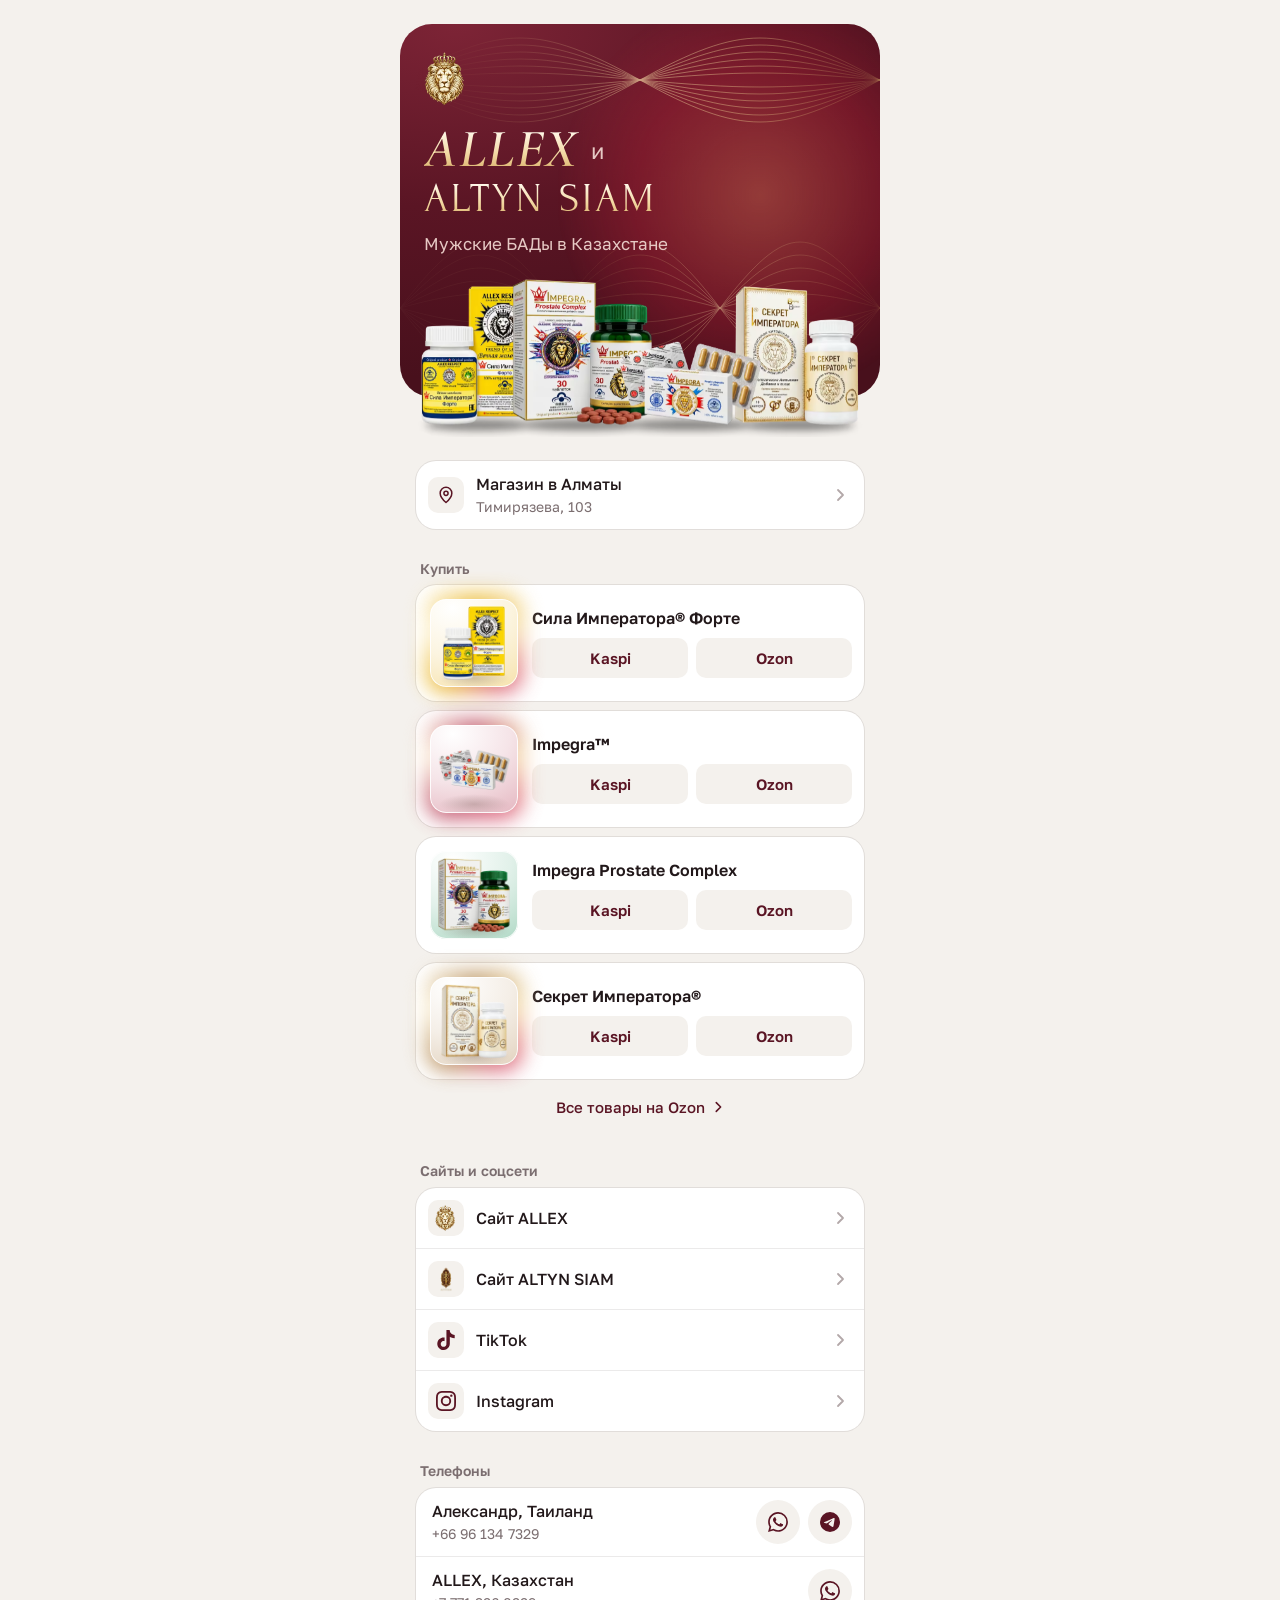
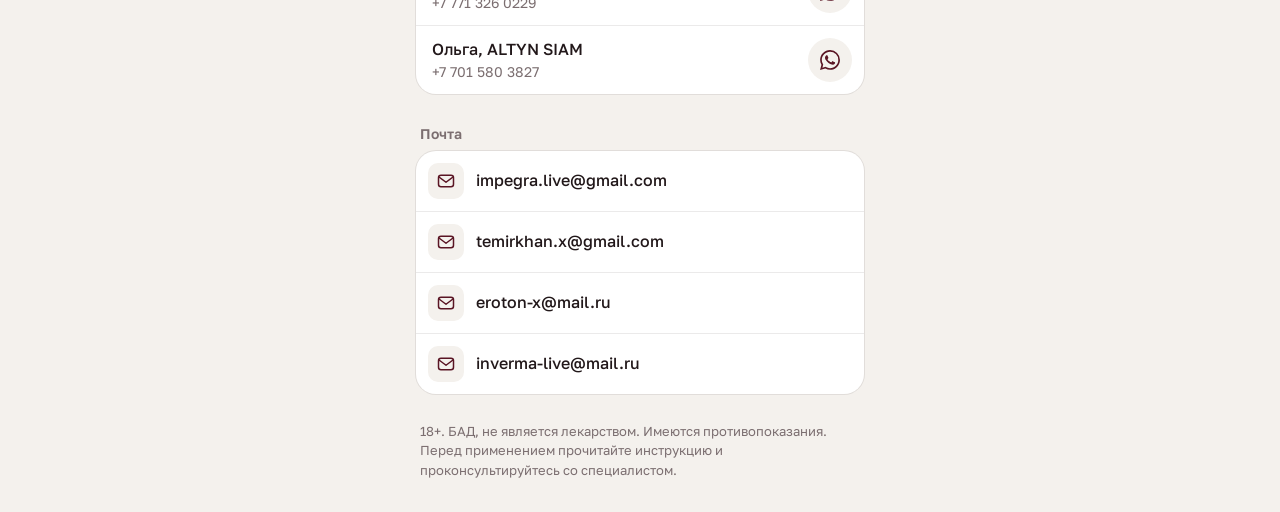
==== go/index.html @ e5452e20 "Link hub v12: niche tints follow the house palette, Impegra in wine rose, Secret in bronze" ====
<!doctype html>
<html lang="ru">
<head>
<meta charset="utf-8">
<meta name="viewport" content="width=device-width,initial-scale=1,viewport-fit=cover">
<title>ALLEX и ALTYN SIAM</title>
<meta name="description" content="Где купить, сайты, телефоны и почта ALLEX и ALTYN SIAM.">
<meta name="robots" content="noindex">
<meta name="theme-color" content="#5a1524">
<meta property="og:title" content="ALLEX и ALTYN SIAM">
<meta property="og:description" content="Где купить и как связаться.">
<meta property="og:site_name" content="ALLEX Respect Asia">
<meta property="og:type" content="website">
<meta property="og:url" content="https://sandersaxbuilds.github.io/altyn-siam/go/">
<meta property="og:image" content="https://sandersaxbuilds.github.io/altyn-siam/go/img/share-v8.jpg">
<meta property="og:image:width" content="1200">
<meta property="og:image:height" content="630">
<meta name="twitter:card" content="summary_large_image">
<link rel="icon" type="image/png" href="img/favicon.png">
<link rel="apple-touch-icon" href="img/apple-touch-icon.png">
<style>
@font-face{font-family:"Golos Text";font-weight:400 700;font-style:normal;unicode-range:U+400-4FF;font-display:swap;src:url([data-uri]) format("woff2")}
@font-face{font-family:"Golos Text";font-weight:400 700;font-style:normal;unicode-range:U+0-3FF,U+2000-22FF;font-display:swap;src:url([data-uri]) format("woff2")}
@font-face{font-family:"Cormorant Garamond";font-weight:600;font-style:italic;font-display:swap;src:url([data-uri]) format("woff2")}
@font-face{font-family:"Forum";font-weight:400;font-style:normal;font-display:swap;src:url([data-uri]) format("woff2")}
:root{--wine:#5a1524;--wine-hi:#7d2436;--wine-lo:#48101c;--ivory:#f8efe2;--paper:#f4f1ed;--card:#fff;--ink:#22181a;--muted:#7b6e70;--line:rgba(34,24,26,.09)}
*{box-sizing:border-box;margin:0;padding:0}
html{-webkit-text-size-adjust:100%;background:var(--paper)}
body{min-height:100vh;color:var(--ink);font:400 16px/1.4 "Golos Text",-apple-system,BlinkMacSystemFont,"Segoe UI",Roboto,Arial,sans-serif;-webkit-font-smoothing:antialiased}
a{color:inherit;text-decoration:none;-webkit-tap-highlight-color:transparent}
svg{display:block}
img{display:block;max-width:100%}
ul{list-style:none}
.page{width:min(100%,480px);margin:0 auto;padding-bottom:max(32px,env(safe-area-inset-bottom))}

/* the one rich moment: wine ground, the four packs standing across its lower edge */
.hero{color:var(--ivory);padding:max(28px,env(safe-area-inset-top)) 24px 0;border-radius:0 0 32px 32px;background:radial-gradient(130% 95% at 12% 0%,var(--wine-hi) 0%,var(--wine) 52%,var(--wine-lo) 100%)}
.mark{width:52px;height:auto;margin-left:-4px}
h1{margin-top:16px;font-size:36px;line-height:1.06;font-weight:600;letter-spacing:-.015em}
/* the two house names, each in the display face of its own site, in pale foil gold as on the packs */
h1 .bn{display:inline-block;color:#f3dcae;background:linear-gradient(180deg,#fff7e8 18%,#f3d9a4 58%,#d6ab63 96%);-webkit-background-clip:text;background-clip:text;-webkit-text-fill-color:transparent}
h1 .ax{font:italic 600 54px/1 "Cormorant Garamond","Golos Text",serif;letter-spacing:.03em;padding-right:.12em}
h1 .as{font:400 41px/1.1 "Forum","Golos Text",serif;letter-spacing:.07em}
h1 i{font:400 22px/1 "Golos Text",sans-serif;letter-spacing:0;color:#e6c9c4;margin-left:.3em;vertical-align:.32em}
.hero p{margin-top:12px;font-size:17px;line-height:1.3;color:#e6c9c4}
.hero{display:flow-root;position:relative;isolation:isolate}
.hero picture{display:block}
/* header ground: a slow warm light and two engraved gold ribbons, like the guilloche on the foil packs */
.bg{position:absolute;inset:0;z-index:-1;border-radius:inherit;overflow:hidden;pointer-events:none}
.bg::before{content:"";position:absolute;right:-34%;top:-30%;width:118%;aspect-ratio:1;border-radius:50%;background:radial-gradient(closest-side,rgba(244,118,92,.40),rgba(206,40,62,.28) 44%,rgba(206,40,62,0) 72%);animation:glow 17s ease-in-out infinite alternate;will-change:transform}
.rbs{position:absolute;inset:0;-webkit-mask-image:linear-gradient(100deg,transparent 4%,#000 66%);mask-image:linear-gradient(100deg,transparent 4%,#000 66%)}
.rb{position:absolute;left:0;overflow:visible;will-change:transform}
.rb.a{top:-12px;animation:slide-a 44s linear infinite,breathe 9s ease-in-out infinite alternate}
.rb.b{top:204px;opacity:.55;animation:slide-b 66s linear infinite,breathe 13s ease-in-out infinite alternate-reverse}
@keyframes slide-a{to{translate:-480px 0}}
@keyframes slide-b{from{translate:-320px 0}to{translate:0 0}}
@keyframes breathe{from{scale:1 .66}to{scale:1 1.14}}
@keyframes glow{from{transform:none}to{transform:translate(-24%,16%) scale(1.16)}}
.family{width:calc(100% + 24px);max-width:none;height:auto;margin:24px -12px -40px;position:relative}

main{padding:64px 16px 0}
h2{margin:32px 4px 8px;font-size:14px;line-height:1.2;font-weight:600;color:var(--muted)}
.group{border-radius:20px;background:var(--card);box-shadow:0 0 0 1px var(--line);overflow:hidden}
.group>li+li{border-top:1px solid var(--line)}
.row{display:flex;align-items:center;gap:12px;min-height:60px;padding:12px 16px 12px 12px;width:100%}
.row .t{flex:1;min-width:0;overflow-wrap:anywhere;font-weight:500}
.row small{display:block;margin-top:2px;font-size:14px;font-weight:400;color:var(--muted);font-variant-numeric:tabular-nums}
.ico{flex:none;display:grid;place-items:center;width:36px;height:36px;border-radius:10px;background:var(--paper)}
.ico svg{width:20px;height:20px;fill:var(--wine)}
.ico svg.line,.go{fill:none;stroke-width:1.8;stroke-linecap:round;stroke-linejoin:round}
.ico svg.line{stroke:var(--wine)}
.ico img{width:26px;height:26px;object-fit:contain}
.go{flex:none;width:16px;height:16px;stroke:#b3a8a9}
.row:active{background:var(--paper)}
@media(hover:hover){.row:hover{background:#faf8f6}}

/* the shelf: each pack stands in a lit niche, its own colour, foil gold and wine flowing behind the square.
   A light runs round the card once when it comes into view and again while a button is pressed. */
@property --a{syntax:"<angle>";inherits:false;initial-value:0deg}
.prods{display:grid;gap:10px}
.prod{position:relative;display:flex;align-items:center;gap:14px;padding:14px 12px 14px 14px;border-radius:20px;background:var(--card);box-shadow:0 0 0 1px var(--line)}
.prod::before{content:"";position:absolute;inset:0;border-radius:inherit;padding:1.5px;pointer-events:none;opacity:0;background:conic-gradient(from var(--a,0deg),transparent 0 58%,color-mix(in srgb,var(--c) 85%,transparent) 78%,#f6dfa8 90%,transparent 100%);-webkit-mask:linear-gradient(#000 0 0) content-box,linear-gradient(#000 0 0);-webkit-mask-composite:xor;mask-composite:exclude}
.prod.on::before{animation:run 2.4s cubic-bezier(.45,0,.25,1) calc(var(--i)*.14s) both}
.prod:has(a:active)::before{opacity:1;animation:run 1.1s linear infinite}
@keyframes run{0%{--a:-60deg;opacity:0}14%,78%{opacity:1}100%{--a:330deg;opacity:0}}
.pic{flex:none;position:relative;isolation:isolate;display:grid;place-items:center;width:88px;height:88px;border-radius:16px}
.pic::before{content:"";position:absolute;inset:-6px;z-index:-2;border-radius:21px;background:conic-gradient(from var(--a,0deg),var(--c),#f6dfa8,#d8506c,var(--c),#fff6dc,var(--c));filter:blur(10px);opacity:.86;transition:opacity .5s,inset .25s;animation:flow 10s linear infinite;animation-delay:calc(var(--i)*-2.3s)}
.js .prod:not(.on) .pic::before{opacity:0}
.prod:has(a:active) .pic::before{opacity:1;inset:-9px}
@keyframes flow{to{--a:360deg}}
.pic::after{content:"";position:absolute;inset:0;z-index:-1;border-radius:inherit;background:radial-gradient(56% 16% at 50% 90%,rgba(52,26,14,.2),transparent 72%),radial-gradient(125% 105% at 26% 10%,#fff 0%,color-mix(in srgb,var(--c) 14%,#fff) 52%,color-mix(in srgb,var(--c) 36%,#fff) 100%);box-shadow:inset 0 0 0 1px rgba(255,255,255,.9)}
.pic img{max-width:72px;max-height:74px;width:auto;height:auto;animation:bob 4.6s ease-in-out infinite alternate;animation-delay:calc(var(--i)*-1.1s)}
@keyframes bob{from{transform:translateY(1px)}to{transform:translateY(-3px)}}
.info{flex:1;min-width:0}
.prod b{display:block;font-size:16px;line-height:1.25;font-weight:600}
.buy{display:flex;gap:8px;margin-top:10px}
.buy a{flex:1;display:grid;place-items:center;height:40px;border-radius:10px;background:var(--paper);color:var(--wine);font-size:15px;font-weight:600;transition:background-color .15s,color .15s,transform .1s,box-shadow .2s}
.buy a:active{background:var(--wine);color:var(--ivory);transform:scale(.97);box-shadow:0 0 0 1px color-mix(in srgb,var(--c) 70%,#f6dfa8),0 4px 18px color-mix(in srgb,var(--c) 55%,transparent)}
@media(hover:hover){.buy a:hover{background:var(--wine);color:var(--ivory)}.prod:hover::before{opacity:1;animation:run 1.6s linear infinite}.prod:hover .pic::before{opacity:1}}
.all{display:flex;align-items:center;justify-content:center;gap:6px;min-height:48px;margin-top:4px;font-size:15px;font-weight:500;color:var(--wine)}
.all .go{width:14px;height:14px;stroke:var(--wine)}

.person{display:flex;align-items:center;padding-right:12px;gap:8px}
.person>.row{flex:1;min-width:0;padding-left:16px}
.btn{flex:none;display:grid;place-items:center;width:44px;height:44px;border-radius:50%;background:var(--paper);transition:background-color .15s,transform .1s}
.btn svg{width:20px;height:20px;fill:var(--wine);transition:fill .15s}
.btn:active{background:var(--wine);transform:scale(.94)}
.btn:active svg{fill:var(--ivory)}
@media(hover:hover){.btn:hover{background:var(--wine)}.btn:hover svg{fill:var(--ivory)}}

footer{padding:28px 20px 0;font-size:13px;line-height:1.5;color:var(--muted)}
a:focus-visible{outline:2px solid var(--wine);outline-offset:2px;border-radius:10px}
.row:focus-visible{outline-offset:-2px}

@keyframes stand{from{opacity:0;transform:translateY(14px)}to{opacity:1;transform:none}}
.family{animation:stand .7s cubic-bezier(.2,.7,.2,1) .05s both}
@media(prefers-reduced-motion:reduce){.family,.bg::before,.rb.a,.rb.b,.pic img,.pic::before,.prod::before,.prod.on::before{animation:none}.buy a,.btn,.btn svg{transition:none}}
@media(min-width:520px){.page{padding-top:24px}.hero{border-radius:32px}}
</style>
</head>
<body>
<svg width="0" height="0" style="position:absolute" aria-hidden="true">
<symbol id="i-tiktok" viewBox="0 0 24 24"><path d="M12.525.02c1.31-.02 2.61-.01 3.91-.02.08 1.53.63 3.09 1.75 4.17 1.12 1.11 2.7 1.62 4.24 1.79v4.03c-1.44-.05-2.89-.35-4.2-.97-.57-.26-1.1-.59-1.62-.93-.01 2.92.01 5.84-.02 8.75-.08 1.4-.54 2.79-1.35 3.94-1.31 1.92-3.58 3.17-5.91 3.21-1.43.08-2.86-.31-4.08-1.03-2.02-1.19-3.44-3.37-3.65-5.71-.02-.5-.03-1-.01-1.49.18-1.9 1.12-3.72 2.58-4.96 1.66-1.44 3.98-2.13 6.15-1.72.02 1.48-.04 2.96-.04 4.44-.99-.32-2.15-.23-3.02.37-.63.41-1.11 1.04-1.36 1.75-.21.51-.15 1.07-.14 1.61.24 1.64 1.82 3.02 3.5 2.87 1.12-.01 2.19-.66 2.77-1.61.19-.33.4-.67.41-1.06.1-1.79.06-3.57.07-5.36.01-4.03-.01-8.05.02-12.07z"/></symbol>
<symbol id="i-instagram" viewBox="0 0 24 24"><path d="M7.0301.084c-1.2768.0602-2.1487.264-2.911.5634-.7888.3075-1.4575.72-2.1228 1.3877-.6652.6677-1.075 1.3368-1.3802 2.127-.2954.7638-.4956 1.6365-.552 2.914-.0564 1.2775-.0689 1.6882-.0626 4.947.0062 3.2586.0206 3.6671.0825 4.9473.061 1.2765.264 2.1482.5635 2.9107.308.7889.72 1.4573 1.388 2.1228.6679.6655 1.3365 1.0743 2.1285 1.38.7632.295 1.6361.4961 2.9134.552 1.2773.056 1.6884.069 4.9462.0627 3.2578-.0062 3.668-.0207 4.9478-.0814 1.28-.0607 2.147-.2652 2.9098-.5633.7889-.3086 1.4578-.72 2.1228-1.3881.665-.6682 1.0745-1.3378 1.3795-2.1284.2957-.7632.4966-1.636.552-2.9124.056-1.2809.0692-1.6898.063-4.948-.0063-3.2583-.021-3.6668-.0817-4.9465-.0607-1.2797-.264-2.1487-.5633-2.9117-.3084-.7889-.72-1.4568-1.3876-2.1228C21.2982 1.33 20.628.9208 19.8378.6165 19.074.321 18.2017.1197 16.9244.0645 15.6471.0093 15.236-.005 11.977.0014 8.718.0076 8.31.0215 7.0301.0839m.1402 21.6932c-1.17-.0509-1.8053-.2453-2.2287-.408-.5606-.216-.96-.4771-1.3819-.895-.422-.4178-.6811-.8186-.9-1.378-.1644-.4234-.3624-1.058-.4171-2.228-.0595-1.2645-.072-1.6442-.079-4.848-.007-3.2037.0053-3.583.0607-4.848.05-1.169.2456-1.805.408-2.2282.216-.5613.4762-.96.895-1.3816.4188-.4217.8184-.6814 1.3783-.9003.423-.1651 1.0575-.3614 2.227-.4171 1.2655-.06 1.6447-.072 4.848-.079 3.2033-.007 3.5835.005 4.8495.0608 1.169.0508 1.8053.2445 2.228.408.5608.216.96.4754 1.3816.895.4217.4194.6816.8176.9005 1.3787.1653.4217.3617 1.056.4169 2.2263.0602 1.2655.0739 1.645.0796 4.848.0058 3.203-.0055 3.5834-.061 4.848-.051 1.17-.245 1.8055-.408 2.2294-.216.5604-.4763.96-.8954 1.3814-.419.4215-.8181.6811-1.3783.9-.4224.1649-1.0577.3617-2.2262.4174-1.2656.0595-1.6448.072-4.8493.079-3.2045.007-3.5825-.006-4.848-.0608M16.953 5.5864A1.44 1.44 0 1 0 18.39 4.144a1.44 1.44 0 0 0-1.437 1.4424M5.8385 12.012c.0067 3.4032 2.7706 6.1557 6.173 6.1493 3.4026-.0065 6.157-2.7701 6.1506-6.1733-.0065-3.4032-2.771-6.1565-6.174-6.1498-3.403.0067-6.156 2.771-6.1496 6.1738M8 12.0077a4 4 0 1 1 4.008 3.9921A3.9996 3.9996 0 0 1 8 12.0077"/></symbol>
<symbol id="i-whatsapp" viewBox="0 0 24 24"><path d="M17.472 14.382c-.297-.149-1.758-.867-2.03-.967-.273-.099-.471-.148-.67.15-.197.297-.767.966-.94 1.164-.173.199-.347.223-.644.075-.297-.15-1.255-.463-2.39-1.475-.883-.788-1.48-1.761-1.653-2.059-.173-.297-.018-.458.13-.606.134-.133.298-.347.446-.52.149-.174.198-.298.298-.497.099-.198.05-.371-.025-.52-.075-.149-.669-1.612-.916-2.207-.242-.579-.487-.5-.669-.51-.173-.008-.371-.01-.57-.01-.198 0-.52.074-.792.372-.272.297-1.04 1.016-1.04 2.479 0 1.462 1.065 2.875 1.213 3.074.149.198 2.096 3.2 5.077 4.487.709.306 1.262.489 1.694.625.712.227 1.36.195 1.871.118.571-.085 1.758-.719 2.006-1.413.248-.694.248-1.289.173-1.413-.074-.124-.272-.198-.57-.347m-5.421 7.403h-.004a9.87 9.87 0 01-5.031-1.378l-.361-.214-3.741.982.998-3.648-.235-.374a9.86 9.86 0 01-1.51-5.26c.001-5.45 4.436-9.884 9.888-9.884 2.64 0 5.122 1.03 6.988 2.898a9.825 9.825 0 012.893 6.994c-.003 5.45-4.437 9.884-9.885 9.884m8.413-18.297A11.815 11.815 0 0012.05 0C5.495 0 .16 5.335.157 11.892c0 2.096.547 4.142 1.588 5.945L.057 24l6.305-1.654a11.882 11.882 0 005.683 1.448h.005c6.554 0 11.89-5.335 11.893-11.893a11.821 11.821 0 00-3.48-8.413Z"/></symbol>
<symbol id="i-telegram" viewBox="0 0 24 24"><path d="M11.944 0A12 12 0 0 0 0 12a12 12 0 0 0 12 12 12 12 0 0 0 12-12A12 12 0 0 0 12 0a12 12 0 0 0-.056 0zm4.962 7.224c.1-.002.321.023.465.14a.506.506 0 0 1 .171.325c.016.093.036.306.02.472-.18 1.898-.962 6.502-1.36 8.627-.168.9-.499 1.201-.82 1.23-.696.065-1.225-.46-1.9-.902-1.056-.693-1.653-1.124-2.678-1.8-1.185-.78-.417-1.21.258-1.91.177-.184 3.247-2.977 3.307-3.23.007-.032.014-.15-.056-.212s-.174-.041-.249-.024c-.106.024-1.793 1.14-5.061 3.345-.48.33-.913.49-1.302.48-.428-.008-1.252-.241-1.865-.44-.752-.245-1.349-.374-1.297-.789.027-.216.325-.437.893-.663 3.498-1.524 5.83-2.529 6.998-3.014 3.332-1.386 4.025-1.627 4.476-1.635z"/></symbol>
<symbol id="i-go" viewBox="0 0 16 16"><path d="M6 3l5 5-5 5"/></symbol>
<symbol id="i-pin" viewBox="0 0 24 24"><path d="M12 21s-7-6.2-7-11.2A7 7 0 0 1 19 9.8C19 14.8 12 21 12 21z"/><circle cx="12" cy="10" r="2.5"/></symbol>
<symbol id="i-mail" viewBox="0 0 24 24"><rect x="3" y="5" width="18" height="14" rx="3"/><path d="M4 7.5l8 6 8-6"/></symbol>
</svg>
<div class="page">
<header class="hero">
 <div class="bg" aria-hidden="true"><div class="rbs">
  <svg class="rb a" width="960" height="136" viewBox="0 -68 960 136"><defs><linearGradient id="ga" gradientUnits="userSpaceOnUse" x1="0" x2="480" y1="0" y2="0" spreadMethod="repeat"><stop offset="0" stop-color="#d9b36a" stop-opacity=".12"/><stop offset=".5" stop-color="#f6dfa8" stop-opacity=".62"/><stop offset="1" stop-color="#d9b36a" stop-opacity=".12"/></linearGradient><path id="wa" vector-effect="non-scaling-stroke" d="M0 0c101.9-1.333 138.1-1.333 240 0s138.1 1.333 240 0 138.1-1.333 240 0 138.1 1.333 240 0"/></defs><g fill="none" stroke="url(#ga)" stroke-width="1"><use href="#wa" transform="scale(1 -42)"/><use href="#wa" transform="scale(1 -35)"/><use href="#wa" transform="scale(1 -28)"/><use href="#wa" transform="scale(1 -21)"/><use href="#wa" transform="scale(1 -14)"/><use href="#wa" transform="scale(1 -7)"/><use href="#wa" transform="scale(1 7)"/><use href="#wa" transform="scale(1 14)"/><use href="#wa" transform="scale(1 21)"/><use href="#wa" transform="scale(1 28)"/><use href="#wa" transform="scale(1 35)"/><use href="#wa" transform="scale(1 42)"/></g></svg>
  <svg class="rb b" width="800" height="160" viewBox="0 -80 800 160"><defs><linearGradient id="gb" gradientUnits="userSpaceOnUse" x1="0" x2="320" y1="0" y2="0" spreadMethod="repeat"><stop offset="0" stop-color="#f6dfa8" stop-opacity=".5"/><stop offset=".5" stop-color="#d9b36a" stop-opacity=".1"/><stop offset="1" stop-color="#f6dfa8" stop-opacity=".5"/></linearGradient><path id="wb" vector-effect="non-scaling-stroke" d="M0 0c67.9-1.333 92.1-1.333 160 0s92.1 1.333 160 0 92.1-1.333 160 0 92.1 1.333 160 0 92.1-1.333 160 0"/></defs><g fill="none" stroke="url(#gb)" stroke-width="1"><use href="#wb" transform="scale(1 -66)"/><use href="#wb" transform="scale(1 -53)"/><use href="#wb" transform="scale(1 -40)"/><use href="#wb" transform="scale(1 -27)"/><use href="#wb" transform="scale(1 -14)"/><use href="#wb" transform="scale(1 14)"/><use href="#wb" transform="scale(1 27)"/><use href="#wb" transform="scale(1 40)"/><use href="#wb" transform="scale(1 53)"/><use href="#wb" transform="scale(1 66)"/></g></svg>
 </div></div>
 <picture><source srcset="img/lion.avif" type="image/avif"><img class="mark" src="img/lion.webp" alt="" width="52" height="64"></picture>
 <h1><span class="bn ax">ALLEX</span><i>и</i><br><span class="bn as">ALTYN SIAM</span></h1>
 <p>Мужские БАДы в Казахстане</p>
 <picture><source srcset="img/family.avif" type="image/avif"><img class="family" src="img/family.webp" alt="Сила Императора Форте, Impegra Prostate Complex, Impegra и Секрет Императора" width="1440" height="497"></picture>
</header>
<main>
<ul class="group">
 <li><a class="row" href="https://www.google.com/maps/search/?api=1&amp;query=%D0%A2%D0%B8%D0%BC%D0%B8%D1%80%D1%8F%D0%B7%D0%B5%D0%B2%D0%B0+103+%D0%90%D0%BB%D0%BC%D0%B0%D1%82%D1%8B"><span class="ico"><svg class="line" aria-hidden="true"><use href="#i-pin"/></svg></span><span class="t">Магазин в Алматы<small>Тимирязева, 103</small></span><svg class="go" aria-hidden="true"><use href="#i-go"/></svg></a></li>
</ul>

<section>
<h2>Купить</h2>
<ul class="prods">
 <li class="prod" style="--c:#e8b322;--i:0"><div class="pic"><picture><source srcset="img/p-forte.avif" type="image/avif"><img src="img/p-forte.webp" alt="" loading="lazy"></picture></div><div class="info"><b>Сила Императора® Форте</b><div class="buy"><a href="https://kaspi.kz/shop/p/zhengzhou-linnuo-pharmaceutical-group-co-ltd-sila-imperatora-forte-kapsuly-10-sht-118385979/?c=750000000&amp;m=30371056&amp;ms=true" aria-label="Сила Императора® Форте на Kaspi">Kaspi</a><a href="https://ozon.kz/product/sila-imperatora-forte-bad-dlya-muzhchin-10-kapsul-po-500-mg-4144502787/" aria-label="Сила Императора® Форте на Ozon">Ozon</a></div></div></li>
 <li class="prod" style="--c:#b8405a;--i:1"><div class="pic"><picture><source srcset="img/p-impegra.avif" type="image/avif"><img src="img/p-impegra.webp" alt="" loading="lazy"></picture></div><div class="info"><b>Impegra™</b><div class="buy"><a href="https://kaspi.kz/shop/p/zhengzhou-linnuo-pharmaceutical-group-co-ltd-impegra-impegra-dlja-potentsii-i-muzhskogo-zdorov-ja-kapsuly-10-sht-135510775/?c=750000000&amp;m=30371056&amp;ms=true" aria-label="Impegra™ на Kaspi">Kaspi</a><a href="https://ozon.kz/product/impegra-impegra-bad-dlya-muzhchin-10-kapsul-po-500-mg-4160721130/" aria-label="Impegra™ на Ozon">Ozon</a></div></div></li>
 <li class="prod" style="--c:#2f9a68;--i:2"><div class="pic"><picture><source srcset="img/p-prostate.avif" type="image/avif"><img src="img/p-prostate.webp" alt="" loading="lazy"></picture></div><div class="info"><b>Impegra Prostate Complex</b><div class="buy"><a href="https://kaspi.kz/shop/p/zhengzhou-linnuo-pharmaceutical-group-co-ltd-impegra-prostate-complex-kapsuly-30-sht-135510736/?c=750000000&amp;m=30371056&amp;ms=true" aria-label="Impegra Prostate Complex на Kaspi">Kaspi</a><a href="https://ozon.kz/product/impegra-prostata-kompleks-impegra-prostate-complex-bad-30-tabletok-po-600-mg-4160721282/" aria-label="Impegra Prostate Complex на Ozon">Ozon</a></div></div></li>
 <li class="prod" style="--c:#b48a55;--i:3"><div class="pic"><picture><source srcset="img/p-secret.avif" type="image/avif"><img src="img/p-secret.webp" alt="" loading="lazy"></picture></div><div class="info"><b>Секрет Императора®</b><div class="buy"><a href="https://kaspi.kz/shop/p/beijing-beiwei-pharmaceutical-co-ltd-sekret-imperatora-kapsuly-10-sht-135716556/?c=750000000&amp;m=30371056&amp;ms=true" aria-label="Секрет Императора® на Kaspi">Kaspi</a><a href="https://ozon.kz/product/sekret-imperatora-bad-dlya-muzhchin-10-kapsul-po-350-mg-4313620069/" aria-label="Секрет Императора® на Ozon">Ozon</a></div></div></li>
</ul>
<a class="all" href="https://ozon.kz/seller/altyn-siam/">Все товары на Ozon<svg class="go" aria-hidden="true"><use href="#i-go"/></svg></a>
</section>

<h2>Сайты и соцсети</h2>
<ul class="group">
 <li><a class="row" href="https://temirkhanclub.com/"><span class="ico"><picture><source srcset="img/lion.avif" type="image/avif"><img src="img/lion.webp" alt="" width="26" height="26"></picture></span><span class="t">Сайт ALLEX</span><svg class="go" aria-hidden="true"><use href="#i-go"/></svg></a></li>
 <li><a class="row" href="https://sandersaxbuilds.github.io/altyn-siam/"><span class="ico"><picture><source srcset="img/crest.avif" type="image/avif"><img src="img/crest.webp" alt="" width="26" height="26"></picture></span><span class="t">Сайт ALTYN SIAM</span><svg class="go" aria-hidden="true"><use href="#i-go"/></svg></a></li>
 <li><a class="row" href="https://www.tiktok.com/@allexrespectasia"><span class="ico"><svg aria-hidden="true"><use href="#i-tiktok"/></svg></span><span class="t">TikTok</span><svg class="go" aria-hidden="true"><use href="#i-go"/></svg></a></li>
 <li><a class="row" href="https://www.instagram.com/altyn_siam/"><span class="ico"><svg aria-hidden="true"><use href="#i-instagram"/></svg></span><span class="t">Instagram</span><svg class="go" aria-hidden="true"><use href="#i-go"/></svg></a></li>
</ul>

<h2>Телефоны</h2>
<ul class="group">
 <li class="person"><a class="row" href="tel:+66961347329" aria-label="Позвонить Александру, Таиланд"><span class="t">Александр, Таиланд<small>+66 96 134 7329</small></span></a>
  <a class="btn" href="https://wa.me/66961347329" aria-label="WhatsApp, Александр"><svg aria-hidden="true" viewBox="0 0 24 24"><use href="#i-whatsapp"/></svg></a>
  <a class="btn" href="https://t.me/sandersax" aria-label="Telegram, Александр"><svg aria-hidden="true" viewBox="0 0 24 24"><use href="#i-telegram"/></svg></a></li>
 <li class="person"><a class="row" href="tel:+77713260229" aria-label="Позвонить ALLEX, Казахстан"><span class="t">ALLEX, Казахстан<small>+7 771 326 0229</small></span></a>
  <a class="btn" href="https://wa.me/77713260229" aria-label="WhatsApp, ALLEX"><svg aria-hidden="true" viewBox="0 0 24 24"><use href="#i-whatsapp"/></svg></a></li>
 <li class="person"><a class="row" href="tel:+77015803827" aria-label="Позвонить Ольге, ALTYN SIAM"><span class="t">Ольга, ALTYN SIAM<small>+7 701 580 3827</small></span></a>
  <a class="btn" href="https://wa.me/77015803827" aria-label="WhatsApp, Ольга"><svg aria-hidden="true" viewBox="0 0 24 24"><use href="#i-whatsapp"/></svg></a></li>
</ul>

<h2>Почта</h2>
<ul class="group">
 <li><a class="row" href="mailto:impegra.live@gmail.com"><span class="ico"><svg class="line" aria-hidden="true"><use href="#i-mail"/></svg></span><span class="t">impegra.live@gmail.com</span></a></li>
 <li><a class="row" href="mailto:temirkhan.x@gmail.com"><span class="ico"><svg class="line" aria-hidden="true"><use href="#i-mail"/></svg></span><span class="t">temirkhan.x@gmail.com</span></a></li>
 <li><a class="row" href="mailto:eroton-x@mail.ru"><span class="ico"><svg class="line" aria-hidden="true"><use href="#i-mail"/></svg></span><span class="t">eroton-x@mail.ru</span></a></li>
 <li><a class="row" href="mailto:inverma-live@mail.ru"><span class="ico"><svg class="line" aria-hidden="true"><use href="#i-mail"/></svg></span><span class="t">inverma-live@mail.ru</span></a></li>
</ul>
</main>
<footer>18+. БАД, не является лекарством. Имеются противопоказания. Перед применением прочитайте инструкцию и проконсультируйтесь со специалистом.</footer>
</div>
<script>(function(){if(!("IntersectionObserver"in window))return;document.documentElement.classList.add("js");var o=new IntersectionObserver(function(a){a.forEach(function(e){if(e.isIntersecting){e.target.classList.add("on");o.unobserve(e.target)}})},{threshold:.6});document.querySelectorAll(".prod").forEach(function(p){o.observe(p)})})()</script>
</body>
</html>
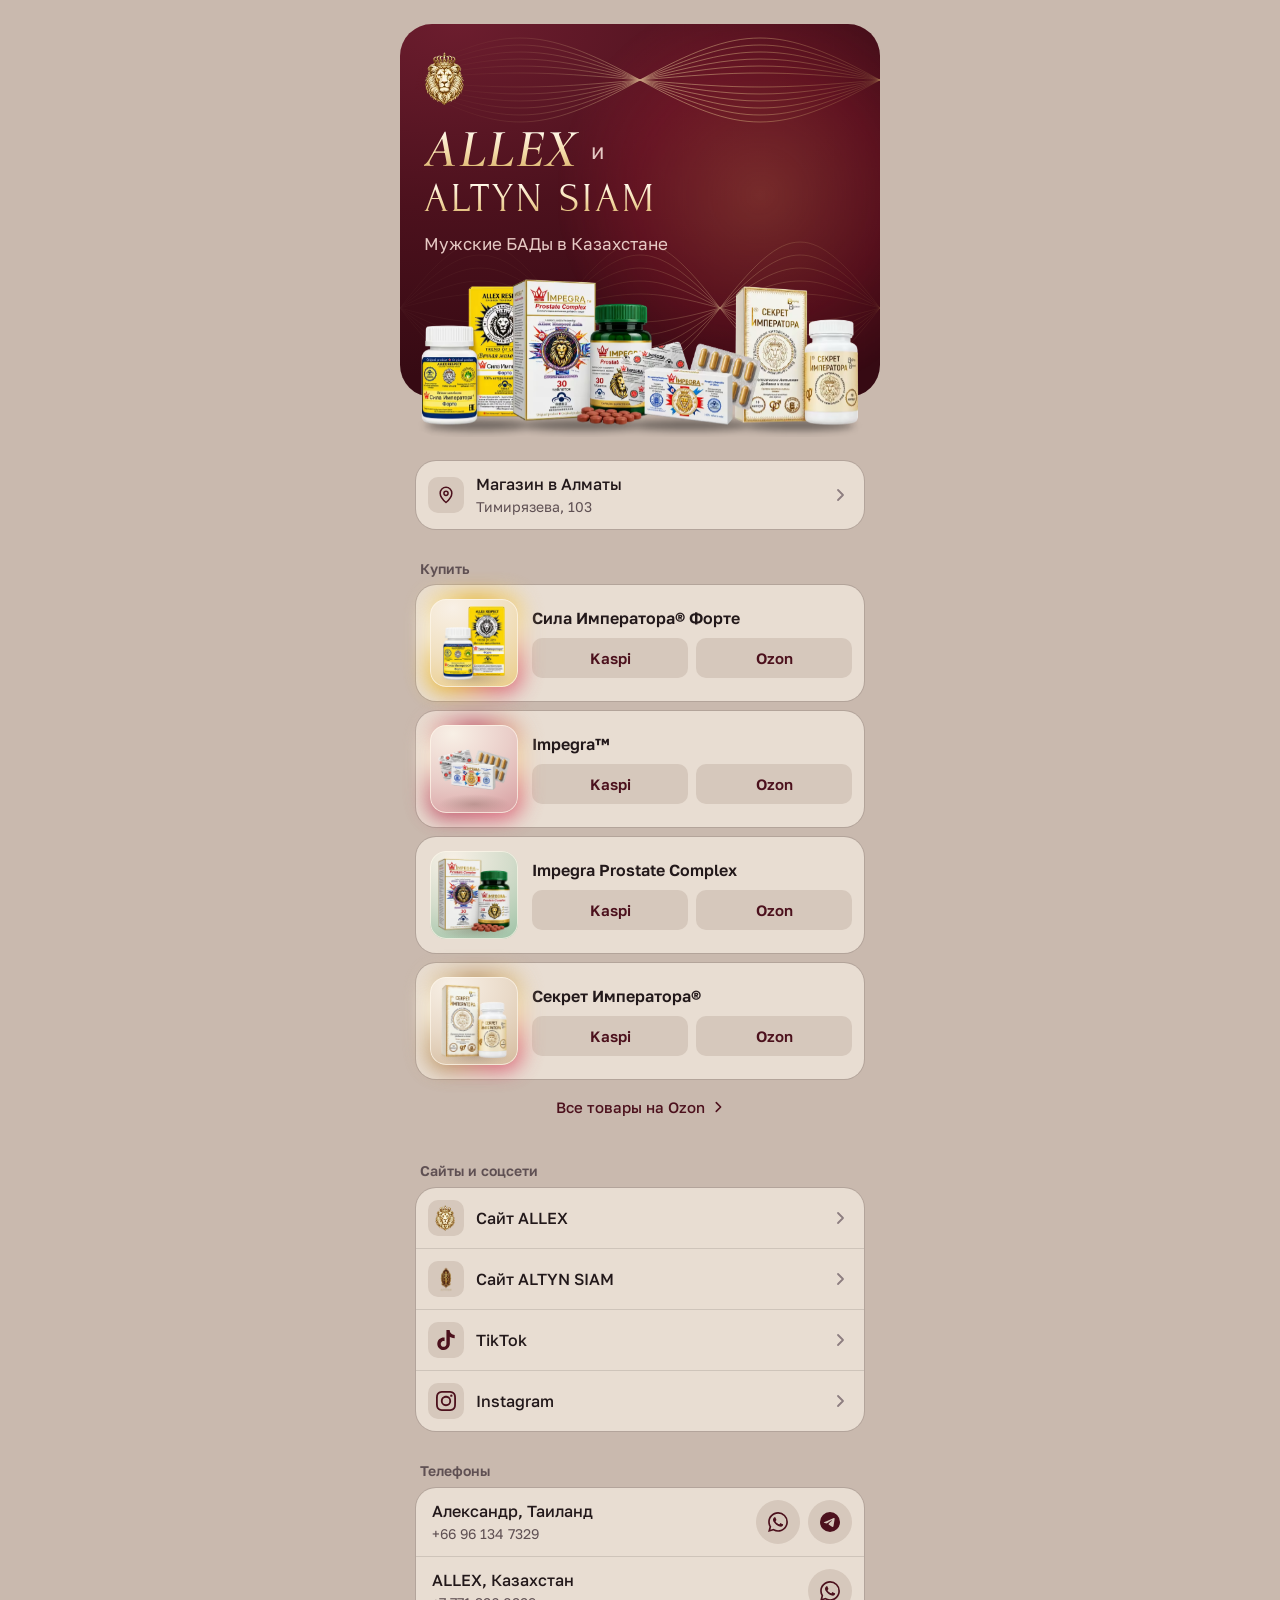
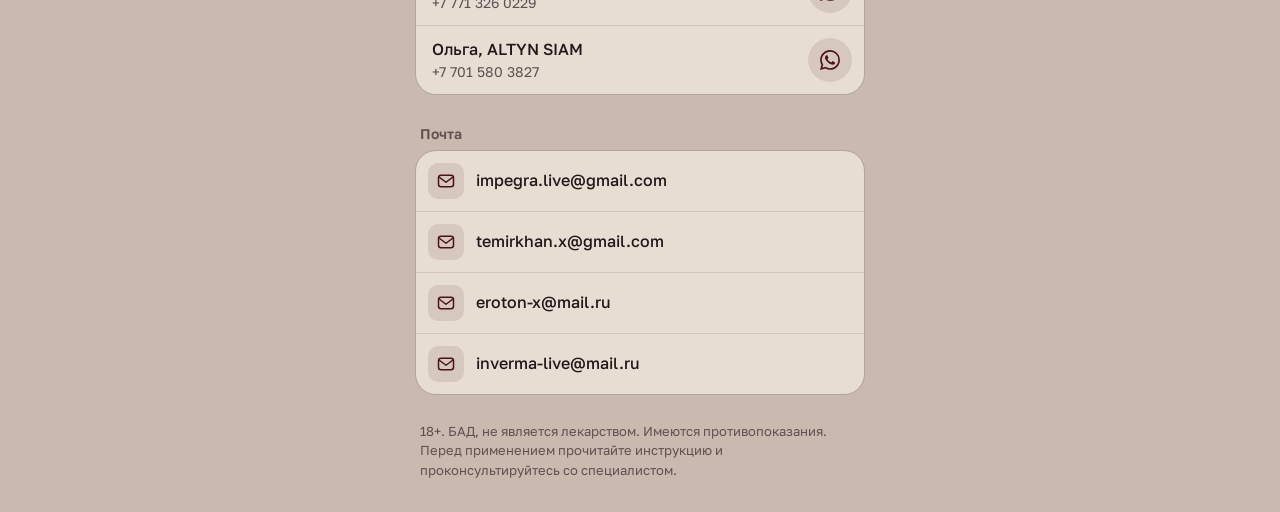
==== commit ab9a1235: "Link hub v13: evening palette, dimmed warm paper, cream cards, deeper wine" ====
--- a/go/index.html
+++ b/go/index.html
@@ -6,7 +6,7 @@
 <title>ALLEX и ALTYN SIAM</title>
 <meta name="description" content="Где купить, сайты, телефоны и почта ALLEX и ALTYN SIAM.">
 <meta name="robots" content="noindex">
-<meta name="theme-color" content="#5a1524">
+<meta name="theme-color" content="#4c111d">
 <meta property="og:title" content="ALLEX и ALTYN SIAM">
 <meta property="og:description" content="Где купить и как связаться.">
 <meta property="og:site_name" content="ALLEX Respect Asia">
@@ -19,11 +19,12 @@
 <link rel="icon" type="image/png" href="img/favicon.png">
 <link rel="apple-touch-icon" href="img/apple-touch-icon.png">
 <style>
-@font-face{font-family:"Golos Text";font-weight:400 700;font-style:normal;unicode-range:U+400-4FF;font-display:swap;src:url([data-uri]) format("woff2")}
-@font-face{font-family:"Golos Text";font-weight:400 700;font-style:normal;unicode-range:U+0-3FF,U+2000-22FF;font-display:swap;src:url([data-uri]) format("woff2")}
-@font-face{font-family:"Cormorant Garamond";font-weight:600;font-style:italic;font-display:swap;src:url([data-uri]) format("woff2")}
-@font-face{font-family:"Forum";font-weight:400;font-style:normal;font-display:swap;src:url([data-uri]) format("woff2")}
-:root{--wine:#5a1524;--wine-hi:#7d2436;--wine-lo:#48101c;--ivory:#f8efe2;--paper:#f4f1ed;--card:#fff;--ink:#22181a;--muted:#7b6e70;--line:rgba(34,24,26,.09)}
+@font-face{font-family:"Golos Text";font-weight:400 700;font-style:normal;unicode-range:U+400-4FF;font-display:swap;src:url([data-uri]) format("woff2")}
+@font-face{font-family:"Golos Text";font-weight:400 700;font-style:normal;unicode-range:U+0-3FF,U+2000-22FF;font-display:swap;src:url([data-uri]) format("woff2")}
+@font-face{font-family:"Cormorant Garamond";font-weight:600;font-style:italic;font-display:swap;src:url([data-uri]) format("woff2")}
+@font-face{font-family:"Forum";font-weight:400;font-style:normal;font-display:swap;src:url([data-uri]) format("woff2")}
+/* v13 evening: the same page after sunset, dimmed warm paper, cream cards, deeper wine */
+:root{--wine:#4c111d;--wine-hi:#6c1d2e;--wine-lo:#360a13;--ivory:#f4e8d8;--paper:#c9b9ae;--card:#e8ddd2;--tile:#d6c8bc;--ink:#22181a;--muted:#5f5053;--line:rgba(34,24,26,.13)}
 *{box-sizing:border-box;margin:0;padding:0}
 html{-webkit-text-size-adjust:100%;background:var(--paper)}
 body{min-height:100vh;color:var(--ink);font:400 16px/1.4 "Golos Text",-apple-system,BlinkMacSystemFont,"Segoe UI",Roboto,Arial,sans-serif;-webkit-font-smoothing:antialiased}
@@ -47,7 +48,7 @@
 .hero picture{display:block}
 /* header ground: a slow warm light and two engraved gold ribbons, like the guilloche on the foil packs */
 .bg{position:absolute;inset:0;z-index:-1;border-radius:inherit;overflow:hidden;pointer-events:none}
-.bg::before{content:"";position:absolute;right:-34%;top:-30%;width:118%;aspect-ratio:1;border-radius:50%;background:radial-gradient(closest-side,rgba(244,118,92,.40),rgba(206,40,62,.28) 44%,rgba(206,40,62,0) 72%);animation:glow 17s ease-in-out infinite alternate;will-change:transform}
+.bg::before{content:"";position:absolute;right:-34%;top:-30%;width:118%;aspect-ratio:1;border-radius:50%;background:radial-gradient(closest-side,rgba(236,112,84,.30),rgba(190,36,58,.22) 44%,rgba(206,40,62,0) 72%);animation:glow 17s ease-in-out infinite alternate;will-change:transform}
 .rbs{position:absolute;inset:0;-webkit-mask-image:linear-gradient(100deg,transparent 4%,#000 66%);mask-image:linear-gradient(100deg,transparent 4%,#000 66%)}
 .rb{position:absolute;left:0;overflow:visible;will-change:transform}
 .rb.a{top:-12px;animation:slide-a 44s linear infinite,breathe 9s ease-in-out infinite alternate}
@@ -65,14 +66,14 @@
 .row{display:flex;align-items:center;gap:12px;min-height:60px;padding:12px 16px 12px 12px;width:100%}
 .row .t{flex:1;min-width:0;overflow-wrap:anywhere;font-weight:500}
 .row small{display:block;margin-top:2px;font-size:14px;font-weight:400;color:var(--muted);font-variant-numeric:tabular-nums}
-.ico{flex:none;display:grid;place-items:center;width:36px;height:36px;border-radius:10px;background:var(--paper)}
+.ico{flex:none;display:grid;place-items:center;width:36px;height:36px;border-radius:10px;background:var(--tile)}
 .ico svg{width:20px;height:20px;fill:var(--wine)}
 .ico svg.line,.go{fill:none;stroke-width:1.8;stroke-linecap:round;stroke-linejoin:round}
 .ico svg.line{stroke:var(--wine)}
 .ico img{width:26px;height:26px;object-fit:contain}
-.go{flex:none;width:16px;height:16px;stroke:#b3a8a9}
-.row:active{background:var(--paper)}
-@media(hover:hover){.row:hover{background:#faf8f6}}
+.go{flex:none;width:16px;height:16px;stroke:#8d7e80}
+.row:active{background:var(--tile)}
+@media(hover:hover){.row:hover{background:#efe5db}}
 
 /* the shelf: each pack stands in a lit niche, its own colour, foil gold and wine flowing behind the square.
    A light runs round the card once when it comes into view and again while a button is pressed. */
@@ -88,13 +89,13 @@
 .js .prod:not(.on) .pic::before{opacity:0}
 .prod:has(a:active) .pic::before{opacity:1;inset:-9px}
 @keyframes flow{to{--a:360deg}}
-.pic::after{content:"";position:absolute;inset:0;z-index:-1;border-radius:inherit;background:radial-gradient(56% 16% at 50% 90%,rgba(52,26,14,.2),transparent 72%),radial-gradient(125% 105% at 26% 10%,#fff 0%,color-mix(in srgb,var(--c) 14%,#fff) 52%,color-mix(in srgb,var(--c) 36%,#fff) 100%);box-shadow:inset 0 0 0 1px rgba(255,255,255,.9)}
+.pic::after{content:"";position:absolute;inset:0;z-index:-1;border-radius:inherit;background:radial-gradient(56% 16% at 50% 90%,rgba(52,26,14,.2),transparent 72%),radial-gradient(125% 105% at 26% 10%,#f8f0e6 0%,color-mix(in srgb,var(--c) 16%,#f3e9de) 52%,color-mix(in srgb,var(--c) 40%,#ecdfd2) 100%);box-shadow:inset 0 0 0 1px rgba(255,248,236,.7)}
 .pic img{max-width:72px;max-height:74px;width:auto;height:auto;animation:bob 4.6s ease-in-out infinite alternate;animation-delay:calc(var(--i)*-1.1s)}
 @keyframes bob{from{transform:translateY(1px)}to{transform:translateY(-3px)}}
 .info{flex:1;min-width:0}
 .prod b{display:block;font-size:16px;line-height:1.25;font-weight:600}
 .buy{display:flex;gap:8px;margin-top:10px}
-.buy a{flex:1;display:grid;place-items:center;height:40px;border-radius:10px;background:var(--paper);color:var(--wine);font-size:15px;font-weight:600;transition:background-color .15s,color .15s,transform .1s,box-shadow .2s}
+.buy a{flex:1;display:grid;place-items:center;height:40px;border-radius:10px;background:var(--tile);color:var(--wine);font-size:15px;font-weight:600;transition:background-color .15s,color .15s,transform .1s,box-shadow .2s}
 .buy a:active{background:var(--wine);color:var(--ivory);transform:scale(.97);box-shadow:0 0 0 1px color-mix(in srgb,var(--c) 70%,#f6dfa8),0 4px 18px color-mix(in srgb,var(--c) 55%,transparent)}
 @media(hover:hover){.buy a:hover{background:var(--wine);color:var(--ivory)}.prod:hover::before{opacity:1;animation:run 1.6s linear infinite}.prod:hover .pic::before{opacity:1}}
 .all{display:flex;align-items:center;justify-content:center;gap:6px;min-height:48px;margin-top:4px;font-size:15px;font-weight:500;color:var(--wine)}
@@ -102,7 +103,7 @@
 
 .person{display:flex;align-items:center;padding-right:12px;gap:8px}
 .person>.row{flex:1;min-width:0;padding-left:16px}
-.btn{flex:none;display:grid;place-items:center;width:44px;height:44px;border-radius:50%;background:var(--paper);transition:background-color .15s,transform .1s}
+.btn{flex:none;display:grid;place-items:center;width:44px;height:44px;border-radius:50%;background:var(--tile);transition:background-color .15s,transform .1s}
 .btn svg{width:20px;height:20px;fill:var(--wine);transition:fill .15s}
 .btn:active{background:var(--wine);transform:scale(.94)}
 .btn:active svg{fill:var(--ivory)}
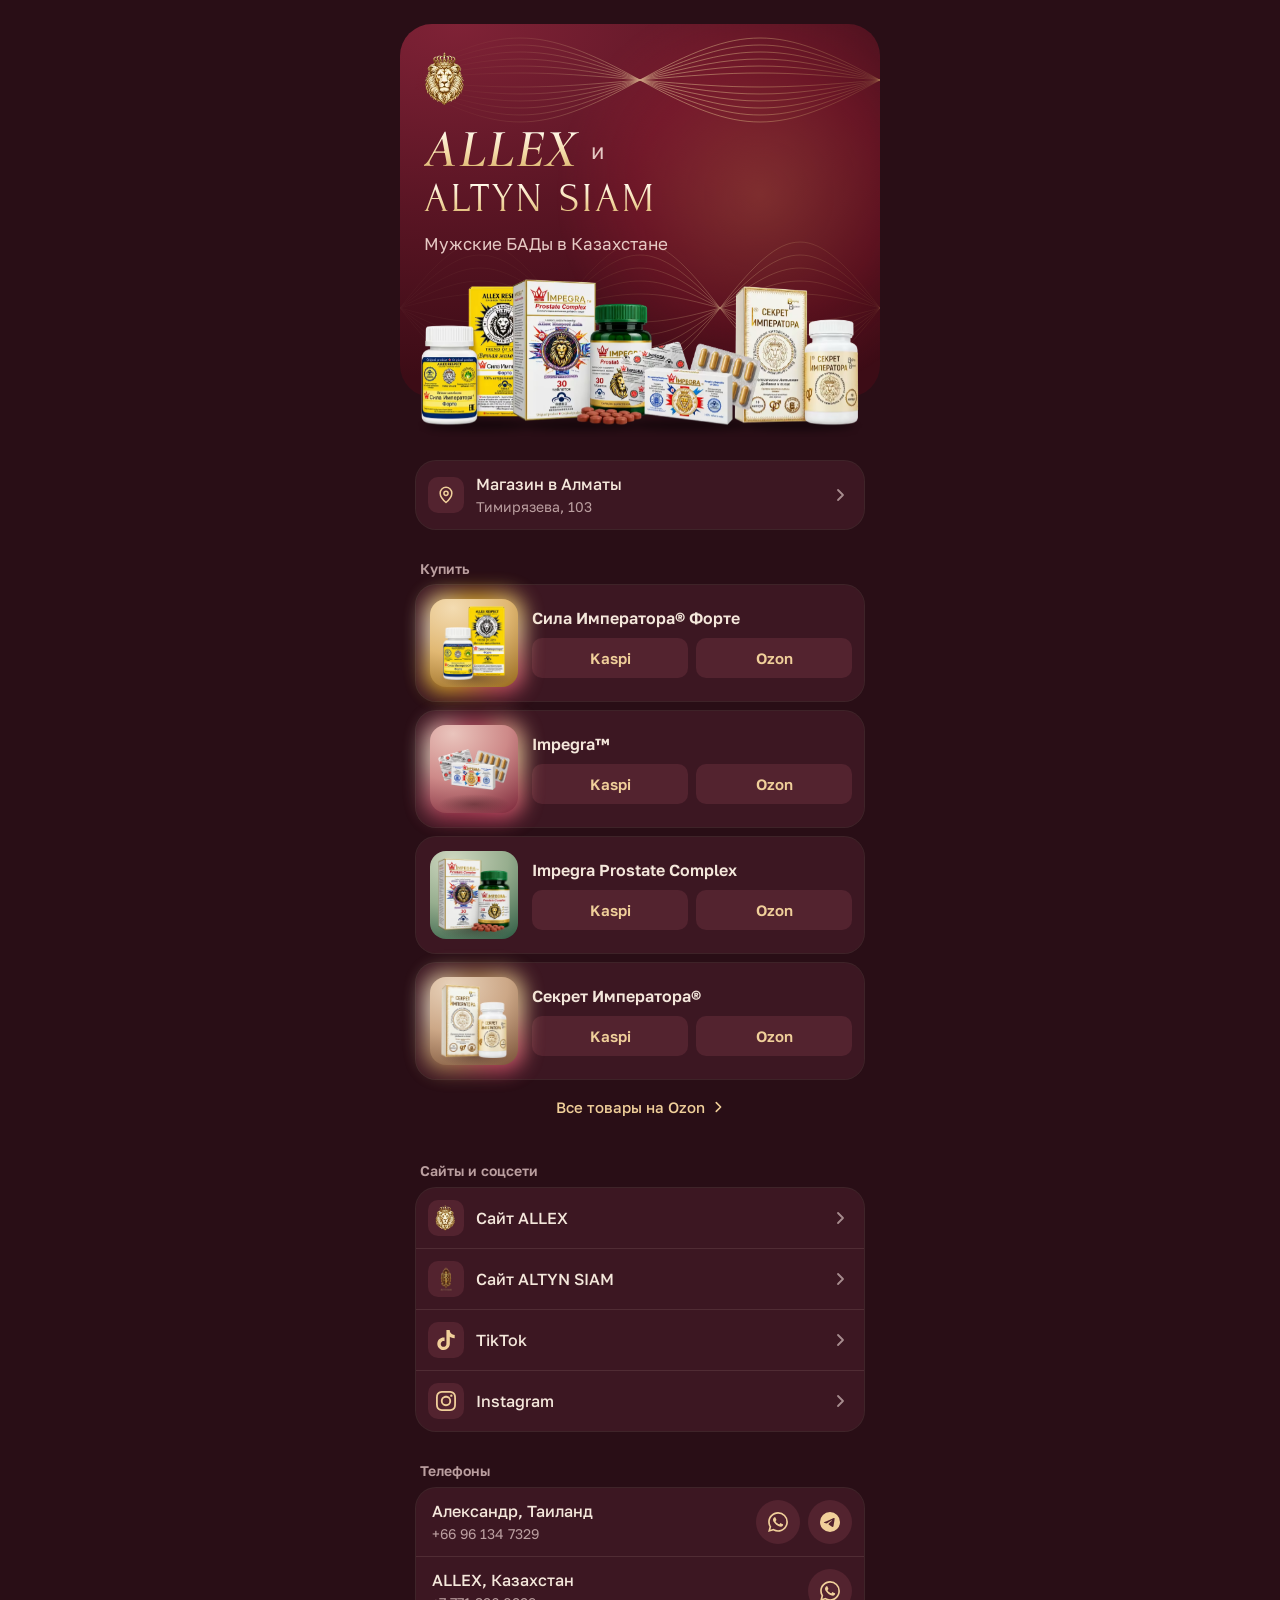
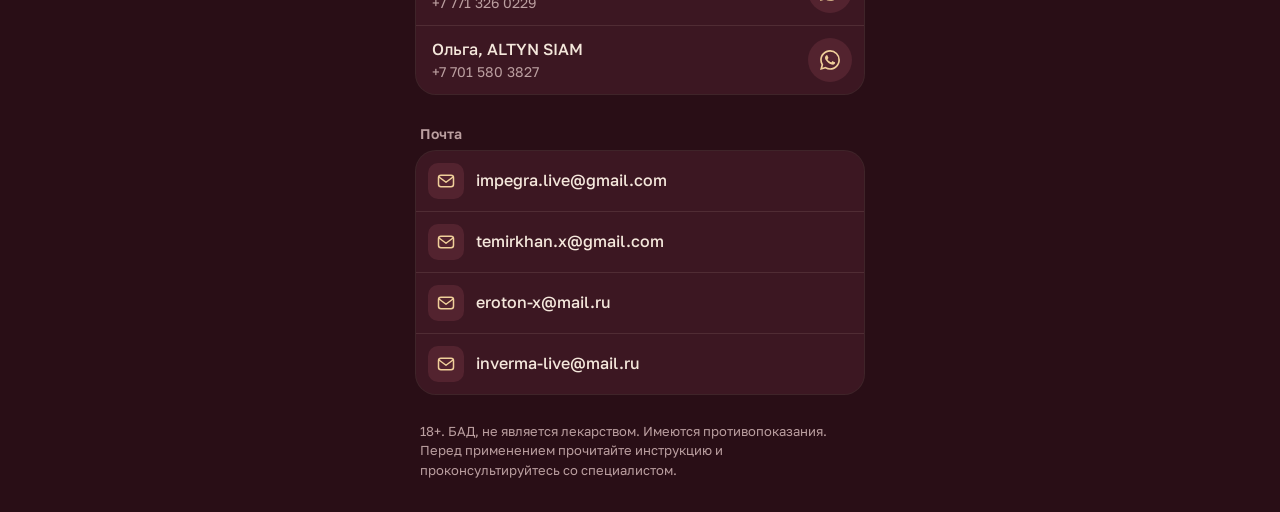
==== commit 4e890c09: "Link hub v14: dark wine mode, no inner border on pack squares" ====
--- a/go/index.html
+++ b/go/index.html
@@ -6,7 +6,7 @@
 <title>ALLEX и ALTYN SIAM</title>
 <meta name="description" content="Где купить, сайты, телефоны и почта ALLEX и ALTYN SIAM.">
 <meta name="robots" content="noindex">
-<meta name="theme-color" content="#4c111d">
+<meta name="theme-color" content="#290e16">
 <meta property="og:title" content="ALLEX и ALTYN SIAM">
 <meta property="og:description" content="Где купить и как связаться.">
 <meta property="og:site_name" content="ALLEX Respect Asia">
@@ -19,12 +19,12 @@
 <link rel="icon" type="image/png" href="img/favicon.png">
 <link rel="apple-touch-icon" href="img/apple-touch-icon.png">
 <style>
-@font-face{font-family:"Golos Text";font-weight:400 700;font-style:normal;unicode-range:U+400-4FF;font-display:swap;src:url([data-uri]) format("woff2")}
-@font-face{font-family:"Golos Text";font-weight:400 700;font-style:normal;unicode-range:U+0-3FF,U+2000-22FF;font-display:swap;src:url([data-uri]) format("woff2")}
-@font-face{font-family:"Cormorant Garamond";font-weight:600;font-style:italic;font-display:swap;src:url([data-uri]) format("woff2")}
-@font-face{font-family:"Forum";font-weight:400;font-style:normal;font-display:swap;src:url([data-uri]) format("woff2")}
-/* v13 evening: the same page after sunset, dimmed warm paper, cream cards, deeper wine */
-:root{--wine:#4c111d;--wine-hi:#6c1d2e;--wine-lo:#360a13;--ivory:#f4e8d8;--paper:#c9b9ae;--card:#e8ddd2;--tile:#d6c8bc;--ink:#22181a;--muted:#5f5053;--line:rgba(34,24,26,.13)}
+@font-face{font-family:"Golos Text";font-weight:400 700;font-style:normal;unicode-range:U+400-4FF;font-display:swap;src:url([data-uri]) format("woff2")}
+@font-face{font-family:"Golos Text";font-weight:400 700;font-style:normal;unicode-range:U+0-3FF,U+2000-22FF;font-display:swap;src:url([data-uri]) format("woff2")}
+@font-face{font-family:"Cormorant Garamond";font-weight:600;font-style:italic;font-display:swap;src:url([data-uri]) format("woff2")}
+@font-face{font-family:"Forum";font-weight:400;font-style:normal;font-display:swap;src:url([data-uri]) format("woff2")}
+/* v14 night: dark mode in wine, not black or gray. Oxblood page, plum cards, foil gold for what you press */
+:root{--wine:#5a1524;--wine-hi:#7f2236;--wine-lo:#3c0c16;--ivory:#f4e8d8;--paper:#290e16;--card:#3c1722;--tile:#53232f;--ink:#f4e7db;--muted:#bb9fa0;--line:rgba(255,222,200,.10);--gold:#f0cf9a;--press:#2a0d14}
 *{box-sizing:border-box;margin:0;padding:0}
 html{-webkit-text-size-adjust:100%;background:var(--paper)}
 body{min-height:100vh;color:var(--ink);font:400 16px/1.4 "Golos Text",-apple-system,BlinkMacSystemFont,"Segoe UI",Roboto,Arial,sans-serif;-webkit-font-smoothing:antialiased}
@@ -67,13 +67,13 @@
 .row .t{flex:1;min-width:0;overflow-wrap:anywhere;font-weight:500}
 .row small{display:block;margin-top:2px;font-size:14px;font-weight:400;color:var(--muted);font-variant-numeric:tabular-nums}
 .ico{flex:none;display:grid;place-items:center;width:36px;height:36px;border-radius:10px;background:var(--tile)}
-.ico svg{width:20px;height:20px;fill:var(--wine)}
+.ico svg{width:20px;height:20px;fill:var(--gold)}
 .ico svg.line,.go{fill:none;stroke-width:1.8;stroke-linecap:round;stroke-linejoin:round}
-.ico svg.line{stroke:var(--wine)}
+.ico svg.line{stroke:var(--gold)}
 .ico img{width:26px;height:26px;object-fit:contain}
-.go{flex:none;width:16px;height:16px;stroke:#8d7e80}
+.go{flex:none;width:16px;height:16px;stroke:#a78c8e}
 .row:active{background:var(--tile)}
-@media(hover:hover){.row:hover{background:#efe5db}}
+@media(hover:hover){.row:hover{background:#461c28}}
 
 /* the shelf: each pack stands in a lit niche, its own colour, foil gold and wine flowing behind the square.
    A light runs round the card once when it comes into view and again while a button is pressed. */
@@ -89,28 +89,28 @@
 .js .prod:not(.on) .pic::before{opacity:0}
 .prod:has(a:active) .pic::before{opacity:1;inset:-9px}
 @keyframes flow{to{--a:360deg}}
-.pic::after{content:"";position:absolute;inset:0;z-index:-1;border-radius:inherit;background:radial-gradient(56% 16% at 50% 90%,rgba(52,26,14,.2),transparent 72%),radial-gradient(125% 105% at 26% 10%,#f8f0e6 0%,color-mix(in srgb,var(--c) 16%,#f3e9de) 52%,color-mix(in srgb,var(--c) 40%,#ecdfd2) 100%);box-shadow:inset 0 0 0 1px rgba(255,248,236,.7)}
+.pic::after{content:"";position:absolute;inset:0;z-index:-1;border-radius:inherit;background:radial-gradient(56% 16% at 50% 90%,rgba(30,8,10,.34),transparent 72%),radial-gradient(125% 105% at 26% 10%,color-mix(in srgb,var(--c) 20%,#f6e6d6) 0%,color-mix(in srgb,var(--c) 40%,#dcbba8) 50%,color-mix(in srgb,var(--c) 56%,#3c1820) 100%)}
 .pic img{max-width:72px;max-height:74px;width:auto;height:auto;animation:bob 4.6s ease-in-out infinite alternate;animation-delay:calc(var(--i)*-1.1s)}
 @keyframes bob{from{transform:translateY(1px)}to{transform:translateY(-3px)}}
 .info{flex:1;min-width:0}
 .prod b{display:block;font-size:16px;line-height:1.25;font-weight:600}
 .buy{display:flex;gap:8px;margin-top:10px}
-.buy a{flex:1;display:grid;place-items:center;height:40px;border-radius:10px;background:var(--tile);color:var(--wine);font-size:15px;font-weight:600;transition:background-color .15s,color .15s,transform .1s,box-shadow .2s}
-.buy a:active{background:var(--wine);color:var(--ivory);transform:scale(.97);box-shadow:0 0 0 1px color-mix(in srgb,var(--c) 70%,#f6dfa8),0 4px 18px color-mix(in srgb,var(--c) 55%,transparent)}
-@media(hover:hover){.buy a:hover{background:var(--wine);color:var(--ivory)}.prod:hover::before{opacity:1;animation:run 1.6s linear infinite}.prod:hover .pic::before{opacity:1}}
-.all{display:flex;align-items:center;justify-content:center;gap:6px;min-height:48px;margin-top:4px;font-size:15px;font-weight:500;color:var(--wine)}
-.all .go{width:14px;height:14px;stroke:var(--wine)}
+.buy a{flex:1;display:grid;place-items:center;height:40px;border-radius:10px;background:var(--tile);color:var(--gold);font-size:15px;font-weight:600;transition:background-color .15s,color .15s,transform .1s,box-shadow .2s}
+.buy a:active{background:var(--gold);color:var(--press);transform:scale(.97);box-shadow:0 0 0 1px color-mix(in srgb,var(--c) 70%,#f6dfa8),0 4px 18px color-mix(in srgb,var(--c) 55%,transparent)}
+@media(hover:hover){.buy a:hover{background:var(--gold);color:var(--press)}.prod:hover::before{opacity:1;animation:run 1.6s linear infinite}.prod:hover .pic::before{opacity:1}}
+.all{display:flex;align-items:center;justify-content:center;gap:6px;min-height:48px;margin-top:4px;font-size:15px;font-weight:500;color:var(--gold)}
+.all .go{width:14px;height:14px;stroke:var(--gold)}
 
 .person{display:flex;align-items:center;padding-right:12px;gap:8px}
 .person>.row{flex:1;min-width:0;padding-left:16px}
 .btn{flex:none;display:grid;place-items:center;width:44px;height:44px;border-radius:50%;background:var(--tile);transition:background-color .15s,transform .1s}
-.btn svg{width:20px;height:20px;fill:var(--wine);transition:fill .15s}
-.btn:active{background:var(--wine);transform:scale(.94)}
-.btn:active svg{fill:var(--ivory)}
-@media(hover:hover){.btn:hover{background:var(--wine)}.btn:hover svg{fill:var(--ivory)}}
+.btn svg{width:20px;height:20px;fill:var(--gold);transition:fill .15s}
+.btn:active{background:var(--gold);transform:scale(.94)}
+.btn:active svg{fill:var(--press)}
+@media(hover:hover){.btn:hover{background:var(--gold)}.btn:hover svg{fill:var(--press)}}
 
 footer{padding:28px 20px 0;font-size:13px;line-height:1.5;color:var(--muted)}
-a:focus-visible{outline:2px solid var(--wine);outline-offset:2px;border-radius:10px}
+a:focus-visible{outline:2px solid var(--gold);outline-offset:2px;border-radius:10px}
 .row:focus-visible{outline-offset:-2px}
 
 @keyframes stand{from{opacity:0;transform:translateY(14px)}to{opacity:1;transform:none}}
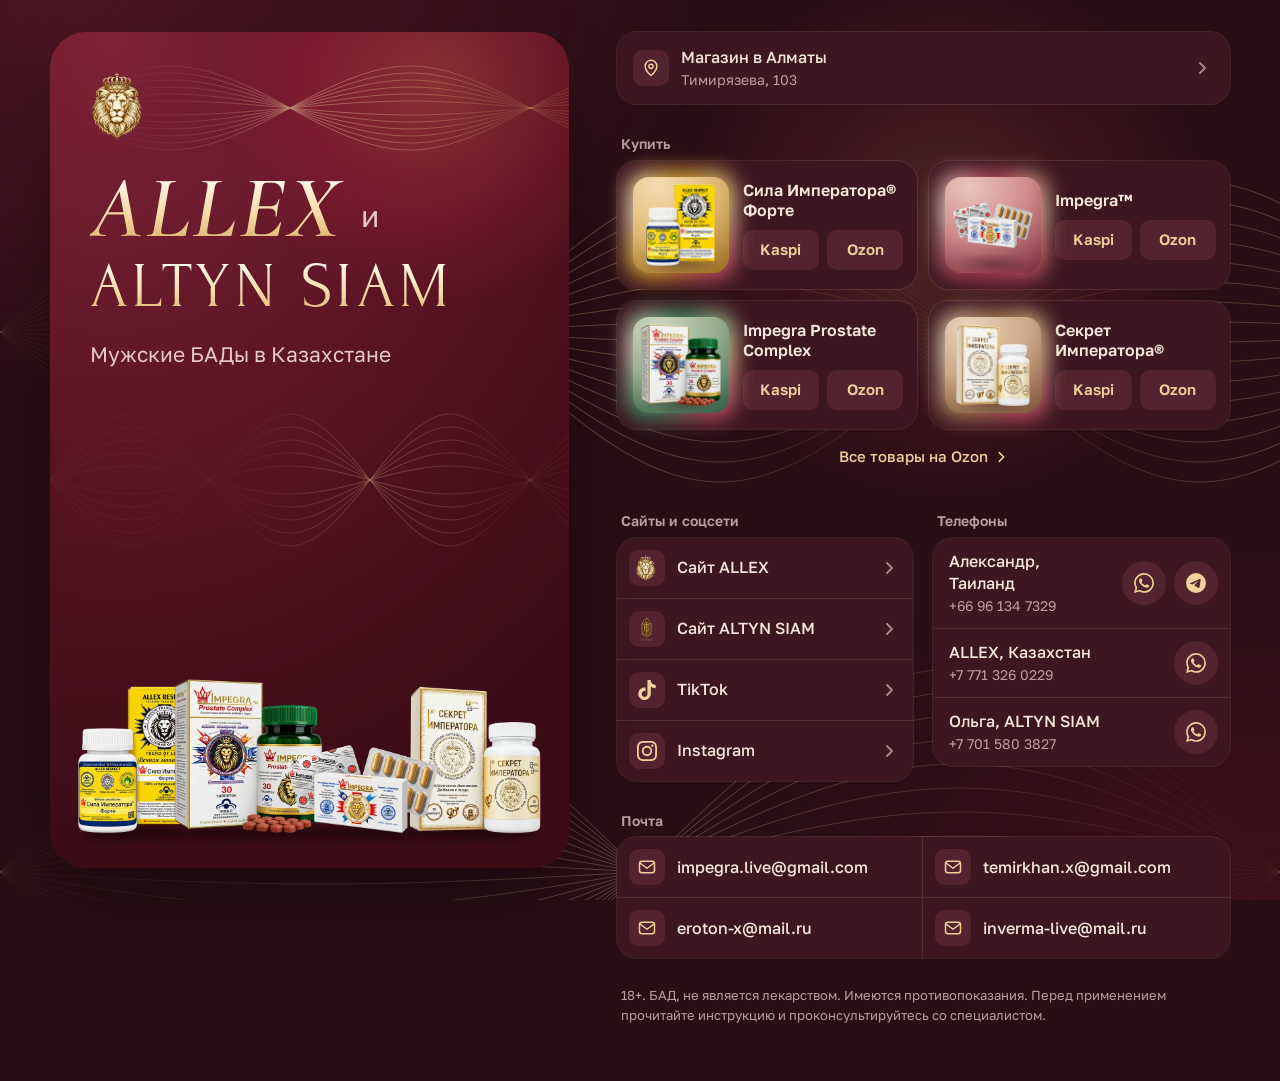
==== commit a0866b81: "Link hub v15: desktop layout with sticky wine stage, two-column shelf and gold guilloche room, phone" ====
--- a/go/index.html
+++ b/go/index.html
@@ -19,11 +19,11 @@
 <link rel="icon" type="image/png" href="img/favicon.png">
 <link rel="apple-touch-icon" href="img/apple-touch-icon.png">
 <style>
-@font-face{font-family:"Golos Text";font-weight:400 700;font-style:normal;unicode-range:U+400-4FF;font-display:swap;src:url([data-uri]) format("woff2")}
-@font-face{font-family:"Golos Text";font-weight:400 700;font-style:normal;unicode-range:U+0-3FF,U+2000-22FF;font-display:swap;src:url([data-uri]) format("woff2")}
-@font-face{font-family:"Cormorant Garamond";font-weight:600;font-style:italic;font-display:swap;src:url([data-uri]) format("woff2")}
-@font-face{font-family:"Forum";font-weight:400;font-style:normal;font-display:swap;src:url([data-uri]) format("woff2")}
-/* v14 night: dark mode in wine, not black or gray. Oxblood page, plum cards, foil gold for what you press */
+@font-face{font-family:"Golos Text";font-weight:400 700;font-style:normal;unicode-range:U+400-4FF;font-display:swap;src:url([data-uri]) format("woff2")}
+@font-face{font-family:"Golos Text";font-weight:400 700;font-style:normal;unicode-range:U+0-3FF,U+2000-22FF;font-display:swap;src:url([data-uri]) format("woff2")}
+@font-face{font-family:"Cormorant Garamond";font-weight:600;font-style:italic;font-display:swap;src:url([data-uri]) format("woff2")}
+@font-face{font-family:"Forum";font-weight:400;font-style:normal;font-display:swap;src:url([data-uri]) format("woff2")}
+/* v15: desktop gets its own layout, phone unchanged. v14 night: dark mode in wine, not black or gray. Oxblood page, plum cards, foil gold for what you press */
 :root{--wine:#5a1524;--wine-hi:#7f2236;--wine-lo:#3c0c16;--ivory:#f4e8d8;--paper:#290e16;--card:#3c1722;--tile:#53232f;--ink:#f4e7db;--muted:#bb9fa0;--line:rgba(255,222,200,.10);--gold:#f0cf9a;--press:#2a0d14}
 *{box-sizing:border-box;margin:0;padding:0}
 html{-webkit-text-size-adjust:100%;background:var(--paper)}
@@ -117,6 +117,46 @@
 .family{animation:stand .7s cubic-bezier(.2,.7,.2,1) .05s both}
 @media(prefers-reduced-motion:reduce){.family,.bg::before,.rb.a,.rb.b,.pic img,.pic::before,.prod::before,.prod.on::before{animation:none}.buy a,.btn,.btn svg{transition:none}}
 @media(min-width:520px){.page{padding-top:24px}.hero{border-radius:32px}}
+
+/* desktop: the page becomes a counter. The wine stage stays in view on the left, the shelf and contacts scroll on the right.
+   Engraved gold ribbons, the guilloche of the foil packs, run across the whole room and a warm light follows the pointer */
+.amb{display:none}
+@media(min-width:700px){
+.amb{display:block;position:fixed;inset:0;z-index:-1;overflow:hidden;pointer-events:none;background:radial-gradient(80% 72% at 6% 0%,#4d1524 0%,rgba(77,21,36,0) 62%),radial-gradient(70% 70% at 100% 100%,#3d101b 0%,rgba(61,16,27,0) 60%)}
+.ar{position:absolute;left:0;overflow:visible;will-change:transform}
+.ar.a{top:18%;animation:run-a 120s linear infinite,breathe 14s ease-in-out infinite alternate}
+.ar.b{top:72%;animation:run-b 170s linear infinite,breathe 19s ease-in-out infinite alternate-reverse}
+.spot{position:absolute;left:0;top:0;width:760px;height:760px;margin:-380px;border-radius:50%;background:radial-gradient(closest-side,rgba(244,160,112,.17),rgba(206,62,84,.09) 46%,rgba(206,62,84,0) 72%);transform:translate3d(var(--mx,74vw),var(--my,26vh),0);transition:transform .6s cubic-bezier(.2,.7,.2,1)}
+}
+@keyframes run-a{to{translate:-960px 0}}
+@keyframes run-b{from{translate:-1280px 0}to{translate:0 0}}
+@media(min-width:1000px){
+.page{width:min(100% - 64px,1180px);display:grid;grid-template-columns:minmax(0,11fr) minmax(0,13fr);column-gap:48px;align-items:start;padding:32px 0 56px}
+.hero{grid-row:1/3;position:sticky;top:32px;display:flex;flex-direction:column;height:calc(100vh - 64px);min-height:620px;max-height:880px;padding:40px 40px 0;border-radius:36px;box-shadow:0 30px 80px -30px rgba(10,2,4,.7)}
+.mark{width:66px}
+h1{margin-top:24px}
+h1 .ax{font-size:88px}
+h1 .as{font-size:64px}
+h1 i{font-size:30px}
+.hero p{margin-top:18px;font-size:21px}
+.hero>picture:last-of-type{margin-top:auto}
+.family{width:calc(100% + 44px);margin:24px -22px 22px}
+.rb.a{top:8px}
+.rb.b{top:44%}
+main{padding:0;display:grid;grid-template-columns:1fr 1fr;column-gap:20px}
+main>.s-shop,main>.s-buy,main>.s-mail{grid-column:1/-1}
+.s-shop .row{min-height:72px;padding:14px 20px 14px 16px}
+.prods{grid-template-columns:1fr 1fr;gap:12px}
+.prod{padding:16px 14px 16px 16px}
+.pic{width:96px;height:96px}
+.pic img{max-width:80px;max-height:82px}
+.group.duo{display:grid;grid-template-columns:1fr 1fr}
+.group.duo>li+li{border-top:0}
+.group.duo>li:nth-child(n+3){border-top:1px solid var(--line)}
+.group.duo>li:nth-child(odd){border-right:1px solid var(--line)}
+footer{grid-column:2;padding:28px 4px 0}
+}
+@media(prefers-reduced-motion:reduce){.ar.a,.ar.b{animation:none}.spot{transition:none}}
 </style>
 </head>
 <body>
@@ -129,6 +169,11 @@
 <symbol id="i-pin" viewBox="0 0 24 24"><path d="M12 21s-7-6.2-7-11.2A7 7 0 0 1 19 9.8C19 14.8 12 21 12 21z"/><circle cx="12" cy="10" r="2.5"/></symbol>
 <symbol id="i-mail" viewBox="0 0 24 24"><rect x="3" y="5" width="18" height="14" rx="3"/><path d="M4 7.5l8 6 8-6"/></symbol>
 </svg>
+<div class="amb" aria-hidden="true">
+ <svg class="ar a" width="4800" height="340" viewBox="0 -170 4800 340"><defs><linearGradient id="gA" gradientUnits="userSpaceOnUse" x1="0" x2="960" y1="0" y2="0" spreadMethod="repeat"><stop offset="0" stop-color="#d9b36a" stop-opacity=".04"/><stop offset=".5" stop-color="#f6dfa8" stop-opacity=".36"/><stop offset="1" stop-color="#d9b36a" stop-opacity=".04"/></linearGradient><path id="wA" vector-effect="non-scaling-stroke" d="M0 0c203.8-1.333 276.2-1.333 480 0s276.2 1.333 480 0 276.2-1.333 480 0 276.2 1.333 480 0 276.2-1.333 480 0 276.2 1.333 480 0 276.2-1.333 480 0 276.2 1.333 480 0 276.2-1.333 480 0 276.2 1.333 480 0"/></defs><g fill="none" stroke="url(#gA)" stroke-width="1"><use href="#wA" transform="scale(1 -150)"/><use href="#wA" transform="scale(1 -130)"/><use href="#wA" transform="scale(1 -110)"/><use href="#wA" transform="scale(1 -90)"/><use href="#wA" transform="scale(1 -70)"/><use href="#wA" transform="scale(1 -50)"/><use href="#wA" transform="scale(1 -30)"/><use href="#wA" transform="scale(1 -10)"/><use href="#wA" transform="scale(1 10)"/><use href="#wA" transform="scale(1 30)"/><use href="#wA" transform="scale(1 50)"/><use href="#wA" transform="scale(1 70)"/><use href="#wA" transform="scale(1 90)"/><use href="#wA" transform="scale(1 110)"/><use href="#wA" transform="scale(1 130)"/><use href="#wA" transform="scale(1 150)"/></g></svg>
+ <svg class="ar b" width="5120" height="448" viewBox="0 -224 5120 448"><defs><linearGradient id="gB" gradientUnits="userSpaceOnUse" x1="0" x2="1280" y1="0" y2="0" spreadMethod="repeat"><stop offset="0" stop-color="#d9b36a" stop-opacity=".03"/><stop offset=".5" stop-color="#f6dfa8" stop-opacity=".26"/><stop offset="1" stop-color="#d9b36a" stop-opacity=".03"/></linearGradient><path id="wB" vector-effect="non-scaling-stroke" d="M0 0c271.7-1.333 368.3-1.333 640 0s368.3 1.333 640 0 368.3-1.333 640 0 368.3 1.333 640 0 368.3-1.333 640 0 368.3 1.333 640 0 368.3-1.333 640 0 368.3 1.333 640 0"/></defs><g fill="none" stroke="url(#gB)" stroke-width="1"><use href="#wB" transform="scale(1 -204)"/><use href="#wB" transform="scale(1 -180)"/><use href="#wB" transform="scale(1 -156)"/><use href="#wB" transform="scale(1 -132)"/><use href="#wB" transform="scale(1 -108)"/><use href="#wB" transform="scale(1 -84)"/><use href="#wB" transform="scale(1 -60)"/><use href="#wB" transform="scale(1 -36)"/><use href="#wB" transform="scale(1 -12)"/><use href="#wB" transform="scale(1 12)"/><use href="#wB" transform="scale(1 36)"/><use href="#wB" transform="scale(1 60)"/><use href="#wB" transform="scale(1 84)"/><use href="#wB" transform="scale(1 108)"/><use href="#wB" transform="scale(1 132)"/><use href="#wB" transform="scale(1 156)"/><use href="#wB" transform="scale(1 180)"/><use href="#wB" transform="scale(1 204)"/></g></svg>
+ <i class="spot"></i>
+</div>
 <div class="page">
 <header class="hero">
  <div class="bg" aria-hidden="true"><div class="rbs">
@@ -141,11 +186,11 @@
  <picture><source srcset="img/family.avif" type="image/avif"><img class="family" src="img/family.webp" alt="Сила Императора Форте, Impegra Prostate Complex, Impegra и Секрет Императора" width="1440" height="497"></picture>
 </header>
 <main>
-<ul class="group">
+<ul class="group s-shop">
  <li><a class="row" href="https://www.google.com/maps/search/?api=1&amp;query=%D0%A2%D0%B8%D0%BC%D0%B8%D1%80%D1%8F%D0%B7%D0%B5%D0%B2%D0%B0+103+%D0%90%D0%BB%D0%BC%D0%B0%D1%82%D1%8B"><span class="ico"><svg class="line" aria-hidden="true"><use href="#i-pin"/></svg></span><span class="t">Магазин в Алматы<small>Тимирязева, 103</small></span><svg class="go" aria-hidden="true"><use href="#i-go"/></svg></a></li>
 </ul>
 
-<section>
+<section class="s-buy">
 <h2>Купить</h2>
 <ul class="prods">
  <li class="prod" style="--c:#e8b322;--i:0"><div class="pic"><picture><source srcset="img/p-forte.avif" type="image/avif"><img src="img/p-forte.webp" alt="" loading="lazy"></picture></div><div class="info"><b>Сила Императора® Форте</b><div class="buy"><a href="https://kaspi.kz/shop/p/zhengzhou-linnuo-pharmaceutical-group-co-ltd-sila-imperatora-forte-kapsuly-10-sht-118385979/?c=750000000&amp;m=30371056&amp;ms=true" aria-label="Сила Императора® Форте на Kaspi">Kaspi</a><a href="https://ozon.kz/product/sila-imperatora-forte-bad-dlya-muzhchin-10-kapsul-po-500-mg-4144502787/" aria-label="Сила Императора® Форте на Ozon">Ozon</a></div></div></li>
@@ -156,6 +201,7 @@
 <a class="all" href="https://ozon.kz/seller/altyn-siam/">Все товары на Ozon<svg class="go" aria-hidden="true"><use href="#i-go"/></svg></a>
 </section>
 
+<section class="s-sites">
 <h2>Сайты и соцсети</h2>
 <ul class="group">
  <li><a class="row" href="https://temirkhanclub.com/"><span class="ico"><picture><source srcset="img/lion.avif" type="image/avif"><img src="img/lion.webp" alt="" width="26" height="26"></picture></span><span class="t">Сайт ALLEX</span><svg class="go" aria-hidden="true"><use href="#i-go"/></svg></a></li>
@@ -163,7 +209,9 @@
  <li><a class="row" href="https://www.tiktok.com/@allexrespectasia"><span class="ico"><svg aria-hidden="true"><use href="#i-tiktok"/></svg></span><span class="t">TikTok</span><svg class="go" aria-hidden="true"><use href="#i-go"/></svg></a></li>
  <li><a class="row" href="https://www.instagram.com/altyn_siam/"><span class="ico"><svg aria-hidden="true"><use href="#i-instagram"/></svg></span><span class="t">Instagram</span><svg class="go" aria-hidden="true"><use href="#i-go"/></svg></a></li>
 </ul>
-
+</section>
+
+<section class="s-tel">
 <h2>Телефоны</h2>
 <ul class="group">
  <li class="person"><a class="row" href="tel:+66961347329" aria-label="Позвонить Александру, Таиланд"><span class="t">Александр, Таиланд<small>+66 96 134 7329</small></span></a>
@@ -174,17 +222,21 @@
  <li class="person"><a class="row" href="tel:+77015803827" aria-label="Позвонить Ольге, ALTYN SIAM"><span class="t">Ольга, ALTYN SIAM<small>+7 701 580 3827</small></span></a>
   <a class="btn" href="https://wa.me/77015803827" aria-label="WhatsApp, Ольга"><svg aria-hidden="true" viewBox="0 0 24 24"><use href="#i-whatsapp"/></svg></a></li>
 </ul>
-
+</section>
+
+<section class="s-mail">
 <h2>Почта</h2>
-<ul class="group">
+<ul class="group duo">
  <li><a class="row" href="mailto:impegra.live@gmail.com"><span class="ico"><svg class="line" aria-hidden="true"><use href="#i-mail"/></svg></span><span class="t">impegra.live@gmail.com</span></a></li>
  <li><a class="row" href="mailto:temirkhan.x@gmail.com"><span class="ico"><svg class="line" aria-hidden="true"><use href="#i-mail"/></svg></span><span class="t">temirkhan.x@gmail.com</span></a></li>
  <li><a class="row" href="mailto:eroton-x@mail.ru"><span class="ico"><svg class="line" aria-hidden="true"><use href="#i-mail"/></svg></span><span class="t">eroton-x@mail.ru</span></a></li>
  <li><a class="row" href="mailto:inverma-live@mail.ru"><span class="ico"><svg class="line" aria-hidden="true"><use href="#i-mail"/></svg></span><span class="t">inverma-live@mail.ru</span></a></li>
 </ul>
+</section>
 </main>
 <footer>18+. БАД, не является лекарством. Имеются противопоказания. Перед применением прочитайте инструкцию и проконсультируйтесь со специалистом.</footer>
 </div>
 <script>(function(){if(!("IntersectionObserver"in window))return;document.documentElement.classList.add("js");var o=new IntersectionObserver(function(a){a.forEach(function(e){if(e.isIntersecting){e.target.classList.add("on");o.unobserve(e.target)}})},{threshold:.6});document.querySelectorAll(".prod").forEach(function(p){o.observe(p)})})()</script>
+<script>(function(){var a=document.querySelector(".amb");if(!a||!window.matchMedia||!matchMedia("(hover:hover) and (min-width:700px)").matches||matchMedia("(prefers-reduced-motion:reduce)").matches)return;var x=0,y=0,q=0;addEventListener("pointermove",function(e){x=e.clientX;y=e.clientY;if(!q)q=requestAnimationFrame(function(){q=0;a.style.setProperty("--mx",x+"px");a.style.setProperty("--my",y+"px")})},{passive:true})})()</script>
 </body>
 </html>
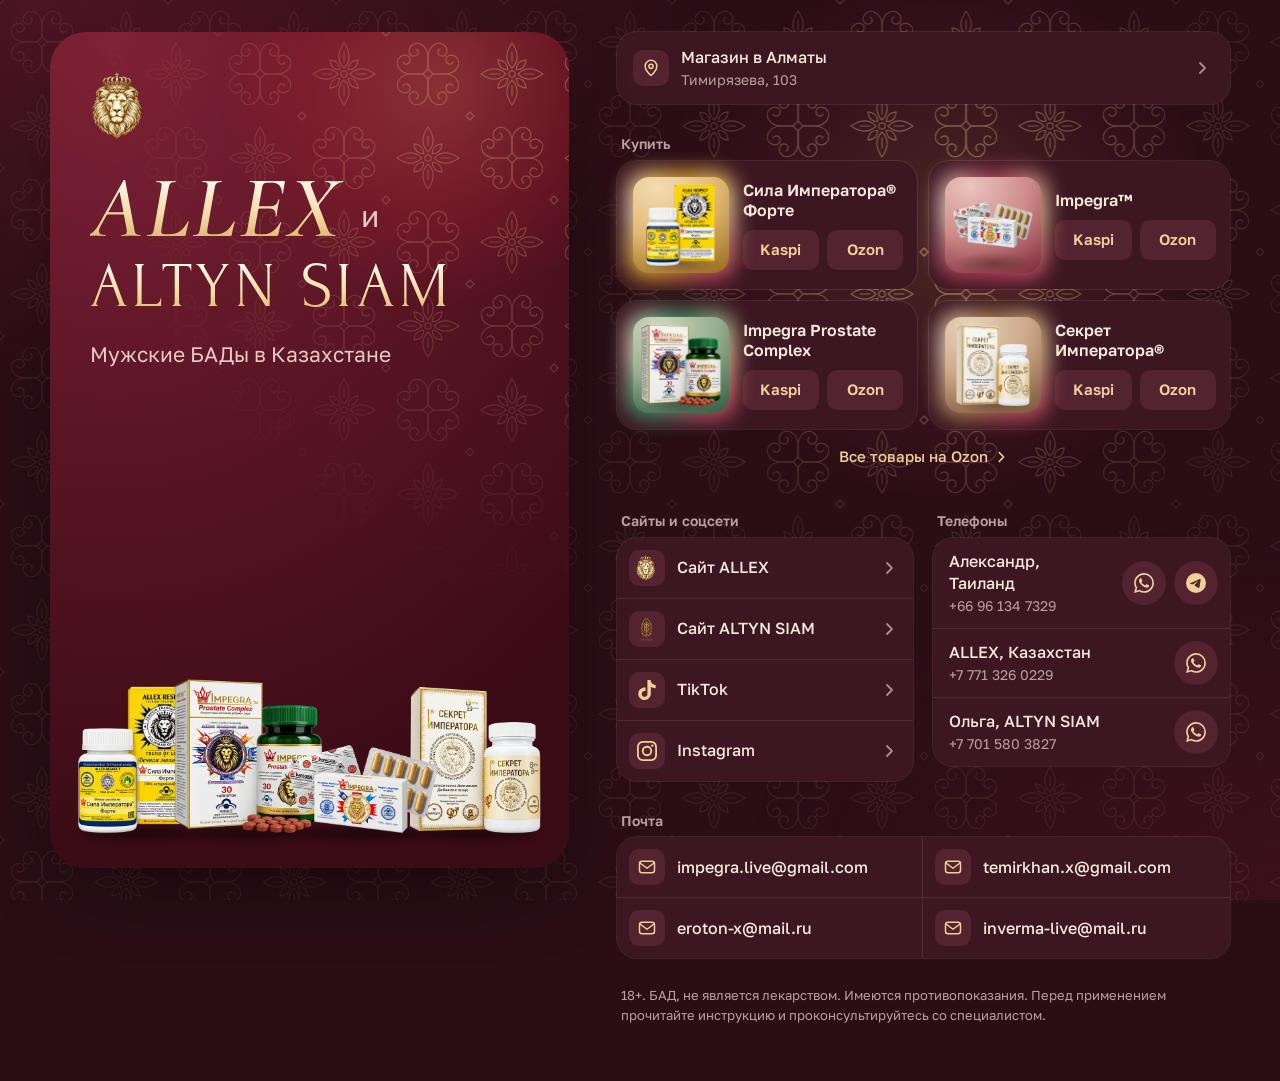
==== commit d6320a99: "Link hub v16: still Kazakh and Thai ornament instead of moving ribbons" ====
--- a/go/index.html
+++ b/go/index.html
@@ -19,11 +19,11 @@
 <link rel="icon" type="image/png" href="img/favicon.png">
 <link rel="apple-touch-icon" href="img/apple-touch-icon.png">
 <style>
-@font-face{font-family:"Golos Text";font-weight:400 700;font-style:normal;unicode-range:U+400-4FF;font-display:swap;src:url([data-uri]) format("woff2")}
-@font-face{font-family:"Golos Text";font-weight:400 700;font-style:normal;unicode-range:U+0-3FF,U+2000-22FF;font-display:swap;src:url([data-uri]) format("woff2")}
-@font-face{font-family:"Cormorant Garamond";font-weight:600;font-style:italic;font-display:swap;src:url([data-uri]) format("woff2")}
-@font-face{font-family:"Forum";font-weight:400;font-style:normal;font-display:swap;src:url([data-uri]) format("woff2")}
-/* v15: desktop gets its own layout, phone unchanged. v14 night: dark mode in wine, not black or gray. Oxblood page, plum cards, foil gold for what you press */
+@font-face{font-family:"Golos Text";font-weight:400 700;font-style:normal;unicode-range:U+400-4FF;font-display:swap;src:url([data-uri]) format("woff2")}
+@font-face{font-family:"Golos Text";font-weight:400 700;font-style:normal;unicode-range:U+0-3FF,U+2000-22FF;font-display:swap;src:url([data-uri]) format("woff2")}
+@font-face{font-family:"Cormorant Garamond";font-weight:600;font-style:italic;font-display:swap;src:url([data-uri]) format("woff2")}
+@font-face{font-family:"Forum";font-weight:400;font-style:normal;font-display:swap;src:url([data-uri]) format("woff2")}
+/* v16: the moving ribbons are gone. The ground is a still ornament of the two countries: Kazakh koshkar muiz and Thai prajam yam. desktop gets its own layout, phone unchanged. v14 night: dark mode in wine, not black or gray. Oxblood page, plum cards, foil gold for what you press */
 :root{--wine:#5a1524;--wine-hi:#7f2236;--wine-lo:#3c0c16;--ivory:#f4e8d8;--paper:#290e16;--card:#3c1722;--tile:#53232f;--ink:#f4e7db;--muted:#bb9fa0;--line:rgba(255,222,200,.10);--gold:#f0cf9a;--press:#2a0d14}
 *{box-sizing:border-box;margin:0;padding:0}
 html{-webkit-text-size-adjust:100%;background:var(--paper)}
@@ -46,16 +46,11 @@
 .hero p{margin-top:12px;font-size:17px;line-height:1.3;color:#e6c9c4}
 .hero{display:flow-root;position:relative;isolation:isolate}
 .hero picture{display:block}
-/* header ground: a slow warm light and two engraved gold ribbons, like the guilloche on the foil packs */
+/* header ground: a slow warm light over a still ornament in the upper corner, Kazakh ram's horn and Thai lozenge flower, pressed like the foil on the packs */
 .bg{position:absolute;inset:0;z-index:-1;border-radius:inherit;overflow:hidden;pointer-events:none}
 .bg::before{content:"";position:absolute;right:-34%;top:-30%;width:118%;aspect-ratio:1;border-radius:50%;background:radial-gradient(closest-side,rgba(236,112,84,.30),rgba(190,36,58,.22) 44%,rgba(206,40,62,0) 72%);animation:glow 17s ease-in-out infinite alternate;will-change:transform}
-.rbs{position:absolute;inset:0;-webkit-mask-image:linear-gradient(100deg,transparent 4%,#000 66%);mask-image:linear-gradient(100deg,transparent 4%,#000 66%)}
-.rb{position:absolute;left:0;overflow:visible;will-change:transform}
-.rb.a{top:-12px;animation:slide-a 44s linear infinite,breathe 9s ease-in-out infinite alternate}
-.rb.b{top:204px;opacity:.55;animation:slide-b 66s linear infinite,breathe 13s ease-in-out infinite alternate-reverse}
-@keyframes slide-a{to{translate:-480px 0}}
-@keyframes slide-b{from{translate:-320px 0}to{translate:0 0}}
-@keyframes breathe{from{scale:1 .66}to{scale:1 1.14}}
+.orn{position:absolute;inset:0;width:100%;height:100%}
+.bg .orn{opacity:.34;-webkit-mask-image:radial-gradient(125% 92% at 100% 0%,#000 0%,rgba(0,0,0,.55) 42%,transparent 76%);mask-image:radial-gradient(125% 92% at 100% 0%,#000 0%,rgba(0,0,0,.55) 42%,transparent 76%)}
 @keyframes glow{from{transform:none}to{transform:translate(-24%,16%) scale(1.16)}}
 .family{width:calc(100% + 24px);max-width:none;height:auto;margin:24px -12px -40px;position:relative}
 
@@ -115,21 +110,19 @@
 
 @keyframes stand{from{opacity:0;transform:translateY(14px)}to{opacity:1;transform:none}}
 .family{animation:stand .7s cubic-bezier(.2,.7,.2,1) .05s both}
-@media(prefers-reduced-motion:reduce){.family,.bg::before,.rb.a,.rb.b,.pic img,.pic::before,.prod::before,.prod.on::before{animation:none}.buy a,.btn,.btn svg{transition:none}}
+@media(prefers-reduced-motion:reduce){.family,.bg::before,.pic img,.pic::before,.prod::before,.prod.on::before{animation:none}.buy a,.btn,.btn svg{transition:none}}
 @media(min-width:520px){.page{padding-top:24px}.hero{border-radius:32px}}
 
 /* desktop: the page becomes a counter. The wine stage stays in view on the left, the shelf and contacts scroll on the right.
-   Engraved gold ribbons, the guilloche of the foil packs, run across the whole room and a warm light follows the pointer */
+   The ornament covers the whole room, faint and still. A warm light follows the pointer and the gold under it lights up */
 .amb{display:none}
 @media(min-width:700px){
 .amb{display:block;position:fixed;inset:0;z-index:-1;overflow:hidden;pointer-events:none;background:radial-gradient(80% 72% at 6% 0%,#4d1524 0%,rgba(77,21,36,0) 62%),radial-gradient(70% 70% at 100% 100%,#3d101b 0%,rgba(61,16,27,0) 60%)}
-.ar{position:absolute;left:0;overflow:visible;will-change:transform}
-.ar.a{top:18%;animation:run-a 120s linear infinite,breathe 14s ease-in-out infinite alternate}
-.ar.b{top:72%;animation:run-b 170s linear infinite,breathe 19s ease-in-out infinite alternate-reverse}
+.amb>.orn{opacity:.085}
 .spot{position:absolute;left:0;top:0;width:760px;height:760px;margin:-380px;border-radius:50%;background:radial-gradient(closest-side,rgba(244,160,112,.17),rgba(206,62,84,.09) 46%,rgba(206,62,84,0) 72%);transform:translate3d(var(--mx,74vw),var(--my,26vh),0);transition:transform .6s cubic-bezier(.2,.7,.2,1)}
+.lit{position:absolute;left:0;top:0;width:680px;height:680px;margin:-340px;border-radius:50%;overflow:hidden;-webkit-mask-image:radial-gradient(closest-side,#000 0%,rgba(0,0,0,.5) 48%,transparent 100%);mask-image:radial-gradient(closest-side,#000 0%,rgba(0,0,0,.5) 48%,transparent 100%);transform:translate3d(var(--mx,74vw),var(--my,26vh),0);transition:transform .6s cubic-bezier(.2,.7,.2,1)}
+.lit .orn{inset:auto;left:340px;top:340px;width:100vw;height:100vh;opacity:.5;transform:translate3d(calc(-1*var(--mx,74vw)),calc(-1*var(--my,26vh)),0);transition:transform .6s cubic-bezier(.2,.7,.2,1)}
 }
-@keyframes run-a{to{translate:-960px 0}}
-@keyframes run-b{from{translate:-1280px 0}to{translate:0 0}}
 @media(min-width:1000px){
 .page{width:min(100% - 64px,1180px);display:grid;grid-template-columns:minmax(0,11fr) minmax(0,13fr);column-gap:48px;align-items:start;padding:32px 0 56px}
 .hero{grid-row:1/3;position:sticky;top:32px;display:flex;flex-direction:column;height:calc(100vh - 64px);min-height:620px;max-height:880px;padding:40px 40px 0;border-radius:36px;box-shadow:0 30px 80px -30px rgba(10,2,4,.7)}
@@ -141,8 +134,6 @@
 .hero p{margin-top:18px;font-size:21px}
 .hero>picture:last-of-type{margin-top:auto}
 .family{width:calc(100% + 44px);margin:24px -22px 22px}
-.rb.a{top:8px}
-.rb.b{top:44%}
 main{padding:0;display:grid;grid-template-columns:1fr 1fr;column-gap:20px}
 main>.s-shop,main>.s-buy,main>.s-mail{grid-column:1/-1}
 .s-shop .row{min-height:72px;padding:14px 20px 14px 16px}
@@ -156,7 +147,7 @@
 .group.duo>li:nth-child(odd){border-right:1px solid var(--line)}
 footer{grid-column:2;padding:28px 4px 0}
 }
-@media(prefers-reduced-motion:reduce){.ar.a,.ar.b{animation:none}.spot{transition:none}}
+@media(prefers-reduced-motion:reduce){.spot,.lit,.lit .orn{transition:none}}
 </style>
 </head>
 <body>
@@ -168,18 +159,16 @@
 <symbol id="i-go" viewBox="0 0 16 16"><path d="M6 3l5 5-5 5"/></symbol>
 <symbol id="i-pin" viewBox="0 0 24 24"><path d="M12 21s-7-6.2-7-11.2A7 7 0 0 1 19 9.8C19 14.8 12 21 12 21z"/><circle cx="12" cy="10" r="2.5"/></symbol>
 <symbol id="i-mail" viewBox="0 0 24 24"><rect x="3" y="5" width="18" height="14" rx="3"/><path d="M4 7.5l8 6 8-6"/></symbol>
+<pattern id="orn" width="168" height="168" patternUnits="userSpaceOnUse"><g fill="none" stroke="#f0cf9a" stroke-width="1.2" stroke-linecap="round" stroke-linejoin="round"><g transform="translate(42 42) rotate(0)"><path d="M0 -5V-16C0 -30 12 -34 17 -28C21 -23 18 -17 13 -18C9 -19 9 -24 12 -25"/><path d="M0 -5V-16C0 -30 12 -34 17 -28C21 -23 18 -17 13 -18C9 -19 9 -24 12 -25" transform="scale(-1 1)"/></g><g transform="translate(42 42) rotate(90)"><path d="M0 -5V-16C0 -30 12 -34 17 -28C21 -23 18 -17 13 -18C9 -19 9 -24 12 -25"/><path d="M0 -5V-16C0 -30 12 -34 17 -28C21 -23 18 -17 13 -18C9 -19 9 -24 12 -25" transform="scale(-1 1)"/></g><g transform="translate(42 42) rotate(180)"><path d="M0 -5V-16C0 -30 12 -34 17 -28C21 -23 18 -17 13 -18C9 -19 9 -24 12 -25"/><path d="M0 -5V-16C0 -30 12 -34 17 -28C21 -23 18 -17 13 -18C9 -19 9 -24 12 -25" transform="scale(-1 1)"/></g><g transform="translate(42 42) rotate(270)"><path d="M0 -5V-16C0 -30 12 -34 17 -28C21 -23 18 -17 13 -18C9 -19 9 -24 12 -25"/><path d="M0 -5V-16C0 -30 12 -34 17 -28C21 -23 18 -17 13 -18C9 -19 9 -24 12 -25" transform="scale(-1 1)"/></g><g transform="translate(42 42)"><path d="M0 -5L5 0L0 5L-5 0Z"/></g><g transform="translate(126 126) rotate(0)"><path d="M0 -5V-16C0 -30 12 -34 17 -28C21 -23 18 -17 13 -18C9 -19 9 -24 12 -25"/><path d="M0 -5V-16C0 -30 12 -34 17 -28C21 -23 18 -17 13 -18C9 -19 9 -24 12 -25" transform="scale(-1 1)"/></g><g transform="translate(126 126) rotate(90)"><path d="M0 -5V-16C0 -30 12 -34 17 -28C21 -23 18 -17 13 -18C9 -19 9 -24 12 -25"/><path d="M0 -5V-16C0 -30 12 -34 17 -28C21 -23 18 -17 13 -18C9 -19 9 -24 12 -25" transform="scale(-1 1)"/></g><g transform="translate(126 126) rotate(180)"><path d="M0 -5V-16C0 -30 12 -34 17 -28C21 -23 18 -17 13 -18C9 -19 9 -24 12 -25"/><path d="M0 -5V-16C0 -30 12 -34 17 -28C21 -23 18 -17 13 -18C9 -19 9 -24 12 -25" transform="scale(-1 1)"/></g><g transform="translate(126 126) rotate(270)"><path d="M0 -5V-16C0 -30 12 -34 17 -28C21 -23 18 -17 13 -18C9 -19 9 -24 12 -25"/><path d="M0 -5V-16C0 -30 12 -34 17 -28C21 -23 18 -17 13 -18C9 -19 9 -24 12 -25" transform="scale(-1 1)"/></g><g transform="translate(126 126)"><path d="M0 -5L5 0L0 5L-5 0Z"/></g><g transform="translate(126 42) rotate(0)"><path d="M0 -6C7 -13 7 -21 0 -31C-7 -21 -7 -13 0 -6Z"/><path d="M0 -12V-22"/></g><g transform="translate(126 42) rotate(90)"><path d="M0 -6C7 -13 7 -21 0 -31C-7 -21 -7 -13 0 -6Z"/><path d="M0 -12V-22"/></g><g transform="translate(126 42) rotate(180)"><path d="M0 -6C7 -13 7 -21 0 -31C-7 -21 -7 -13 0 -6Z"/><path d="M0 -12V-22"/></g><g transform="translate(126 42) rotate(270)"><path d="M0 -6C7 -13 7 -21 0 -31C-7 -21 -7 -13 0 -6Z"/><path d="M0 -12V-22"/></g><g transform="translate(126 42) rotate(45)"><path d="M0 -6C4 -10 4 -15 0 -20C-4 -15 -4 -10 0 -6Z"/></g><g transform="translate(126 42) rotate(135)"><path d="M0 -6C4 -10 4 -15 0 -20C-4 -15 -4 -10 0 -6Z"/></g><g transform="translate(126 42) rotate(225)"><path d="M0 -6C4 -10 4 -15 0 -20C-4 -15 -4 -10 0 -6Z"/></g><g transform="translate(126 42) rotate(315)"><path d="M0 -6C4 -10 4 -15 0 -20C-4 -15 -4 -10 0 -6Z"/></g><circle cx="126" cy="42" r="3.2"/><g transform="translate(42 126) rotate(0)"><path d="M0 -6C7 -13 7 -21 0 -31C-7 -21 -7 -13 0 -6Z"/><path d="M0 -12V-22"/></g><g transform="translate(42 126) rotate(90)"><path d="M0 -6C7 -13 7 -21 0 -31C-7 -21 -7 -13 0 -6Z"/><path d="M0 -12V-22"/></g><g transform="translate(42 126) rotate(180)"><path d="M0 -6C7 -13 7 -21 0 -31C-7 -21 -7 -13 0 -6Z"/><path d="M0 -12V-22"/></g><g transform="translate(42 126) rotate(270)"><path d="M0 -6C7 -13 7 -21 0 -31C-7 -21 -7 -13 0 -6Z"/><path d="M0 -12V-22"/></g><g transform="translate(42 126) rotate(45)"><path d="M0 -6C4 -10 4 -15 0 -20C-4 -15 -4 -10 0 -6Z"/></g><g transform="translate(42 126) rotate(135)"><path d="M0 -6C4 -10 4 -15 0 -20C-4 -15 -4 -10 0 -6Z"/></g><g transform="translate(42 126) rotate(225)"><path d="M0 -6C4 -10 4 -15 0 -20C-4 -15 -4 -10 0 -6Z"/></g><g transform="translate(42 126) rotate(315)"><path d="M0 -6C4 -10 4 -15 0 -20C-4 -15 -4 -10 0 -6Z"/></g><circle cx="42" cy="126" r="3.2"/><g transform="translate(0 0)"><path d="M0 -4L4 0L0 4L-4 0Z"/></g><g transform="translate(168 0)"><path d="M0 -4L4 0L0 4L-4 0Z"/></g><g transform="translate(0 168)"><path d="M0 -4L4 0L0 4L-4 0Z"/></g><g transform="translate(168 168)"><path d="M0 -4L4 0L0 4L-4 0Z"/></g><g transform="translate(84 84)"><path d="M0 -4L4 0L0 4L-4 0Z"/></g></g></pattern>
 </svg>
 <div class="amb" aria-hidden="true">
- <svg class="ar a" width="4800" height="340" viewBox="0 -170 4800 340"><defs><linearGradient id="gA" gradientUnits="userSpaceOnUse" x1="0" x2="960" y1="0" y2="0" spreadMethod="repeat"><stop offset="0" stop-color="#d9b36a" stop-opacity=".04"/><stop offset=".5" stop-color="#f6dfa8" stop-opacity=".36"/><stop offset="1" stop-color="#d9b36a" stop-opacity=".04"/></linearGradient><path id="wA" vector-effect="non-scaling-stroke" d="M0 0c203.8-1.333 276.2-1.333 480 0s276.2 1.333 480 0 276.2-1.333 480 0 276.2 1.333 480 0 276.2-1.333 480 0 276.2 1.333 480 0 276.2-1.333 480 0 276.2 1.333 480 0 276.2-1.333 480 0 276.2 1.333 480 0"/></defs><g fill="none" stroke="url(#gA)" stroke-width="1"><use href="#wA" transform="scale(1 -150)"/><use href="#wA" transform="scale(1 -130)"/><use href="#wA" transform="scale(1 -110)"/><use href="#wA" transform="scale(1 -90)"/><use href="#wA" transform="scale(1 -70)"/><use href="#wA" transform="scale(1 -50)"/><use href="#wA" transform="scale(1 -30)"/><use href="#wA" transform="scale(1 -10)"/><use href="#wA" transform="scale(1 10)"/><use href="#wA" transform="scale(1 30)"/><use href="#wA" transform="scale(1 50)"/><use href="#wA" transform="scale(1 70)"/><use href="#wA" transform="scale(1 90)"/><use href="#wA" transform="scale(1 110)"/><use href="#wA" transform="scale(1 130)"/><use href="#wA" transform="scale(1 150)"/></g></svg>
- <svg class="ar b" width="5120" height="448" viewBox="0 -224 5120 448"><defs><linearGradient id="gB" gradientUnits="userSpaceOnUse" x1="0" x2="1280" y1="0" y2="0" spreadMethod="repeat"><stop offset="0" stop-color="#d9b36a" stop-opacity=".03"/><stop offset=".5" stop-color="#f6dfa8" stop-opacity=".26"/><stop offset="1" stop-color="#d9b36a" stop-opacity=".03"/></linearGradient><path id="wB" vector-effect="non-scaling-stroke" d="M0 0c271.7-1.333 368.3-1.333 640 0s368.3 1.333 640 0 368.3-1.333 640 0 368.3 1.333 640 0 368.3-1.333 640 0 368.3 1.333 640 0 368.3-1.333 640 0 368.3 1.333 640 0"/></defs><g fill="none" stroke="url(#gB)" stroke-width="1"><use href="#wB" transform="scale(1 -204)"/><use href="#wB" transform="scale(1 -180)"/><use href="#wB" transform="scale(1 -156)"/><use href="#wB" transform="scale(1 -132)"/><use href="#wB" transform="scale(1 -108)"/><use href="#wB" transform="scale(1 -84)"/><use href="#wB" transform="scale(1 -60)"/><use href="#wB" transform="scale(1 -36)"/><use href="#wB" transform="scale(1 -12)"/><use href="#wB" transform="scale(1 12)"/><use href="#wB" transform="scale(1 36)"/><use href="#wB" transform="scale(1 60)"/><use href="#wB" transform="scale(1 84)"/><use href="#wB" transform="scale(1 108)"/><use href="#wB" transform="scale(1 132)"/><use href="#wB" transform="scale(1 156)"/><use href="#wB" transform="scale(1 180)"/><use href="#wB" transform="scale(1 204)"/></g></svg>
+ <svg class="orn" width="100%" height="100%"><rect width="100%" height="100%" fill="url(#orn)"/></svg>
  <i class="spot"></i>
+ <div class="lit"><svg class="orn" width="100%" height="100%"><rect width="100%" height="100%" fill="url(#orn)"/></svg></div>
 </div>
 <div class="page">
 <header class="hero">
- <div class="bg" aria-hidden="true"><div class="rbs">
-  <svg class="rb a" width="960" height="136" viewBox="0 -68 960 136"><defs><linearGradient id="ga" gradientUnits="userSpaceOnUse" x1="0" x2="480" y1="0" y2="0" spreadMethod="repeat"><stop offset="0" stop-color="#d9b36a" stop-opacity=".12"/><stop offset=".5" stop-color="#f6dfa8" stop-opacity=".62"/><stop offset="1" stop-color="#d9b36a" stop-opacity=".12"/></linearGradient><path id="wa" vector-effect="non-scaling-stroke" d="M0 0c101.9-1.333 138.1-1.333 240 0s138.1 1.333 240 0 138.1-1.333 240 0 138.1 1.333 240 0"/></defs><g fill="none" stroke="url(#ga)" stroke-width="1"><use href="#wa" transform="scale(1 -42)"/><use href="#wa" transform="scale(1 -35)"/><use href="#wa" transform="scale(1 -28)"/><use href="#wa" transform="scale(1 -21)"/><use href="#wa" transform="scale(1 -14)"/><use href="#wa" transform="scale(1 -7)"/><use href="#wa" transform="scale(1 7)"/><use href="#wa" transform="scale(1 14)"/><use href="#wa" transform="scale(1 21)"/><use href="#wa" transform="scale(1 28)"/><use href="#wa" transform="scale(1 35)"/><use href="#wa" transform="scale(1 42)"/></g></svg>
-  <svg class="rb b" width="800" height="160" viewBox="0 -80 800 160"><defs><linearGradient id="gb" gradientUnits="userSpaceOnUse" x1="0" x2="320" y1="0" y2="0" spreadMethod="repeat"><stop offset="0" stop-color="#f6dfa8" stop-opacity=".5"/><stop offset=".5" stop-color="#d9b36a" stop-opacity=".1"/><stop offset="1" stop-color="#f6dfa8" stop-opacity=".5"/></linearGradient><path id="wb" vector-effect="non-scaling-stroke" d="M0 0c67.9-1.333 92.1-1.333 160 0s92.1 1.333 160 0 92.1-1.333 160 0 92.1 1.333 160 0 92.1-1.333 160 0"/></defs><g fill="none" stroke="url(#gb)" stroke-width="1"><use href="#wb" transform="scale(1 -66)"/><use href="#wb" transform="scale(1 -53)"/><use href="#wb" transform="scale(1 -40)"/><use href="#wb" transform="scale(1 -27)"/><use href="#wb" transform="scale(1 -14)"/><use href="#wb" transform="scale(1 14)"/><use href="#wb" transform="scale(1 27)"/><use href="#wb" transform="scale(1 40)"/><use href="#wb" transform="scale(1 53)"/><use href="#wb" transform="scale(1 66)"/></g></svg>
- </div></div>
+ <div class="bg" aria-hidden="true"><svg class="orn" width="100%" height="100%"><rect width="100%" height="100%" fill="url(#orn)"/></svg></div>
  <picture><source srcset="img/lion.avif" type="image/avif"><img class="mark" src="img/lion.webp" alt="" width="52" height="64"></picture>
  <h1><span class="bn ax">ALLEX</span><i>и</i><br><span class="bn as">ALTYN SIAM</span></h1>
  <p>Мужские БАДы в Казахстане</p>
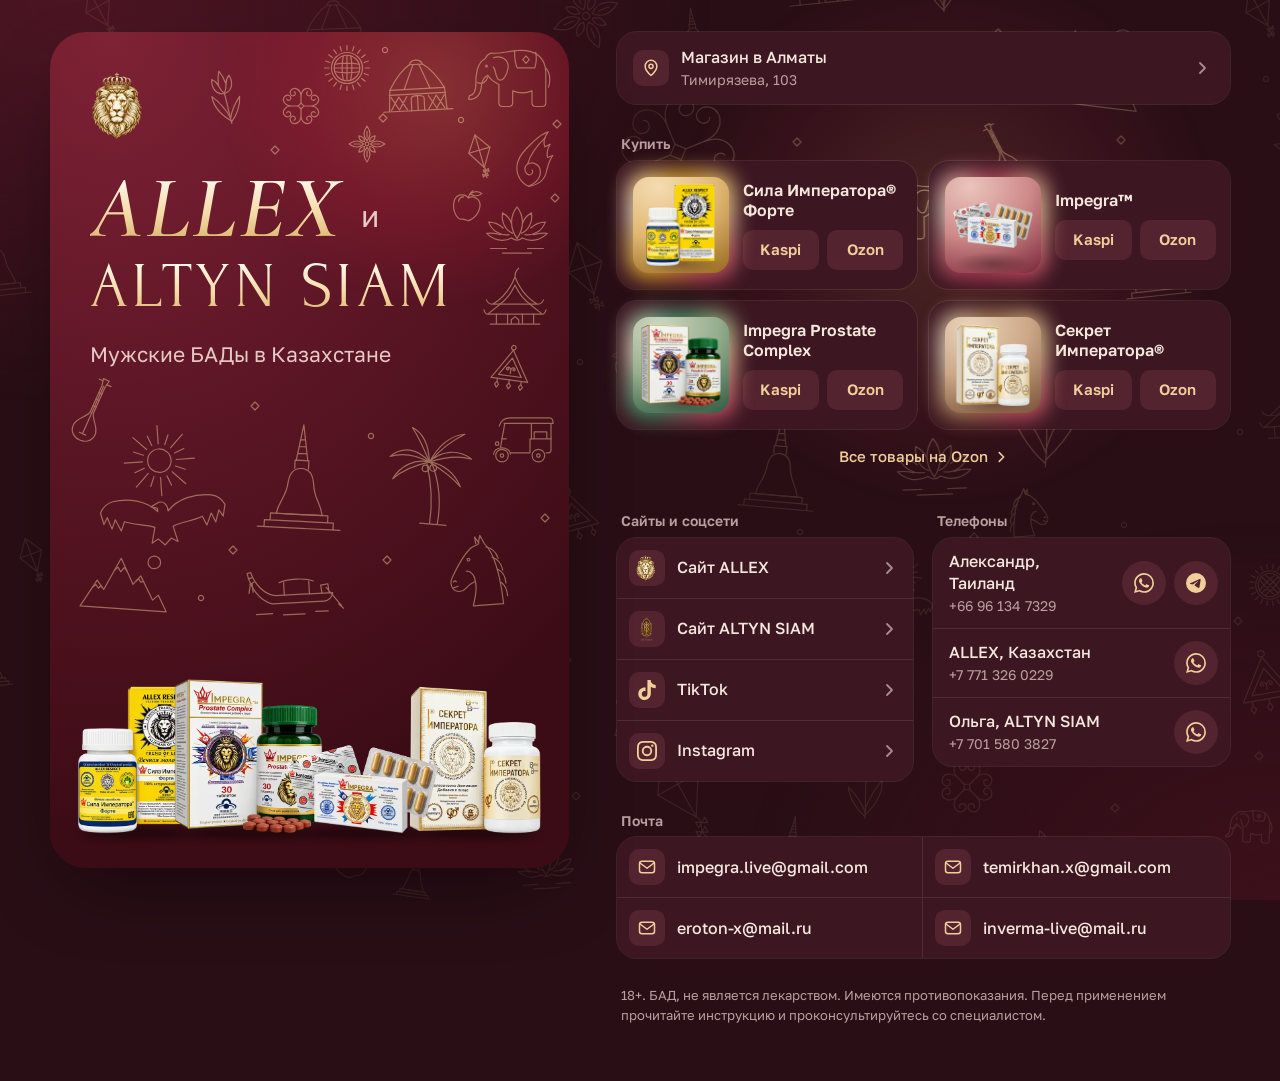
==== commit daf3f399: "Link hub v17: twenty Kazakh and Thai line motifs, varied ground" ====
--- a/go/index.html
+++ b/go/index.html
@@ -19,11 +19,11 @@
 <link rel="icon" type="image/png" href="img/favicon.png">
 <link rel="apple-touch-icon" href="img/apple-touch-icon.png">
 <style>
-@font-face{font-family:"Golos Text";font-weight:400 700;font-style:normal;unicode-range:U+400-4FF;font-display:swap;src:url([data-uri]) format("woff2")}
-@font-face{font-family:"Golos Text";font-weight:400 700;font-style:normal;unicode-range:U+0-3FF,U+2000-22FF;font-display:swap;src:url([data-uri]) format("woff2")}
-@font-face{font-family:"Cormorant Garamond";font-weight:600;font-style:italic;font-display:swap;src:url([data-uri]) format("woff2")}
-@font-face{font-family:"Forum";font-weight:400;font-style:normal;font-display:swap;src:url([data-uri]) format("woff2")}
-/* v16: the moving ribbons are gone. The ground is a still ornament of the two countries: Kazakh koshkar muiz and Thai prajam yam. desktop gets its own layout, phone unchanged. v14 night: dark mode in wine, not black or gray. Oxblood page, plum cards, foil gold for what you press */
+@font-face{font-family:"Golos Text";font-weight:400 700;font-style:normal;unicode-range:U+400-4FF;font-display:swap;src:url([data-uri]) format("woff2")}
+@font-face{font-family:"Golos Text";font-weight:400 700;font-style:normal;unicode-range:U+0-3FF,U+2000-22FF;font-display:swap;src:url([data-uri]) format("woff2")}
+@font-face{font-family:"Cormorant Garamond";font-weight:600;font-style:italic;font-display:swap;src:url([data-uri]) format("woff2")}
+@font-face{font-family:"Forum";font-weight:400;font-style:normal;font-display:swap;src:url([data-uri]) format("woff2")}
+/* v17: the checkerboard of two motifs is gone. The ground is a family of twenty hand-drawn gold motifs, ten Kazakh and ten Thai, at different sizes and turns. Each line draws itself in once on load, a tapped or hovered motif nods once, nothing loops. v16: the moving ribbons are gone. The ground is a still ornament of the two countries: Kazakh koshkar muiz and Thai prajam yam. desktop gets its own layout, phone unchanged. v14 night: dark mode in wine, not black or gray. Oxblood page, plum cards, foil gold for what you press */
 :root{--wine:#5a1524;--wine-hi:#7f2236;--wine-lo:#3c0c16;--ivory:#f4e8d8;--paper:#290e16;--card:#3c1722;--tile:#53232f;--ink:#f4e7db;--muted:#bb9fa0;--line:rgba(255,222,200,.10);--gold:#f0cf9a;--press:#2a0d14}
 *{box-sizing:border-box;margin:0;padding:0}
 html{-webkit-text-size-adjust:100%;background:var(--paper)}
@@ -46,11 +46,22 @@
 .hero p{margin-top:12px;font-size:17px;line-height:1.3;color:#e6c9c4}
 .hero{display:flow-root;position:relative;isolation:isolate}
 .hero picture{display:block}
-/* header ground: a slow warm light over a still ornament in the upper corner, Kazakh ram's horn and Thai lozenge flower, pressed like the foil on the packs */
+/* header ground: a slow warm light over gold hairline motifs of the two countries, pressed like the foil on the packs.
+   They are placed by hand round the lion and the title and never sit on the title or the packs */
 .bg{position:absolute;inset:0;z-index:-1;border-radius:inherit;overflow:hidden;pointer-events:none}
 .bg::before{content:"";position:absolute;right:-34%;top:-30%;width:118%;aspect-ratio:1;border-radius:50%;background:radial-gradient(closest-side,rgba(236,112,84,.30),rgba(190,36,58,.22) 44%,rgba(206,40,62,0) 72%);animation:glow 17s ease-in-out infinite alternate;will-change:transform}
 .orn{position:absolute;inset:0;width:100%;height:100%}
-.bg .orn{opacity:.34;-webkit-mask-image:radial-gradient(125% 92% at 100% 0%,#000 0%,rgba(0,0,0,.55) 42%,transparent 76%);mask-image:radial-gradient(125% 92% at 100% 0%,#000 0%,rgba(0,0,0,.55) 42%,transparent 76%)}
+.og,.act{fill:none;stroke:var(--gold);stroke-linecap:round;stroke-linejoin:round}
+.og{position:absolute;right:0;top:0;width:520px;height:720px;overflow:visible}
+.og use{opacity:.48}
+.og .d,.og .w{display:none}
+@media(max-width:379px){.og .n{display:none}}
+/* the one load moment: every line draws itself in, starting from the corner. After that the ornament is still */
+.og g{animation:draw 1.25s cubic-bezier(.45,0,.2,1) calc(.3s + var(--i)*60ms) backwards}
+@keyframes draw{from{stroke-dasharray:1 3;stroke-dashoffset:1.05}to{stroke-dasharray:1 3;stroke-dashoffset:0}}
+/* the answer to a tap or the pointer: that one motif lights up and nods once */
+.hit>use{animation:nod .85s ease-in-out}
+@keyframes nod{22%{opacity:1;transform:rotate(-9deg)}50%{opacity:1;transform:rotate(7deg)}76%{transform:rotate(-3deg)}}
 @keyframes glow{from{transform:none}to{transform:translate(-24%,16%) scale(1.16)}}
 .family{width:calc(100% + 24px);max-width:none;height:auto;margin:24px -12px -40px;position:relative}
 
@@ -110,7 +121,7 @@
 
 @keyframes stand{from{opacity:0;transform:translateY(14px)}to{opacity:1;transform:none}}
 .family{animation:stand .7s cubic-bezier(.2,.7,.2,1) .05s both}
-@media(prefers-reduced-motion:reduce){.family,.bg::before,.pic img,.pic::before,.prod::before,.prod.on::before{animation:none}.buy a,.btn,.btn svg{transition:none}}
+@media(prefers-reduced-motion:reduce){.family,.bg::before,.og g,.hit>use,.pic img,.pic::before,.prod::before,.prod.on::before{animation:none}.buy a,.btn,.btn svg{transition:none}}
 @media(min-width:520px){.page{padding-top:24px}.hero{border-radius:32px}}
 
 /* desktop: the page becomes a counter. The wine stage stays in view on the left, the shelf and contacts scroll on the right.
@@ -118,12 +129,16 @@
 .amb{display:none}
 @media(min-width:700px){
 .amb{display:block;position:fixed;inset:0;z-index:-1;overflow:hidden;pointer-events:none;background:radial-gradient(80% 72% at 6% 0%,#4d1524 0%,rgba(77,21,36,0) 62%),radial-gradient(70% 70% at 100% 100%,#3d101b 0%,rgba(61,16,27,0) 60%)}
-.amb>.orn{opacity:.085}
+.amb>.orn{opacity:.1;animation:rise 1.8s ease-out .2s backwards}
+@keyframes rise{from{opacity:0}}
+.act{position:absolute;inset:0;width:100%;height:100%}
+.act use{opacity:0}
 .spot{position:absolute;left:0;top:0;width:760px;height:760px;margin:-380px;border-radius:50%;background:radial-gradient(closest-side,rgba(244,160,112,.17),rgba(206,62,84,.09) 46%,rgba(206,62,84,0) 72%);transform:translate3d(var(--mx,74vw),var(--my,26vh),0);transition:transform .6s cubic-bezier(.2,.7,.2,1)}
 .lit{position:absolute;left:0;top:0;width:680px;height:680px;margin:-340px;border-radius:50%;overflow:hidden;-webkit-mask-image:radial-gradient(closest-side,#000 0%,rgba(0,0,0,.5) 48%,transparent 100%);mask-image:radial-gradient(closest-side,#000 0%,rgba(0,0,0,.5) 48%,transparent 100%);transform:translate3d(var(--mx,74vw),var(--my,26vh),0);transition:transform .6s cubic-bezier(.2,.7,.2,1)}
 .lit .orn{inset:auto;left:340px;top:340px;width:100vw;height:100vh;opacity:.5;transform:translate3d(calc(-1*var(--mx,74vw)),calc(-1*var(--my,26vh)),0);transition:transform .6s cubic-bezier(.2,.7,.2,1)}
 }
 @media(min-width:1000px){
+.og .d{display:inline}
 .page{width:min(100% - 64px,1180px);display:grid;grid-template-columns:minmax(0,11fr) minmax(0,13fr);column-gap:48px;align-items:start;padding:32px 0 56px}
 .hero{grid-row:1/3;position:sticky;top:32px;display:flex;flex-direction:column;height:calc(100vh - 64px);min-height:620px;max-height:880px;padding:40px 40px 0;border-radius:36px;box-shadow:0 30px 80px -30px rgba(10,2,4,.7)}
 .mark{width:66px}
@@ -147,7 +162,10 @@
 .group.duo>li:nth-child(odd){border-right:1px solid var(--line)}
 footer{grid-column:2;padding:28px 4px 0}
 }
-@media(prefers-reduced-motion:reduce){.spot,.lit,.lit .orn{transition:none}}
+@media(min-width:1240px){.og .w{display:inline}}
+@media(max-height:789px){.og .r1{display:none}}
+@media(max-height:859px){.og .r2{display:none}}
+@media(prefers-reduced-motion:reduce){.amb>.orn{animation:none}.spot,.lit,.lit .orn{transition:none}}
 </style>
 </head>
 <body>
@@ -159,16 +177,18 @@
 <symbol id="i-go" viewBox="0 0 16 16"><path d="M6 3l5 5-5 5"/></symbol>
 <symbol id="i-pin" viewBox="0 0 24 24"><path d="M12 21s-7-6.2-7-11.2A7 7 0 0 1 19 9.8C19 14.8 12 21 12 21z"/><circle cx="12" cy="10" r="2.5"/></symbol>
 <symbol id="i-mail" viewBox="0 0 24 24"><rect x="3" y="5" width="18" height="14" rx="3"/><path d="M4 7.5l8 6 8-6"/></symbol>
-<pattern id="orn" width="168" height="168" patternUnits="userSpaceOnUse"><g fill="none" stroke="#f0cf9a" stroke-width="1.2" stroke-linecap="round" stroke-linejoin="round"><g transform="translate(42 42) rotate(0)"><path d="M0 -5V-16C0 -30 12 -34 17 -28C21 -23 18 -17 13 -18C9 -19 9 -24 12 -25"/><path d="M0 -5V-16C0 -30 12 -34 17 -28C21 -23 18 -17 13 -18C9 -19 9 -24 12 -25" transform="scale(-1 1)"/></g><g transform="translate(42 42) rotate(90)"><path d="M0 -5V-16C0 -30 12 -34 17 -28C21 -23 18 -17 13 -18C9 -19 9 -24 12 -25"/><path d="M0 -5V-16C0 -30 12 -34 17 -28C21 -23 18 -17 13 -18C9 -19 9 -24 12 -25" transform="scale(-1 1)"/></g><g transform="translate(42 42) rotate(180)"><path d="M0 -5V-16C0 -30 12 -34 17 -28C21 -23 18 -17 13 -18C9 -19 9 -24 12 -25"/><path d="M0 -5V-16C0 -30 12 -34 17 -28C21 -23 18 -17 13 -18C9 -19 9 -24 12 -25" transform="scale(-1 1)"/></g><g transform="translate(42 42) rotate(270)"><path d="M0 -5V-16C0 -30 12 -34 17 -28C21 -23 18 -17 13 -18C9 -19 9 -24 12 -25"/><path d="M0 -5V-16C0 -30 12 -34 17 -28C21 -23 18 -17 13 -18C9 -19 9 -24 12 -25" transform="scale(-1 1)"/></g><g transform="translate(42 42)"><path d="M0 -5L5 0L0 5L-5 0Z"/></g><g transform="translate(126 126) rotate(0)"><path d="M0 -5V-16C0 -30 12 -34 17 -28C21 -23 18 -17 13 -18C9 -19 9 -24 12 -25"/><path d="M0 -5V-16C0 -30 12 -34 17 -28C21 -23 18 -17 13 -18C9 -19 9 -24 12 -25" transform="scale(-1 1)"/></g><g transform="translate(126 126) rotate(90)"><path d="M0 -5V-16C0 -30 12 -34 17 -28C21 -23 18 -17 13 -18C9 -19 9 -24 12 -25"/><path d="M0 -5V-16C0 -30 12 -34 17 -28C21 -23 18 -17 13 -18C9 -19 9 -24 12 -25" transform="scale(-1 1)"/></g><g transform="translate(126 126) rotate(180)"><path d="M0 -5V-16C0 -30 12 -34 17 -28C21 -23 18 -17 13 -18C9 -19 9 -24 12 -25"/><path d="M0 -5V-16C0 -30 12 -34 17 -28C21 -23 18 -17 13 -18C9 -19 9 -24 12 -25" transform="scale(-1 1)"/></g><g transform="translate(126 126) rotate(270)"><path d="M0 -5V-16C0 -30 12 -34 17 -28C21 -23 18 -17 13 -18C9 -19 9 -24 12 -25"/><path d="M0 -5V-16C0 -30 12 -34 17 -28C21 -23 18 -17 13 -18C9 -19 9 -24 12 -25" transform="scale(-1 1)"/></g><g transform="translate(126 126)"><path d="M0 -5L5 0L0 5L-5 0Z"/></g><g transform="translate(126 42) rotate(0)"><path d="M0 -6C7 -13 7 -21 0 -31C-7 -21 -7 -13 0 -6Z"/><path d="M0 -12V-22"/></g><g transform="translate(126 42) rotate(90)"><path d="M0 -6C7 -13 7 -21 0 -31C-7 -21 -7 -13 0 -6Z"/><path d="M0 -12V-22"/></g><g transform="translate(126 42) rotate(180)"><path d="M0 -6C7 -13 7 -21 0 -31C-7 -21 -7 -13 0 -6Z"/><path d="M0 -12V-22"/></g><g transform="translate(126 42) rotate(270)"><path d="M0 -6C7 -13 7 -21 0 -31C-7 -21 -7 -13 0 -6Z"/><path d="M0 -12V-22"/></g><g transform="translate(126 42) rotate(45)"><path d="M0 -6C4 -10 4 -15 0 -20C-4 -15 -4 -10 0 -6Z"/></g><g transform="translate(126 42) rotate(135)"><path d="M0 -6C4 -10 4 -15 0 -20C-4 -15 -4 -10 0 -6Z"/></g><g transform="translate(126 42) rotate(225)"><path d="M0 -6C4 -10 4 -15 0 -20C-4 -15 -4 -10 0 -6Z"/></g><g transform="translate(126 42) rotate(315)"><path d="M0 -6C4 -10 4 -15 0 -20C-4 -15 -4 -10 0 -6Z"/></g><circle cx="126" cy="42" r="3.2"/><g transform="translate(42 126) rotate(0)"><path d="M0 -6C7 -13 7 -21 0 -31C-7 -21 -7 -13 0 -6Z"/><path d="M0 -12V-22"/></g><g transform="translate(42 126) rotate(90)"><path d="M0 -6C7 -13 7 -21 0 -31C-7 -21 -7 -13 0 -6Z"/><path d="M0 -12V-22"/></g><g transform="translate(42 126) rotate(180)"><path d="M0 -6C7 -13 7 -21 0 -31C-7 -21 -7 -13 0 -6Z"/><path d="M0 -12V-22"/></g><g transform="translate(42 126) rotate(270)"><path d="M0 -6C7 -13 7 -21 0 -31C-7 -21 -7 -13 0 -6Z"/><path d="M0 -12V-22"/></g><g transform="translate(42 126) rotate(45)"><path d="M0 -6C4 -10 4 -15 0 -20C-4 -15 -4 -10 0 -6Z"/></g><g transform="translate(42 126) rotate(135)"><path d="M0 -6C4 -10 4 -15 0 -20C-4 -15 -4 -10 0 -6Z"/></g><g transform="translate(42 126) rotate(225)"><path d="M0 -6C4 -10 4 -15 0 -20C-4 -15 -4 -10 0 -6Z"/></g><g transform="translate(42 126) rotate(315)"><path d="M0 -6C4 -10 4 -15 0 -20C-4 -15 -4 -10 0 -6Z"/></g><circle cx="42" cy="126" r="3.2"/><g transform="translate(0 0)"><path d="M0 -4L4 0L0 4L-4 0Z"/></g><g transform="translate(168 0)"><path d="M0 -4L4 0L0 4L-4 0Z"/></g><g transform="translate(0 168)"><path d="M0 -4L4 0L0 4L-4 0Z"/></g><g transform="translate(168 168)"><path d="M0 -4L4 0L0 4L-4 0Z"/></g><g transform="translate(84 84)"><path d="M0 -4L4 0L0 4L-4 0Z"/></g></g></pattern>
+<defs><g id="ko"><path pathLength="1" d="M0-6.5L0-20.8C0-39 15.6-44.2 22.1-36.4C27.3-29.9 23.4-22.1 16.9-23.4C11.7-24.7 11.7-31.2 15.6-32.5M6.5 0L20.8 0C39 0 44.2 15.6 36.4 22.1C29.9 27.3 22.1 23.4 23.4 16.9C24.7 11.7 31.2 11.7 32.5 15.6M0 6.5L0 20.8C0 39-15.6 44.2-22.1 36.4C-27.3 29.9-23.4 22.1-16.9 23.4C-11.7 24.7-11.7 31.2-15.6 32.5M-6.5 0L-20.8 0C-39 0-44.2-15.6-36.4-22.1C-29.9-27.3-22.1-23.4-23.4-16.9C-24.7-11.7-31.2-11.7-32.5-15.6M0-6.5L0-20.8C0-39-15.6-44.2-22.1-36.4C-27.3-29.9-23.4-22.1-16.9-23.4C-11.7-24.7-11.7-31.2-15.6-32.5M6.5 0L20.8 0C39 0 44.2-15.6 36.4-22.1C29.9-27.3 22.1-23.4 23.4-16.9C24.7-11.7 31.2-11.7 32.5-15.6M0 6.5L0 20.8C0 39 15.6 44.2 22.1 36.4C27.3 29.9 23.4 22.1 16.9 23.4C11.7 24.7 11.7 31.2 15.6 32.5M-6.5 0L-20.8 0C-39 0-44.2 15.6-36.4 22.1C-29.9 27.3-22.1 23.4-23.4 16.9C-24.7 11.7-31.2 11.7-32.5 15.6"/><path pathLength="1" d="M0-6.5L6.5 0L0 6.5L-6.5 0Z"/></g><g id="tm"><path pathLength="1" d="M0 -36L37 24L-37 24Z"/><path pathLength="1" d="M0 -20L23 16L-23 16ZM0 10.7L0 5.6C0-.8 5.5-2.6 7.8 .1C9.7 2.4 8.3 5.2 6 4.7C4.1 4.3 4.1 2 5.5 1.5M0 10.7L0 5.6C0-.8-5.5-2.6-7.8 .1C-9.7 2.4-8.3 5.2-6 4.7C-4.1 4.3-4.1 2-5.5 1.5"/><path pathLength="1" d="M-4.5-41A4.5 4.5 0 1 0 4.5-41A4.5 4.5 0 1 0-4.5-41ZM-24 24L-24 30L-20 36L-24 42L-28 36L-24 30M0 24L0 30L4 36L0 42L-4 36L0 30M24 24L24 30L28 36L24 42L20 36L24 30"/></g><g id="sh"><path pathLength="1" d="M-31 0A31 31 0 1 0 31 0A31 31 0 1 0-31 0ZM-25.5 0A25.5 25.5 0 1 0 25.5 0A25.5 25.5 0 1 0-25.5 0Z"/><path pathLength="1" d="M0 -25.5L0 25.5M-25.5 0L25.5 0M7.5-24.4Q12 0 7.5 24.4M-7.5-24.4Q-12 0-7.5 24.4M24.4-7.5Q0-12-24.4-7.5M-24.4-7.5Q0-12 24.4-7.5M24.4 7.5Q0 12 -24.4 7.5"/><path pathLength="1" d="M0-36L0-45M11.1-34.2L13.9-42.8M21.2-29.1L26.5-36.4M29.1-21.2L36.4-26.5M34.2-11.1L42.8-13.9M36 0L45 0M34.2 11.1L42.8 13.9M29.1 21.2L36.4 26.5M21.2 29.1L26.5 36.4M11.1 34.2L13.9 42.8M0 36L0 45M-11.1 34.2L-13.9 42.8M-21.2 29.1L-26.5 36.4M-29.1 21.2L-36.4 26.5M-34.2 11.1L-42.8 13.9M-36 0L-45 0M-34.2-11.1L-42.8-13.9M-29.1-21.2L-36.4-26.5M-21.2-29.1L-26.5-36.4M-11.1-34.2L-13.9-42.8"/></g><g id="yu"><path pathLength="1" d="M-40 34L-38 4C-30 -10 -19 -24 -9 -30L9 -30C19 -24 30 -10 38 4L40 34M-48 34L48 34"/><path pathLength="1" d="M-9 -30C-7 -38 7 -38 9 -30M-38 4L38 4M-39 11L39 11M4-30L18 4M-4-30L-18 4"/><path pathLength="1" d="M-9 34L-9 17C-9 12 9 12 9 17L9 34M0 13.5L0 34M15 14L26 32M26 14L15 32M26 14L37 32M37 14L26 32M-15 14L-26 32M-26 14L-15 32M-26 14L-37 32M-37 14L-26 32"/></g><g id="do"><path pathLength="1" d="M-2.5 4C-4 13 -17 19 -17 31C-17 41 -9 47 0 47C9 47 17 41 17 31C17 19 4 13 2.5 4"/><path pathLength="1" d="M-2.5 4L-2.5 -37L-4.5 -47L4.5 -47L2.5 -37L2.5 4M-4 -44L-10 -44M4 -41L10 -41"/><path pathLength="1" d="M0 -37L0 37M-5 37L5 37M-2.5 -26L2.5 -26M-2.5 -16L2.5 -16M-2.5 -6L2.5 -6"/></g><g id="se"><path pathLength="1" d="M-9-18A9 9 0 1 0 9-18A9 9 0 1 0-9-18ZM0-31L0-45M5-30L8-37.4M9.2-27.2L19.1-37.1M12-23L19.4-26M13-18L27-18M12-13L19.4-10M9.2-8.8L19.1 1.1M5-6L8 1.4M0-5L0 9M-5-6L-8 1.4M-9.2-8.8L-19.1 1.1M-12-13L-19.4-10M-13-18L-27-18M-12-23L-19.4-26M-9.2-27.2L-19.1-37.1M-5-30L-8-37.4"/><path pathLength="1" d="M-4 21C-12 12 -26 9 -38 11C-43 12 -46 15 -48 19L-46 28L-43 23L-40 32L-37 25L-33 34L-30 27C-23 30 -14 30 -7 33L-10 45L-5 42L0 47L5 42L10 45L7 33C14 30 23 30 30 27L33 34L37 25L40 32L43 23L46 28L48 19C46 15 43 12 38 11C26 9 12 12 4 21C4 16 1 13 -3 14L-9 17L-4 18.5Z"/></g><g id="tu"><path pathLength="1" d="M-14 -30C-18 -16 -12 -4 0 -4C12 -4 18 -16 14 -30C10 -27 7 -22 6 -18C5 -27 3 -34 0 -40C-3 -34 -5 -27 -6 -18C-7 -22 -10 -27 -14 -30Z"/><path pathLength="1" d="M-6 -18C-5 -12 -3 -8 0 -4M6 -18C5 -12 3 -8 0 -4M0 -4C1 10 -1 26 0 44"/><path pathLength="1" d="M0 40C-10 30 -22 14 -20 -4C-12 6 -4 20 0 34M0 42C10 34 20 20 22 6C13 14 5 24 0 36"/></g><g id="al"><path pathLength="1" d="M-48 30L-31 0L-23 10L-6 -26L9 2L17 -8L32 18L38 12L48 30Z"/><path pathLength="1" d="M-12.6 -12L-9 -16L-5.5 -11L-2 -16L1.5 -12M-35.5 8L-32 5L-29 9L-26.5 6L-24.6 8M12.2 -2L15 -4.5L17.5 -1L20.5 -2"/><path pathLength="1" d="M24-24A7 7 0 1 0 38-24A7 7 0 1 0 24-24Z"/></g><g id="ap"><path pathLength="1" d="M0 -14C-8 -22 -30 -20 -30 2C-30 22 -14 40 -4 36C-1 35 1 35 4 36C14 40 30 22 30 2C30 -20 8 -22 0 -14Z"/><path pathLength="1" d="M0 -14C0 -22 3 -28 7 -32M3 -24C10 -34 22 -34 28 -30C22 -22 10 -20 3 -24ZM-20 -2C-20 -8 -16 -13 -11 -14"/></g><g id="ho"><path pathLength="1" d="M4 -36L7 -48L12 -37C22 -26 30 -2 32 44L-8 44C-4 32 -1 22 -3 12C-8 14 -13 17 -17 21C-21 25 -28 25 -32 21C-36 17 -36 10 -33 5C-27 -6 -18 -22 -6 -32C-2 -34 1 -36 4 -36Z"/><path pathLength="1" d="M-11.8-17A1.8 1.8 0 1 0-8.2-17A1.8 1.8 0 1 0-11.8-17ZM-3 12C-3 4 -8 -2 -14 -2M-32 11C-31 9 -29 9 -28 11M-33 19L-26 17M1 -37L0 -46L5 -38"/><path pathLength="1" d="M14 -32C22 -30 27 -24 29 -16M21 -18C29 -15 33 -8 34 0M27 -2C34 2 37 9 37 17M31 16C36 20 38 27 38 34"/></g><g id="pj"><path pathLength="1" d="M0-8.3C9.7-17.9 9.7-29 0-42.8C-9.7-29-9.7-17.9 0-8.3ZM8.3 0C17.9 9.7 29 9.7 42.8 0C29-9.7 17.9-9.7 8.3 0ZM0 8.3C-9.7 17.9-9.7 29 0 42.8C9.7 29 9.7 17.9 0 8.3ZM-8.3 0C-17.9-9.7-29-9.7-42.8 0C-29 9.7-17.9 9.7-8.3 0Z"/><path pathLength="1" d="M0-16.6L0-30.4M16.6 0L30.4 0M0 16.6L0 30.4M-16.6 0L-30.4 0M5.9-5.9C13.7-5.9 18.5-10.7 19.5-19.5C10.7-18.5 5.9-13.7 5.9-5.9ZM5.9 5.9C5.9 13.7 10.7 18.5 19.5 19.5C18.5 10.7 13.7 5.9 5.9 5.9ZM-5.9 5.9C-13.7 5.9-18.5 10.7-19.5 19.5C-10.7 18.5-5.9 13.7-5.9 5.9ZM-5.9-5.9C-5.9-13.7-10.7-18.5-19.5-19.5C-18.5-10.7-13.7-5.9-5.9-5.9ZM-4.4 0A4.4 4.4 0 1 0 4.4 0A4.4 4.4 0 1 0-4.4 0Z"/></g><g id="kn"><path pathLength="1" d="M-6 42C-22 36 -30 20 -26 4C-23 -10 -12 -20 -4 -30C2 -37 8 -42 16 -46C10 -36 10 -28 13 -22L21 -27C17 -19 17 -12 19 -6L27 -10C22 -2 21 8 20 14C19 26 12 38 -6 42Z"/><path pathLength="1" d="M-6 42C6 36 12 26 10 16C8 6 -4 2 -11 8C-17 13 -14 23 -7 24C-2 24 0 19 -3 16M-11 8C-8 -8 0 -22 12 -36"/></g><g id="el"><path pathLength="1" d="M-18-27C-8-26 0-30 12-30C28-30 39-23 40-7L40 27Q40 31 36 31L29 31Q25 31 25 27L25 14C18 17 11 17 4 14L4 27Q4 31 0 31L-7 31Q-11 31-11 27L-11 7C-15 5-20 2-23-3C-27-1-29.5 3-30 9C-31 19-36 24-44 23L-43 19C-38 19-36 13-36 5C-36-7-34-17-26-21C-24-25-21-27-18-27Z"/><path pathLength="1" d="M-17-22C-8-25 0-20-1-11C-2-3-7 4-11 2C-15 0-14-9-17-12M40-11C45-5 45 3 43 10M-23-1C-25 5-30 7-34 5M-25.5-13A1 1 0 1 0-23.5-13A1 1 0 1 0-25.5-13Z"/><path pathLength="1" d="M6-30C6-21 7-15 9-11L28-11C30-17 30-23 29-28M18.5-24L22-20L18.5-16L15-20Z"/></g><g id="lo"><path pathLength="1" d="M0 -38C11 -24 11 -6 0 10C-11 -6 -11 -24 0 -38Z"/><path pathLength="1" d="M6.5 2C17-2 24-14 22-29C15-25 10-19 8.5-13M-6.5 2C-17-2-24-14-22-29C-15-25-10-19-8.5-13M12 4C26 6 38-2 43-15C34-15 26-11 21-6M-12 4C-26 6-38-2-43-15C-34-15-26-11-21-6"/><path pathLength="1" d="M8 9C22 16 36 12 46 2C38 1 31 2 25 4M-8 9C-22 16-36 12-46 2C-38 1-31 2-25 4M-8 9C-3 13 3 13 8 9M-40 25L-16 25M16 25L40 25M-22 32L22 32"/></g><g id="ch"><path pathLength="1" d="M-20 30C-18 18 -12 16 -11 2C-10 -6 -6 -10 0 -10C6 -10 10 -6 11 2C12 16 18 18 20 30Z"/><path pathLength="1" d="M-6 -10L-6 -17L6 -17L6 -10M-5 -17L0 -48L5 -17M-4 -23L4 -23M-3 -29L3 -29M-2 -35L2 -35"/><path pathLength="1" d="M-25 36L-25 30L25 30L25 36M-30 42L-30 36L30 36L30 42M-36 42L36 42"/></g><g id="wa"><path pathLength="1" d="M-36 10C-22 2 -8 -14 0 -34C8 -14 22 2 36 10ZM0 -34C0 -40 2 -45 6 -48M36 10C40 10 44 8 46 3M-36 10C-40 10-44 8-46 3"/><path pathLength="1" d="M-25 10C-15 4 -6 -8 0 -21C6 -8 15 4 25 10M24 10L44 26C47 26 49 23 50 19M-24 10L-44 26C-47 26-49 23-50 19M-44 26L44 26"/><path pathLength="1" d="M30 26L30 42M12 26L12 42M-30 26L-30 42M-12 26L-12 42M-40 42L40 42M-6 42L-6 35L0 30L6 35L6 42"/></g><g id="tt"><path pathLength="1" d="M-34 -14C-32 -22 -26 -26 -18 -26L38 -26C42 -26 43 -22 43 -18L-27 -18M-26 -18L-30 4M40 4L40 -18M12 4L12 -18"/><path pathLength="1" d="M-42 26C-42 14 -18 14 -18 26M-32 16L-30 4L-24 4M-18 24L10 24L10 4L40 4L40 20C40 23 38 24 36 24L33 24M16 4L16 -6L34 -6L34 4"/><path pathLength="1" d="M-39 28A9 9 0 1 0-21 28A9 9 0 1 0-39 28ZM13 28A9 9 0 1 0 31 28A9 9 0 1 0 13 28ZM-32.5 28A2.5 2.5 0 1 0-27.5 28A2.5 2.5 0 1 0-32.5 28ZM19.5 28A2.5 2.5 0 1 0 24.5 28A2.5 2.5 0 1 0 19.5 28ZM-39.5 11A2.5 2.5 0 1 0-34.5 11A2.5 2.5 0 1 0-39.5 11Z"/></g><g id="bo"><path pathLength="1" d="M37.4 8.5L-20.2 8.5C-31 6.7-40-3.2-43.6-15.8L-47.2-14.9C-44.5-.5-36.4 13-23.8 16.6L28.4 16.6C32.9 16.6 36.5 13 37.4 8.5Z"/><path pathLength="1" d="M-11.2 8.5L-11.2-4.1M14 8.5L14-4.1M-15.7-4.1C-7.6-7.7 10.4-7.7 18.5-4.1M-46.3-9.5L-42.7-10.4M-45-4.1L-40.9-5.9M-44.5-4.1L-46.3 4.9M-42.7-5L-42.2 4"/><path pathLength="1" d="M26.6 8.5L25.7 .4L32.9-.5L33.8 8.5M31.1 3.1L45.5 22M42.8 20.2L47.3 24.7M-40 26.5L-23.8 26.5M-13 28.3L8.6 28.3M19.4 26.5L32 26.5"/></g><g id="ki"><path pathLength="1" d="M0 -44L22 -12L0 24L-22 -12Z"/><path pathLength="1" d="M0 -44L0 24M-22 -12L22 -12M0 24C6 30 -6 37 0 45"/><path pathLength="1" d="M2 31L-3 28L-3 34ZM2 31L7 28L7 34ZM-2 39L-7 36L-7 42ZM-2 39L3 36L3 42Z"/></g><g id="pa"><path pathLength="1" d="M-4 44C-6 24 -2 4 6 -12M3 44C2 26 4 8 10 -10M-12 44L12 44"/><path pathLength="1" d="M8 -12C-2 -24 -18 -26 -30 -18C-20 -20 -6 -18 8 -12M8 -12C0 -30 -10 -38 -22 -40C-12 -34 -2 -26 8 -12M8 -12C10 -28 16 -38 26 -42C20 -34 14 -24 8 -12"/><path pathLength="1" d="M8 -12C20 -24 34 -24 44 -14C34 -18 22 -18 8 -12M8 -12C22 -14 34 -6 40 6C32 -2 22 -8 8 -12M8 -12C-4 -12 -16 -4 -22 8C-14 0 -4 -6 8 -12M1-7A3 3 0 1 0 7-7A3 3 0 1 0 1-7ZM8-6A3 3 0 1 0 14-6A3 3 0 1 0 8-6Z"/></g><path id="nd" pathLength="1" d="M0 -4L4 0L0 4L-4 0Z"/><path id="nr" pathLength="1" d="M-2.6 0A2.6 2.6 0 1 0 2.6 0A2.6 2.6 0 1 0-2.6 0Z"/></defs>
+<pattern id="orn" width="1160" height="1200" patternUnits="userSpaceOnUse"><g fill="none" stroke="#f0cf9a" stroke-linecap="round" stroke-linejoin="round"><g stroke-width="2.61"><use href="#ap" transform="translate(629 365)rotate(-18)scale(-.46 .46)"/><use href="#pj" transform="translate(1047 849)rotate(-22)scale(.46)"/><use href="#sh" transform="translate(110 585)rotate(45)scale(.46)"/><use href="#ko" transform="translate(356 533)scale(.46)"/><use href="#sh" transform="translate(926 1091)scale(.46)"/><use href="#ko" transform="translate(39 1145)rotate(22)scale(.46)"/><use href="#sh" transform="translate(786 187)rotate(22)scale(.46)"/><use href="#ko" transform="translate(159 617)rotate(22)scale(.46)"/><use href="#ap" transform="translate(124 1140)scale(.46)"/><use href="#pj" transform="translate(982 1116)rotate(22)scale(.46)"/></g><g stroke-width="2.31"><use href="#do" transform="translate(392 88)rotate(-27)scale(.52)"/><use href="#do" transform="translate(762 901)rotate(33)scale(-.52 .52)"/><use href="#ch" transform="translate(693 33)rotate(-6)scale(.52)"/><use href="#el" transform="translate(89 826)rotate(3)scale(.52)"/><use href="#ki" transform="translate(33 560)rotate(-20)scale(.52)"/><use href="#lo" transform="translate(1045 1054)scale(.52)"/><use href="#ho" transform="translate(1029 513)rotate(-4)scale(-.52 .52)"/><use href="#kn" transform="translate(677 256)rotate(-15)scale(-.52 .52)"/><use href="#kn" transform="translate(761 1047)rotate(9)scale(.52)"/><use href="#pa" transform="translate(971 70)rotate(1)scale(.52)"/><use href="#ch" transform="translate(415 875)rotate(8)scale(.52)"/><use href="#kn" transform="translate(399 792)rotate(-10)scale(.52)"/><use href="#ch" transform="translate(792 841)rotate(8)scale(.52)"/><use href="#el" transform="translate(856 1051)rotate(8)scale(.52)"/><use href="#pj" transform="translate(749 566)rotate(22)scale(.52)"/></g><g stroke-width="2"><use href="#tm" transform="translate(574 515)rotate(-15)scale(.6)"/><use href="#tu" transform="translate(367 932)rotate(-12)scale(.6)"/><use href="#pa" transform="translate(837 661)rotate(-5)scale(-.6 .6)"/><use href="#ki" transform="translate(101 13)rotate(-28)scale(.6)"/><use href="#ki" transform="translate(101 1213)rotate(-28)scale(.6)"/><use href="#al" transform="translate(641 714)rotate(-7)scale(-.6 .6)"/><use href="#ho" transform="translate(441 184)rotate(-4)scale(.6)"/><use href="#ko" transform="translate(967 787)rotate(45)scale(.6)"/><use href="#al" transform="translate(218 391)rotate(7)scale(.6)"/><use href="#ch" transform="translate(-11 661)rotate(-5)scale(.6)"/><use href="#ch" transform="translate(1149 661)rotate(-5)scale(.6)"/><use href="#el" transform="translate(480 259)rotate(6)scale(.6)"/><use href="#lo" transform="translate(546 869)rotate(-3)scale(.6)"/><use href="#tu" transform="translate(943 -15)rotate(-2)scale(-.6 .6)"/><use href="#tu" transform="translate(943 1185)rotate(-2)scale(-.6 .6)"/><use href="#ap" transform="translate(350 855)rotate(-14)scale(.6)"/><use href="#tm" transform="translate(930 878)rotate(3)scale(.6)"/><use href="#do" transform="translate(1000 150)rotate(-27)scale(-.6 .6)"/></g><g stroke-width="1.71"><use href="#do" transform="translate(172 947)rotate(29)scale(.7)"/><use href="#yu" transform="translate(884 355)rotate(5)scale(.7)"/><use href="#tm" transform="translate(106 682)rotate(-10)scale(.7)"/><use href="#el" transform="translate(512 941)rotate(6)scale(.7)"/><use href="#yu" transform="translate(334 26)rotate(-2)scale(.7)"/><use href="#yu" transform="translate(334 1226)rotate(-2)scale(.7)"/><use href="#wa" transform="translate(134 407)rotate(-4)scale(.7)"/><use href="#ko" transform="translate(157 273)scale(.7)"/><use href="#al" transform="translate(502 54)rotate(5)scale(.7)"/><use href="#se" transform="translate(901 588)rotate(8)scale(.7)"/></g><g stroke-width="1.5"><use href="#pj" transform="translate(586 16)rotate(-22)scale(.8)"/><use href="#pj" transform="translate(586 1216)rotate(-22)scale(.8)"/><use href="#sh" transform="translate(354 351)rotate(22)scale(.8)"/><use href="#lo" transform="translate(934 469)rotate(-2)scale(.8)"/><use href="#ki" transform="translate(588 276)rotate(-18)scale(-.8 .8)"/><use href="#tu" transform="translate(866 783)rotate(2)scale(-.8 .8)"/><use href="#bo" transform="translate(836 961)rotate(-2)scale(-.8 .8)"/><use href="#sh" transform="translate(527 699)scale(.8)"/><use href="#tt" transform="translate(226 1157)rotate(-6)scale(.8)"/><use href="#ap" transform="translate(957 958)rotate(7)scale(-.8 .8)"/></g><g stroke-width="1.33"><use href="#el" transform="translate(914 211)rotate(-1)scale(-.9 .9)"/><use href="#kn" transform="translate(360 1127)rotate(-8)scale(.9)"/><use href="#ch" transform="translate(-5 258)rotate(-6)scale(.9)"/><use href="#ch" transform="translate(1155 258)rotate(-6)scale(.9)"/><use href="#pa" transform="translate(346 221)rotate(2)scale(.9)"/><use href="#ho" transform="translate(677 974)rotate(4)scale(.9)"/><use href="#pj" transform="translate(302 665)rotate(22)scale(.9)"/></g><g stroke-width="1.14"><use href="#wa" transform="translate(827 -42)rotate(-6)scale(1.05)"/><use href="#wa" transform="translate(827 1158)rotate(-6)scale(1.05)"/><use href="#ki" transform="translate(684 795)rotate(-29)scale(1.05)"/><use href="#bo" transform="translate(242 826)rotate(-1)scale(-1.05 1.05)"/><use href="#ch" transform="translate(779 464)rotate(5)scale(1.05)"/><use href="#se" transform="translate(210 1048)rotate(2)scale(-1.05 1.05)"/><use href="#pa" transform="translate(414 657)rotate(-6)scale(-1.05 1.05)"/></g><g stroke-width=".92"><use href="#kn" transform="translate(1033 677)rotate(12)scale(-1.3 1.3)"/><use href="#ko" transform="translate(678 152)rotate(-22)scale(1.3)"/><use href="#al" transform="translate(1079 65)rotate(7)scale(1.3)"/><use href="#ap" transform="translate(267 484)rotate(-17)scale(1.3)"/></g><g stroke-width=".75"><use href="#tt" transform="translate(486 409)rotate(1)scale(1.6)"/></g><g stroke-width=".69"><use href="#ho" transform="translate(-23 965)scale(1.75)"/><use href="#ho" transform="translate(1137 965)scale(1.75)"/><use href="#tu" transform="translate(1048 390)rotate(2)scale(-1.75 1.75)"/><use href="#tm" transform="translate(518 1076)rotate(2)scale(1.75)"/><use href="#lo" transform="translate(194 134)rotate(-5)scale(1.75)"/></g><g stroke-width="1.2"><use href="#nd" x="1115" y="808"/><use href="#nr" x="276" y="1000"/><use href="#nr" x="318" y="833"/><use href="#nd" x="700" y="1165"/><use href="#nd" x="576" y="796"/><use href="#nd" x="457" y="966"/><use href="#nd" x="196" y="541"/><use href="#nd" x="654" y="549"/><use href="#nd" x="842" y="306"/><use href="#nd" x="144" y="1039"/><use href="#nd" x="441" y="528"/><use href="#nd" x="1155" y="1176"/><use href="#nd" x="1054" y="261"/><use href="#nd" x="102" y="922"/><use href="#nd" x="1121" y="140"/><use href="#nd" x="1025" y="967"/><use href="#nd" x="350" y="449"/><use href="#nd" x="690" y="674"/><use href="#nd" x="528" y="163"/><use href="#nd" x="247" y="244"/><use href="#nd" x="998" y="33"/><use href="#nd" x="797" y="142"/><use href="#nr" x="800" y="532"/><use href="#nr" x="708" y="422"/><use href="#nd" x="681" y="911"/><use href="#nr" x="580" y="362"/><use href="#nr" x="234" y="679"/><use href="#nr" x="899" y="996"/><use href="#nd" x="901" y="725"/><use href="#nr" x="1124" y="525"/><use href="#nr" x="106" y="79"/><use href="#nd" x="99" y="756"/><use href="#nd" x="974" y="537"/><use href="#nd" x="477" y="1166"/><use href="#nd" x="340" y="149"/><use href="#nd" x="1159" y="339"/><use href="#nd" x="567" y="660"/><use href="#nd" x="431" y="238"/><use href="#nd" x="78" y="621"/><use href="#nd" x="437" y="727"/><use href="#nr" x="914" y="409"/><use href="#nd" x="351" y="635"/><use href="#nd" x="641" y="1054"/><use href="#nd" x="831" y="870"/><use href="#nr" x="232" y="44"/><use href="#nr" x="80" y="432"/><use href="#nr" x="56" y="216"/><use href="#nd" x="635" y="74"/><use href="#nd" x="1038" y="1094"/><use href="#nd" x="378" y="1064"/><use href="#nd" x="969" y="844"/><use href="#nd" x="18" y="1060"/><use href="#nr" x="871" y="46"/><use href="#nd" x="268" y="1121"/><use href="#nr" x="257" y="362"/><use href="#nr" x="901" y="1121"/><use href="#nr" x="714" y="273"/><use href="#nd" x="787" y="1083"/><use href="#nd" x="784" y="748"/><use href="#nr" x="145" y="323"/></g></g></pattern>
 </svg>
 <div class="amb" aria-hidden="true">
  <svg class="orn" width="100%" height="100%"><rect width="100%" height="100%" fill="url(#orn)"/></svg>
  <i class="spot"></i>
  <div class="lit"><svg class="orn" width="100%" height="100%"><rect width="100%" height="100%" fill="url(#orn)"/></svg></div>
+ <svg class="act"><g><use/></g><g><use/></g><g><use/></g></svg>
 </div>
 <div class="page">
 <header class="hero">
- <div class="bg" aria-hidden="true"><svg class="orn" width="100%" height="100%"><rect width="100%" height="100%" fill="url(#orn)"/></svg></div>
+ <div class="bg" aria-hidden="true"><svg class="og" width="520" height="720" stroke-width="1.2"><g transform="translate(460 46)scale(.92)" stroke-width="1.3" style="--i:0"><use href="#el"/></g><g transform="translate(368 54)rotate(-3)scale(.72)" stroke-width="1.67" style="--i:5"><use href="#yu"/></g><g transform="translate(298 36)scale(.5)" stroke-width="2.4" style="--i:11"><use href="#sh"/></g><g transform="translate(252 74)scale(.44)" stroke-width="2.73" style="--i:14"><use href="#ko"/></g><g transform="translate(486 128)rotate(6)scale(.64)" stroke-width="1.88" style="--i:2"><use href="#kn"/></g><g transform="translate(432 124)rotate(-16)scale(.5)" stroke-width="2.4" style="--i:4"><use href="#ki"/></g><g class="n" transform="translate(418 172)rotate(12)scale(.44)" stroke-width="2.73" style="--i:8"><use href="#ap"/></g><g transform="translate(468 200)scale(.66)" stroke-width="1.82" style="--i:10"><use href="#lo"/></g><g transform="translate(334 86)scale(1)" style="--i:9"><use href="#nd"/></g><g transform="translate(412 88)scale(1)" style="--i:3"><use href="#nr"/></g><g transform="translate(508 92)scale(1)" style="--i:1"><use href="#nd"/></g><g transform="translate(336 18)scale(1)" style="--i:7"><use href="#nr"/></g><g transform="translate(506 166)scale(1)" style="--i:6"><use href="#nd"/></g><g class="w" transform="translate(176 64)rotate(-14)scale(.64)" stroke-width="1.88" style="--i:17"><use href="#tu"/></g><g class="d" transform="translate(318 112)scale(.42)" stroke-width="2.86" style="--i:12"><use href="#pj"/></g><g class="d" transform="translate(226 118)scale(1)" style="--i:15"><use href="#nd"/></g><g class="w" transform="translate(466 266)scale(.62)" stroke-width="1.94" style="--i:13"><use href="#wa"/></g><g class="w" transform="translate(462 336)rotate(8)scale(.5)" stroke-width="2.4" style="--i:16"><use href="#tm"/></g><g class="w r1" transform="translate(44 378)rotate(24)scale(.7)" stroke-width="1.71" style="--i:26"><use href="#do"/></g><g class="d r1" transform="translate(206 374)scale(1)" style="--i:22"><use href="#nd"/></g><g class="w r1" transform="translate(112 452)rotate(-4)scale(1.3)" stroke-width=".92" style="--i:27"><use href="#se"/></g><g class="d r1" transform="translate(252 448)rotate(3)scale(1.15)" stroke-width="1.04" style="--i:23"><use href="#ch"/></g><g class="d r1" transform="translate(388 444)rotate(5)scale(-1.1 1.1)" stroke-width="1.09" style="--i:20"><use href="#pa"/></g><g class="d r1" transform="translate(474 404)scale(.7)" stroke-width="1.71" style="--i:18"><use href="#tt"/></g><g class="d r1" transform="translate(322 404)scale(1)" style="--i:19"><use href="#nr"/></g><g class="d r2" transform="translate(184 518)scale(1)" style="--i:28"><use href="#nd"/></g><g class="w r2" transform="translate(76 550)rotate(4)scale(.9)" stroke-width="1.33" style="--i:31"><use href="#al"/></g><g class="d r2" transform="translate(152 566)scale(1)" style="--i:30"><use href="#nr"/></g><g class="d r2" transform="translate(246 554)rotate(-3)scale(1)" style="--i:29"><use href="#bo"/></g><g class="d r2" transform="translate(338 528)scale(1)" style="--i:25"><use href="#nd"/></g><g class="d r2" transform="translate(428 540)rotate(-4)scale(.76)" stroke-width="1.58" style="--i:24"><use href="#ho"/></g><g class="d r1" transform="translate(496 486)scale(1)" style="--i:21"><use href="#nd"/></g></svg></div>
  <picture><source srcset="img/lion.avif" type="image/avif"><img class="mark" src="img/lion.webp" alt="" width="52" height="64"></picture>
  <h1><span class="bn ax">ALLEX</span><i>и</i><br><span class="bn as">ALTYN SIAM</span></h1>
  <p>Мужские БАДы в Казахстане</p>
@@ -226,6 +246,6 @@
 <footer>18+. БАД, не является лекарством. Имеются противопоказания. Перед применением прочитайте инструкцию и проконсультируйтесь со специалистом.</footer>
 </div>
 <script>(function(){if(!("IntersectionObserver"in window))return;document.documentElement.classList.add("js");var o=new IntersectionObserver(function(a){a.forEach(function(e){if(e.isIntersecting){e.target.classList.add("on");o.unobserve(e.target)}})},{threshold:.6});document.querySelectorAll(".prod").forEach(function(p){o.observe(p)})})()</script>
-<script>(function(){var a=document.querySelector(".amb");if(!a||!window.matchMedia||!matchMedia("(hover:hover) and (min-width:700px)").matches||matchMedia("(prefers-reduced-motion:reduce)").matches)return;var x=0,y=0,q=0;addEventListener("pointermove",function(e){x=e.clientX;y=e.clientY;if(!q)q=requestAnimationFrame(function(){q=0;a.style.setProperty("--mx",x+"px");a.style.setProperty("--my",y+"px")})},{passive:true})})()</script>
+<script>(function(){if(!window.matchMedia||matchMedia("(prefers-reduced-motion:reduce)").matches)return;function nod(g){g.classList.remove("hit");g.getBoundingClientRect();g.classList.add("hit")}var h=document.querySelector(".hero"),G=[].slice.call(document.querySelectorAll(".og g")),cur;function at(e){for(var i=G.length,b;i--;){b=G[i].getBoundingClientRect();if(b.width&&e.clientX>b.left-8&&e.clientX<b.right+8&&e.clientY>b.top-8&&e.clientY<b.bottom+8)return G[i]}}h.addEventListener("pointerdown",function(e){var g=at(e);if(g)nod(g)},{passive:true});h.addEventListener("pointermove",function(e){if(e.pointerType!="mouse")return;var g=at(e);if(g&&g!=cur)nod(g);cur=g},{passive:true});var a=document.querySelector(".amb");if(!a||!matchMedia("(hover:hover) and (min-width:700px)").matches)return;var P=[].map.call(document.querySelectorAll("#orn use[transform]"),function(u){var t=u.getAttribute("transform"),m=t.match(/-?[\d.]+/g);return[+m[0],+m[1],t.slice(t.indexOf(")")+1),Math.abs(+m[m.length-1]),u.getAttribute("href")]}),A=a.querySelectorAll(".act g"),k=0,last=-1,x=0,y=0,q=0;function spark(){var tx=x%1160,ty=y%1200,i=P.length,d,g;while(i--){d=P[i];if(Math.abs(tx-d[0])<d[3]*38&&Math.abs(ty-d[1])<d[3]*38){if(i!=last){last=i;g=A[k++%3];g.setAttribute("transform","translate("+(x-tx+d[0])+" "+(y-ty+d[1])+")"+d[2]);g.setAttribute("stroke-width",1.3/d[3]);g.firstChild.setAttribute("href",d[4]);nod(g)}return}}last=-1}addEventListener("pointermove",function(e){x=e.clientX;y=e.clientY;if(!q)q=requestAnimationFrame(function(){q=0;a.style.setProperty("--mx",x+"px");a.style.setProperty("--my",y+"px");spark()})},{passive:true})})()</script>
 </body>
 </html>
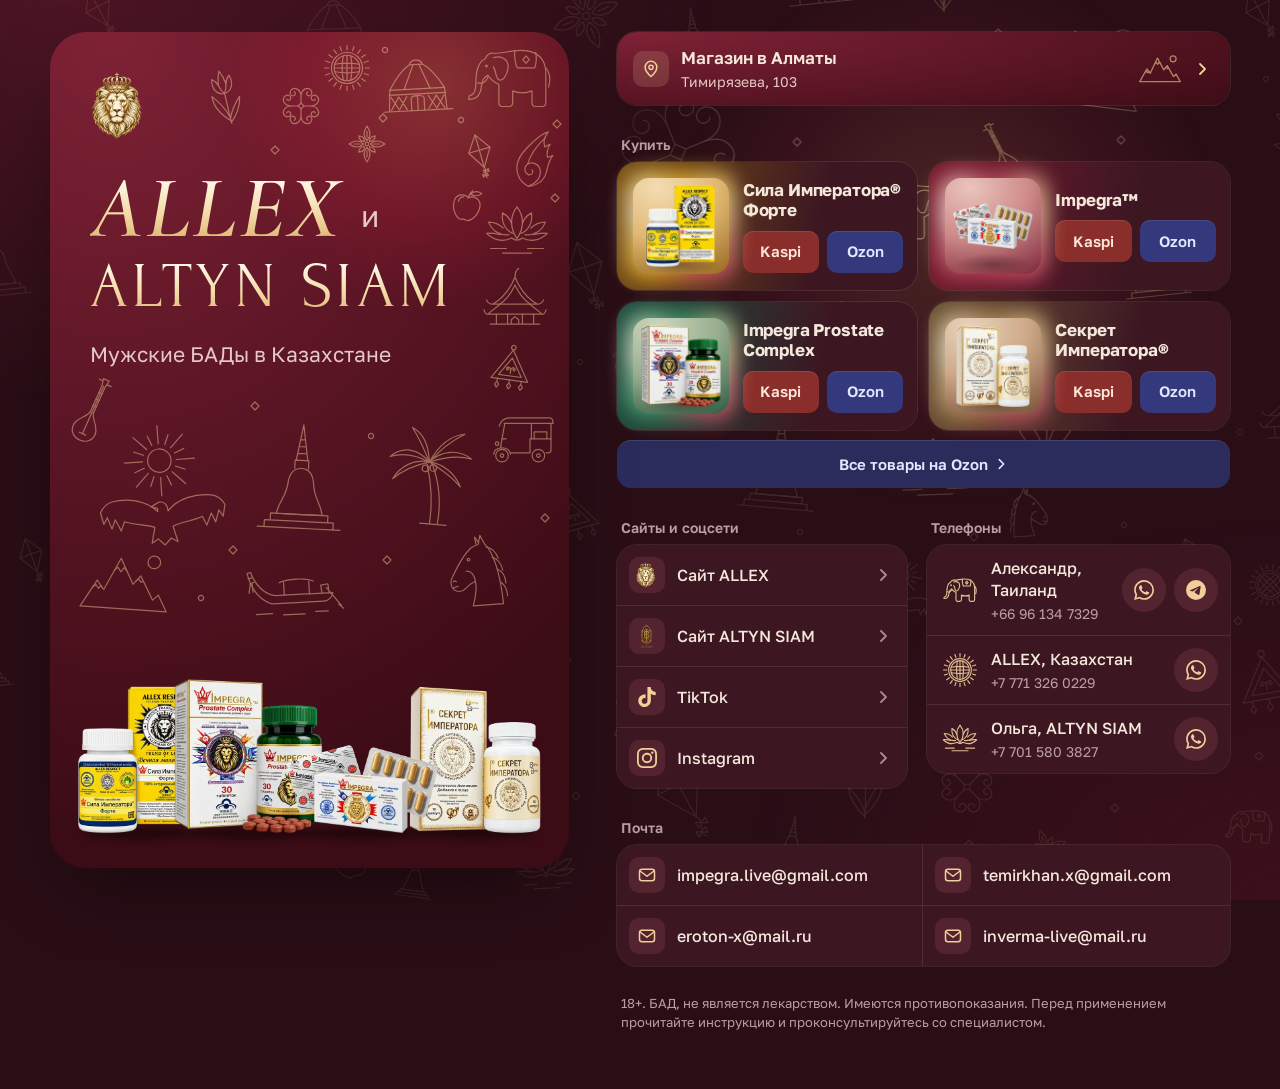
==== commit c719da1b: "Link hub v18: Kaspi and Ozon buttons in their own colours, pack colour in the cards, signs on the co" ====
--- a/go/index.html
+++ b/go/index.html
@@ -19,10 +19,10 @@
 <link rel="icon" type="image/png" href="img/favicon.png">
 <link rel="apple-touch-icon" href="img/apple-touch-icon.png">
 <style>
-@font-face{font-family:"Golos Text";font-weight:400 700;font-style:normal;unicode-range:U+400-4FF;font-display:swap;src:url([data-uri]) format("woff2")}
-@font-face{font-family:"Golos Text";font-weight:400 700;font-style:normal;unicode-range:U+0-3FF,U+2000-22FF;font-display:swap;src:url([data-uri]) format("woff2")}
-@font-face{font-family:"Cormorant Garamond";font-weight:600;font-style:italic;font-display:swap;src:url([data-uri]) format("woff2")}
-@font-face{font-family:"Forum";font-weight:400;font-style:normal;font-display:swap;src:url([data-uri]) format("woff2")}
+@font-face{font-family:"Golos Text";font-weight:400 700;font-style:normal;unicode-range:U+400-4FF;font-display:swap;src:url([data-uri]) format("woff2")}
+@font-face{font-family:"Golos Text";font-weight:400 700;font-style:normal;unicode-range:U+0-3FF,U+2000-22FF;font-display:swap;src:url([data-uri]) format("woff2")}
+@font-face{font-family:"Cormorant Garamond";font-weight:600;font-style:italic;font-display:swap;src:url([data-uri]) format("woff2")}
+@font-face{font-family:"Forum";font-weight:400;font-style:normal;font-display:swap;src:url([data-uri]) format("woff2")}
 /* v17: the checkerboard of two motifs is gone. The ground is a family of twenty hand-drawn gold motifs, ten Kazakh and ten Thai, at different sizes and turns. Each line draws itself in once on load, a tapped or hovered motif nods once, nothing loops. v16: the moving ribbons are gone. The ground is a still ornament of the two countries: Kazakh koshkar muiz and Thai prajam yam. desktop gets its own layout, phone unchanged. v14 night: dark mode in wine, not black or gray. Oxblood page, plum cards, foil gold for what you press */
 :root{--wine:#5a1524;--wine-hi:#7f2236;--wine-lo:#3c0c16;--ivory:#f4e8d8;--paper:#290e16;--card:#3c1722;--tile:#53232f;--ink:#f4e7db;--muted:#bb9fa0;--line:rgba(255,222,200,.10);--gold:#f0cf9a;--press:#2a0d14}
 *{box-sizing:border-box;margin:0;padding:0}
@@ -85,7 +85,7 @@
    A light runs round the card once when it comes into view and again while a button is pressed. */
 @property --a{syntax:"<angle>";inherits:false;initial-value:0deg}
 .prods{display:grid;gap:10px}
-.prod{position:relative;display:flex;align-items:center;gap:14px;padding:14px 12px 14px 14px;border-radius:20px;background:var(--card);box-shadow:0 0 0 1px var(--line)}
+.prod{position:relative;display:flex;align-items:center;gap:14px;padding:14px 12px 14px 14px;border-radius:20px;background:linear-gradient(102deg,var(--w) 0%,var(--card) 66%);box-shadow:0 0 0 1px var(--line)}
 .prod::before{content:"";position:absolute;inset:0;border-radius:inherit;padding:1.5px;pointer-events:none;opacity:0;background:conic-gradient(from var(--a,0deg),transparent 0 58%,color-mix(in srgb,var(--c) 85%,transparent) 78%,#f6dfa8 90%,transparent 100%);-webkit-mask:linear-gradient(#000 0 0) content-box,linear-gradient(#000 0 0);-webkit-mask-composite:xor;mask-composite:exclude}
 .prod.on::before{animation:run 2.4s cubic-bezier(.45,0,.25,1) calc(var(--i)*.14s) both}
 .prod:has(a:active)::before{opacity:1;animation:run 1.1s linear infinite}
@@ -99,16 +99,36 @@
 .pic img{max-width:72px;max-height:74px;width:auto;height:auto;animation:bob 4.6s ease-in-out infinite alternate;animation-delay:calc(var(--i)*-1.1s)}
 @keyframes bob{from{transform:translateY(1px)}to{transform:translateY(-3px)}}
 .info{flex:1;min-width:0}
-.prod b{display:block;font-size:16px;line-height:1.25;font-weight:600}
+.prod b{display:block;font-size:17px;line-height:1.2;font-weight:700;letter-spacing:-.01em}
+/* v18: the pack comes up once when its card is seen and leans forward under the pointer or a press */
+.pic picture{display:block;transition:transform .6s cubic-bezier(.2,.8,.2,1),opacity .5s;transition-delay:calc(var(--i)*.07s)}
+.js .prod:not(.on) .pic picture{transform:translateY(10px) scale(.92)}
+.prod:has(a:active) .pic picture{transform:scale(1.07);transition-delay:0s}
 .buy{display:flex;gap:8px;margin-top:10px}
-.buy a{flex:1;display:grid;place-items:center;height:40px;border-radius:10px;background:var(--tile);color:var(--gold);font-size:15px;font-weight:600;transition:background-color .15s,color .15s,transform .1s,box-shadow .2s}
-.buy a:active{background:var(--gold);color:var(--press);transform:scale(.97);box-shadow:0 0 0 1px color-mix(in srgb,var(--c) 70%,#f6dfa8),0 4px 18px color-mix(in srgb,var(--c) 55%,transparent)}
-@media(hover:hover){.buy a:hover{background:var(--gold);color:var(--press)}.prod:hover::before{opacity:1;animation:run 1.6s linear infinite}.prod:hover .pic::before{opacity:1}}
-.all{display:flex;align-items:center;justify-content:center;gap:6px;min-height:48px;margin-top:4px;font-size:15px;font-weight:500;color:var(--gold)}
-.all .go{width:14px;height:14px;stroke:var(--gold)}
+/* v18: each marketplace button wears its own colour, sunk into the wine: Kaspi red, Ozon blue */
+.buy a{flex:1;display:grid;place-items:center;height:42px;border-radius:10px;background:var(--b);color:var(--bi);font-size:15px;font-weight:600;box-shadow:inset 0 1px 0 rgba(255,255,255,.10);transition:background-color .15s,color .15s,transform .1s}
+.ka{--b:#8a2e2b;--bi:#ffe4d9;--bh:#f4573f}
+.oz{--b:#33397c;--bi:#e0e9ff;--bh:#2f6bff}
+.all.oz{--b:#2b2c5c}
+.buy a:active{background:var(--bh);color:#fff;transform:scale(.97)}
+@media(hover:hover){.buy a:hover{background:var(--bh);color:#fff}.prod:hover::before{opacity:1;animation:run 1.6s linear infinite}.prod:hover .pic::before{opacity:1}.prod.on:hover .pic picture{transform:translateY(-3px) scale(1.05);transition-delay:0s}}
+.all{display:flex;align-items:center;justify-content:center;gap:6px;min-height:48px;margin-top:10px;border-radius:14px;background:var(--b);color:var(--bi);font-size:15px;font-weight:600;box-shadow:inset 0 1px 0 rgba(255,255,255,.10);transition:background-color .15s,color .15s,transform .1s}
+.all .go{width:14px;height:14px;stroke:currentColor}
+.all:active{background:var(--bh);color:#fff;transform:scale(.985)}
+@media(hover:hover){.all:hover{background:var(--bh);color:#fff}}
+/* v18: the shop row stands on the wine of the header, the three people each carry a sign of their country */
+.s-shop{background:radial-gradient(130% 160% at 0% 0%,var(--wine-hi) 0%,var(--wine) 58%,var(--wine-lo) 100%)}
+.s-shop .t{font-size:17px;font-weight:600}
+.s-shop small{color:#e6c9c4}
+.s-shop .ico{background:rgba(240,207,154,.16)}
+.s-shop .go{stroke:var(--gold)}
+.sign{flex:none;width:38px;height:38px;fill:none;stroke:var(--gold);stroke-width:3.1;stroke-linecap:round;stroke-linejoin:round;overflow:visible;opacity:.9}
+.s-shop .sign{width:44px;height:44px;opacity:.6}
+@media(hover:hover){.s-shop .row:hover{background:rgba(255,222,200,.07)}}
 
 .person{display:flex;align-items:center;padding-right:12px;gap:8px}
-.person>.row{flex:1;min-width:0;padding-left:16px}
+.person>.row{flex:1;min-width:0;padding-left:14px}
+.person small{white-space:nowrap}
 .btn{flex:none;display:grid;place-items:center;width:44px;height:44px;border-radius:50%;background:var(--tile);transition:background-color .15s,transform .1s}
 .btn svg{width:20px;height:20px;fill:var(--gold);transition:fill .15s}
 .btn:active{background:var(--gold);transform:scale(.94)}
@@ -121,7 +141,7 @@
 
 @keyframes stand{from{opacity:0;transform:translateY(14px)}to{opacity:1;transform:none}}
 .family{animation:stand .7s cubic-bezier(.2,.7,.2,1) .05s both}
-@media(prefers-reduced-motion:reduce){.family,.bg::before,.og g,.hit>use,.pic img,.pic::before,.prod::before,.prod.on::before{animation:none}.buy a,.btn,.btn svg{transition:none}}
+@media(prefers-reduced-motion:reduce){.family,.bg::before,.og g,.hit>use,.pic img,.pic::before,.prod::before,.prod.on::before{animation:none}.buy a,.all,.btn,.btn svg,.pic picture{transition:none}}
 @media(min-width:520px){.page{padding-top:24px}.hero{border-radius:32px}}
 
 /* desktop: the page becomes a counter. The wine stage stays in view on the left, the shelf and contacts scroll on the right.
@@ -196,18 +216,18 @@
 </header>
 <main>
 <ul class="group s-shop">
- <li><a class="row" href="https://www.google.com/maps/search/?api=1&amp;query=%D0%A2%D0%B8%D0%BC%D0%B8%D1%80%D1%8F%D0%B7%D0%B5%D0%B2%D0%B0+103+%D0%90%D0%BB%D0%BC%D0%B0%D1%82%D1%8B"><span class="ico"><svg class="line" aria-hidden="true"><use href="#i-pin"/></svg></span><span class="t">Магазин в Алматы<small>Тимирязева, 103</small></span><svg class="go" aria-hidden="true"><use href="#i-go"/></svg></a></li>
+ <li><a class="row" href="https://www.google.com/maps/search/?api=1&amp;query=%D0%A2%D0%B8%D0%BC%D0%B8%D1%80%D1%8F%D0%B7%D0%B5%D0%B2%D0%B0+103+%D0%90%D0%BB%D0%BC%D0%B0%D1%82%D1%8B"><span class="ico"><svg class="line" aria-hidden="true"><use href="#i-pin"/></svg></span><span class="t">Магазин в Алматы<small>Тимирязева, 103</small></span><svg class="sign" viewBox="-52 -52 104 104" aria-hidden="true"><use href="#al"/></svg><svg class="go" aria-hidden="true"><use href="#i-go"/></svg></a></li>
 </ul>
 
 <section class="s-buy">
 <h2>Купить</h2>
 <ul class="prods">
- <li class="prod" style="--c:#e8b322;--i:0"><div class="pic"><picture><source srcset="img/p-forte.avif" type="image/avif"><img src="img/p-forte.webp" alt="" loading="lazy"></picture></div><div class="info"><b>Сила Императора® Форте</b><div class="buy"><a href="https://kaspi.kz/shop/p/zhengzhou-linnuo-pharmaceutical-group-co-ltd-sila-imperatora-forte-kapsuly-10-sht-118385979/?c=750000000&amp;m=30371056&amp;ms=true" aria-label="Сила Императора® Форте на Kaspi">Kaspi</a><a href="https://ozon.kz/product/sila-imperatora-forte-bad-dlya-muzhchin-10-kapsul-po-500-mg-4144502787/" aria-label="Сила Императора® Форте на Ozon">Ozon</a></div></div></li>
- <li class="prod" style="--c:#b8405a;--i:1"><div class="pic"><picture><source srcset="img/p-impegra.avif" type="image/avif"><img src="img/p-impegra.webp" alt="" loading="lazy"></picture></div><div class="info"><b>Impegra™</b><div class="buy"><a href="https://kaspi.kz/shop/p/zhengzhou-linnuo-pharmaceutical-group-co-ltd-impegra-impegra-dlja-potentsii-i-muzhskogo-zdorov-ja-kapsuly-10-sht-135510775/?c=750000000&amp;m=30371056&amp;ms=true" aria-label="Impegra™ на Kaspi">Kaspi</a><a href="https://ozon.kz/product/impegra-impegra-bad-dlya-muzhchin-10-kapsul-po-500-mg-4160721130/" aria-label="Impegra™ на Ozon">Ozon</a></div></div></li>
- <li class="prod" style="--c:#2f9a68;--i:2"><div class="pic"><picture><source srcset="img/p-prostate.avif" type="image/avif"><img src="img/p-prostate.webp" alt="" loading="lazy"></picture></div><div class="info"><b>Impegra Prostate Complex</b><div class="buy"><a href="https://kaspi.kz/shop/p/zhengzhou-linnuo-pharmaceutical-group-co-ltd-impegra-prostate-complex-kapsuly-30-sht-135510736/?c=750000000&amp;m=30371056&amp;ms=true" aria-label="Impegra Prostate Complex на Kaspi">Kaspi</a><a href="https://ozon.kz/product/impegra-prostata-kompleks-impegra-prostate-complex-bad-30-tabletok-po-600-mg-4160721282/" aria-label="Impegra Prostate Complex на Ozon">Ozon</a></div></div></li>
- <li class="prod" style="--c:#b48a55;--i:3"><div class="pic"><picture><source srcset="img/p-secret.avif" type="image/avif"><img src="img/p-secret.webp" alt="" loading="lazy"></picture></div><div class="info"><b>Секрет Императора®</b><div class="buy"><a href="https://kaspi.kz/shop/p/beijing-beiwei-pharmaceutical-co-ltd-sekret-imperatora-kapsuly-10-sht-135716556/?c=750000000&amp;m=30371056&amp;ms=true" aria-label="Секрет Императора® на Kaspi">Kaspi</a><a href="https://ozon.kz/product/sekret-imperatora-bad-dlya-muzhchin-10-kapsul-po-350-mg-4313620069/" aria-label="Секрет Императора® на Ozon">Ozon</a></div></div></li>
-</ul>
-<a class="all" href="https://ozon.kz/seller/altyn-siam/">Все товары на Ozon<svg class="go" aria-hidden="true"><use href="#i-go"/></svg></a>
+ <li class="prod" style="--c:#e8b322;--w:#7a5212;--i:0"><div class="pic"><picture><source srcset="img/p-forte.avif" type="image/avif"><img src="img/p-forte.webp" alt="" loading="lazy"></picture></div><div class="info"><b>Сила Императора® Форте</b><div class="buy"><a class="ka" href="https://kaspi.kz/shop/p/zhengzhou-linnuo-pharmaceutical-group-co-ltd-sila-imperatora-forte-kapsuly-10-sht-118385979/?c=750000000&amp;m=30371056&amp;ms=true" aria-label="Сила Императора® Форте на Kaspi">Kaspi</a><a class="oz" href="https://ozon.kz/product/sila-imperatora-forte-bad-dlya-muzhchin-10-kapsul-po-500-mg-4144502787/" aria-label="Сила Императора® Форте на Ozon">Ozon</a></div></div></li>
+ <li class="prod" style="--c:#b8405a;--w:#7a1a30;--i:1"><div class="pic"><picture><source srcset="img/p-impegra.avif" type="image/avif"><img src="img/p-impegra.webp" alt="" loading="lazy"></picture></div><div class="info"><b>Impegra™</b><div class="buy"><a class="ka" href="https://kaspi.kz/shop/p/zhengzhou-linnuo-pharmaceutical-group-co-ltd-impegra-impegra-dlja-potentsii-i-muzhskogo-zdorov-ja-kapsuly-10-sht-135510775/?c=750000000&amp;m=30371056&amp;ms=true" aria-label="Impegra™ на Kaspi">Kaspi</a><a class="oz" href="https://ozon.kz/product/impegra-impegra-bad-dlya-muzhchin-10-kapsul-po-500-mg-4160721130/" aria-label="Impegra™ на Ozon">Ozon</a></div></div></li>
+ <li class="prod" style="--c:#2f9a68;--w:#1c5240;--i:2"><div class="pic"><picture><source srcset="img/p-prostate.avif" type="image/avif"><img src="img/p-prostate.webp" alt="" loading="lazy"></picture></div><div class="info"><b>Impegra Prostate Complex</b><div class="buy"><a class="ka" href="https://kaspi.kz/shop/p/zhengzhou-linnuo-pharmaceutical-group-co-ltd-impegra-prostate-complex-kapsuly-30-sht-135510736/?c=750000000&amp;m=30371056&amp;ms=true" aria-label="Impegra Prostate Complex на Kaspi">Kaspi</a><a class="oz" href="https://ozon.kz/product/impegra-prostata-kompleks-impegra-prostate-complex-bad-30-tabletok-po-600-mg-4160721282/" aria-label="Impegra Prostate Complex на Ozon">Ozon</a></div></div></li>
+ <li class="prod" style="--c:#b48a55;--w:#6e5636;--i:3"><div class="pic"><picture><source srcset="img/p-secret.avif" type="image/avif"><img src="img/p-secret.webp" alt="" loading="lazy"></picture></div><div class="info"><b>Секрет Императора®</b><div class="buy"><a class="ka" href="https://kaspi.kz/shop/p/beijing-beiwei-pharmaceutical-co-ltd-sekret-imperatora-kapsuly-10-sht-135716556/?c=750000000&amp;m=30371056&amp;ms=true" aria-label="Секрет Императора® на Kaspi">Kaspi</a><a class="oz" href="https://ozon.kz/product/sekret-imperatora-bad-dlya-muzhchin-10-kapsul-po-350-mg-4313620069/" aria-label="Секрет Императора® на Ozon">Ozon</a></div></div></li>
+</ul>
+<a class="all oz" href="https://ozon.kz/seller/altyn-siam/">Все товары на Ozon<svg class="go" aria-hidden="true"><use href="#i-go"/></svg></a>
 </section>
 
 <section class="s-sites">
@@ -223,12 +243,12 @@
 <section class="s-tel">
 <h2>Телефоны</h2>
 <ul class="group">
- <li class="person"><a class="row" href="tel:+66961347329" aria-label="Позвонить Александру, Таиланд"><span class="t">Александр, Таиланд<small>+66 96 134 7329</small></span></a>
+ <li class="person"><a class="row" href="tel:+66961347329" aria-label="Позвонить Александру, Таиланд"><svg class="sign" viewBox="-52 -52 104 104" aria-hidden="true"><use href="#el"/></svg><span class="t">Александр, Таиланд<small>+66 96 134 7329</small></span></a>
   <a class="btn" href="https://wa.me/66961347329" aria-label="WhatsApp, Александр"><svg aria-hidden="true" viewBox="0 0 24 24"><use href="#i-whatsapp"/></svg></a>
   <a class="btn" href="https://t.me/sandersax" aria-label="Telegram, Александр"><svg aria-hidden="true" viewBox="0 0 24 24"><use href="#i-telegram"/></svg></a></li>
- <li class="person"><a class="row" href="tel:+77713260229" aria-label="Позвонить ALLEX, Казахстан"><span class="t">ALLEX, Казахстан<small>+7 771 326 0229</small></span></a>
+ <li class="person"><a class="row" href="tel:+77713260229" aria-label="Позвонить ALLEX, Казахстан"><svg class="sign" viewBox="-52 -52 104 104" aria-hidden="true"><use href="#sh"/></svg><span class="t">ALLEX, Казахстан<small>+7 771 326 0229</small></span></a>
   <a class="btn" href="https://wa.me/77713260229" aria-label="WhatsApp, ALLEX"><svg aria-hidden="true" viewBox="0 0 24 24"><use href="#i-whatsapp"/></svg></a></li>
- <li class="person"><a class="row" href="tel:+77015803827" aria-label="Позвонить Ольге, ALTYN SIAM"><span class="t">Ольга, ALTYN SIAM<small>+7 701 580 3827</small></span></a>
+ <li class="person"><a class="row" href="tel:+77015803827" aria-label="Позвонить Ольге, ALTYN SIAM"><svg class="sign" viewBox="-52 -52 104 104" aria-hidden="true"><use href="#lo"/></svg><span class="t">Ольга, ALTYN SIAM<small>+7 701 580 3827</small></span></a>
   <a class="btn" href="https://wa.me/77015803827" aria-label="WhatsApp, Ольга"><svg aria-hidden="true" viewBox="0 0 24 24"><use href="#i-whatsapp"/></svg></a></li>
 </ul>
 </section>
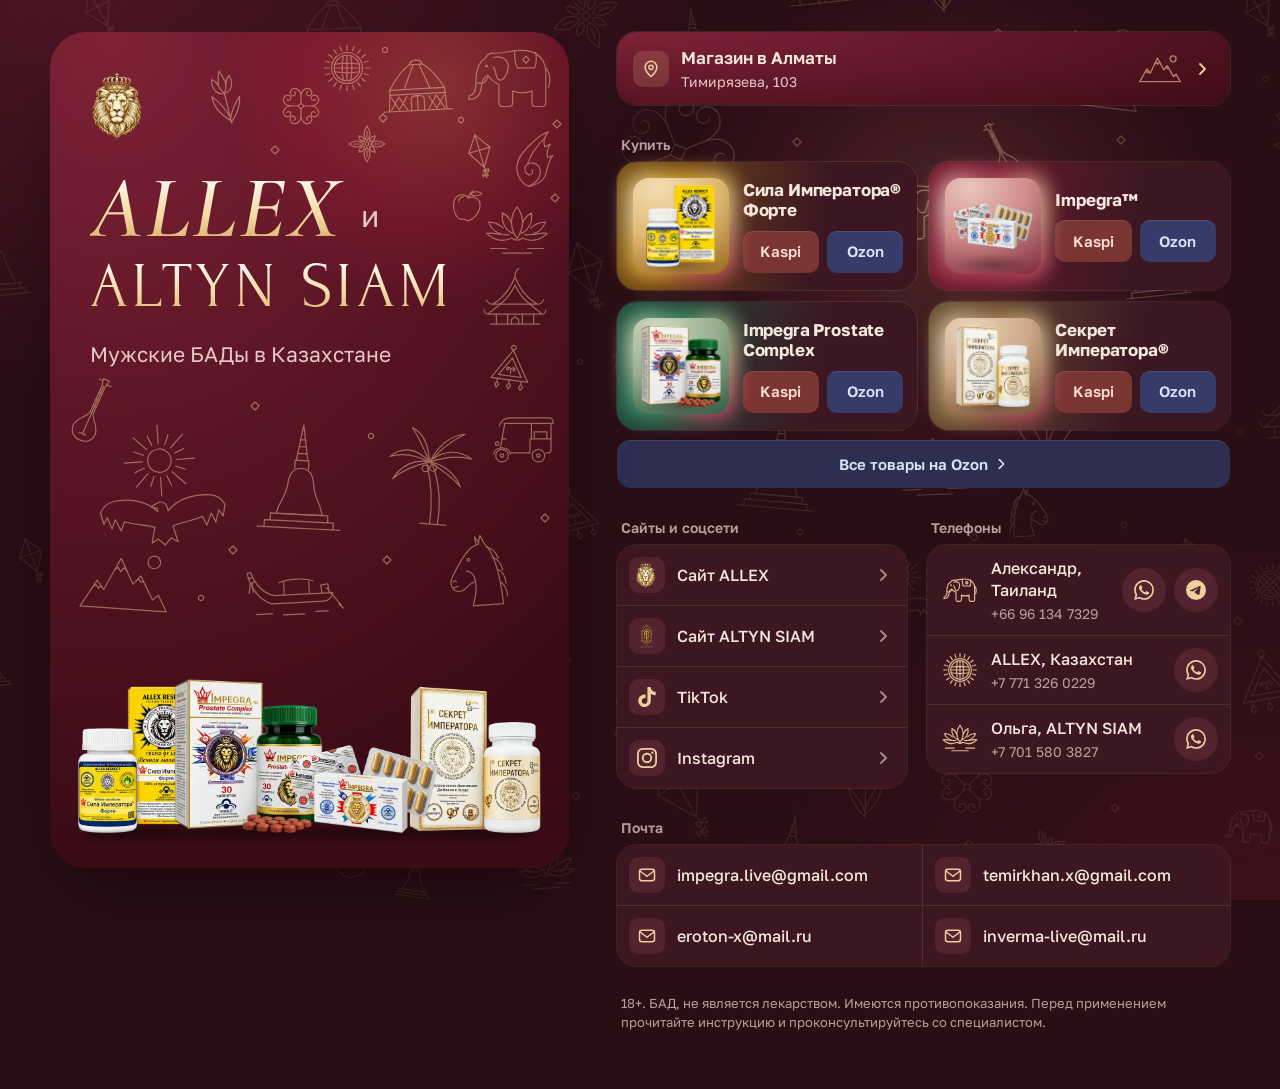
==== commit ecb2aa81: "Link hub v18: marketplace button colours toned down" ====
--- a/go/index.html
+++ b/go/index.html
@@ -19,10 +19,10 @@
 <link rel="icon" type="image/png" href="img/favicon.png">
 <link rel="apple-touch-icon" href="img/apple-touch-icon.png">
 <style>
-@font-face{font-family:"Golos Text";font-weight:400 700;font-style:normal;unicode-range:U+400-4FF;font-display:swap;src:url([data-uri]) format("woff2")}
-@font-face{font-family:"Golos Text";font-weight:400 700;font-style:normal;unicode-range:U+0-3FF,U+2000-22FF;font-display:swap;src:url([data-uri]) format("woff2")}
-@font-face{font-family:"Cormorant Garamond";font-weight:600;font-style:italic;font-display:swap;src:url([data-uri]) format("woff2")}
-@font-face{font-family:"Forum";font-weight:400;font-style:normal;font-display:swap;src:url([data-uri]) format("woff2")}
+@font-face{font-family:"Golos Text";font-weight:400 700;font-style:normal;unicode-range:U+400-4FF;font-display:swap;src:url([data-uri]) format("woff2")}
+@font-face{font-family:"Golos Text";font-weight:400 700;font-style:normal;unicode-range:U+0-3FF,U+2000-22FF;font-display:swap;src:url([data-uri]) format("woff2")}
+@font-face{font-family:"Cormorant Garamond";font-weight:600;font-style:italic;font-display:swap;src:url([data-uri]) format("woff2")}
+@font-face{font-family:"Forum";font-weight:400;font-style:normal;font-display:swap;src:url([data-uri]) format("woff2")}
 /* v17: the checkerboard of two motifs is gone. The ground is a family of twenty hand-drawn gold motifs, ten Kazakh and ten Thai, at different sizes and turns. Each line draws itself in once on load, a tapped or hovered motif nods once, nothing loops. v16: the moving ribbons are gone. The ground is a still ornament of the two countries: Kazakh koshkar muiz and Thai prajam yam. desktop gets its own layout, phone unchanged. v14 night: dark mode in wine, not black or gray. Oxblood page, plum cards, foil gold for what you press */
 :root{--wine:#5a1524;--wine-hi:#7f2236;--wine-lo:#3c0c16;--ivory:#f4e8d8;--paper:#290e16;--card:#3c1722;--tile:#53232f;--ink:#f4e7db;--muted:#bb9fa0;--line:rgba(255,222,200,.10);--gold:#f0cf9a;--press:#2a0d14}
 *{box-sizing:border-box;margin:0;padding:0}
@@ -107,9 +107,9 @@
 .buy{display:flex;gap:8px;margin-top:10px}
 /* v18: each marketplace button wears its own colour, sunk into the wine: Kaspi red, Ozon blue */
 .buy a{flex:1;display:grid;place-items:center;height:42px;border-radius:10px;background:var(--b);color:var(--bi);font-size:15px;font-weight:600;box-shadow:inset 0 1px 0 rgba(255,255,255,.10);transition:background-color .15s,color .15s,transform .1s}
-.ka{--b:#8a2e2b;--bi:#ffe4d9;--bh:#f4573f}
-.oz{--b:#33397c;--bi:#e0e9ff;--bh:#2f6bff}
-.all.oz{--b:#2b2c5c}
+.ka{--b:#7a3431;--bi:#f8dcd2;--bh:#d9503c}
+.oz{--b:#373b6a;--bi:#dbe3f8;--bh:#3a66d6}
+.all.oz{--b:#2e2e52}
 .buy a:active{background:var(--bh);color:#fff;transform:scale(.97)}
 @media(hover:hover){.buy a:hover{background:var(--bh);color:#fff}.prod:hover::before{opacity:1;animation:run 1.6s linear infinite}.prod:hover .pic::before{opacity:1}.prod.on:hover .pic picture{transform:translateY(-3px) scale(1.05);transition-delay:0s}}
 .all{display:flex;align-items:center;justify-content:center;gap:6px;min-height:48px;margin-top:10px;border-radius:14px;background:var(--b);color:var(--bi);font-size:15px;font-weight:600;box-shadow:inset 0 1px 0 rgba(255,255,255,.10);transition:background-color .15s,color .15s,transform .1s}
